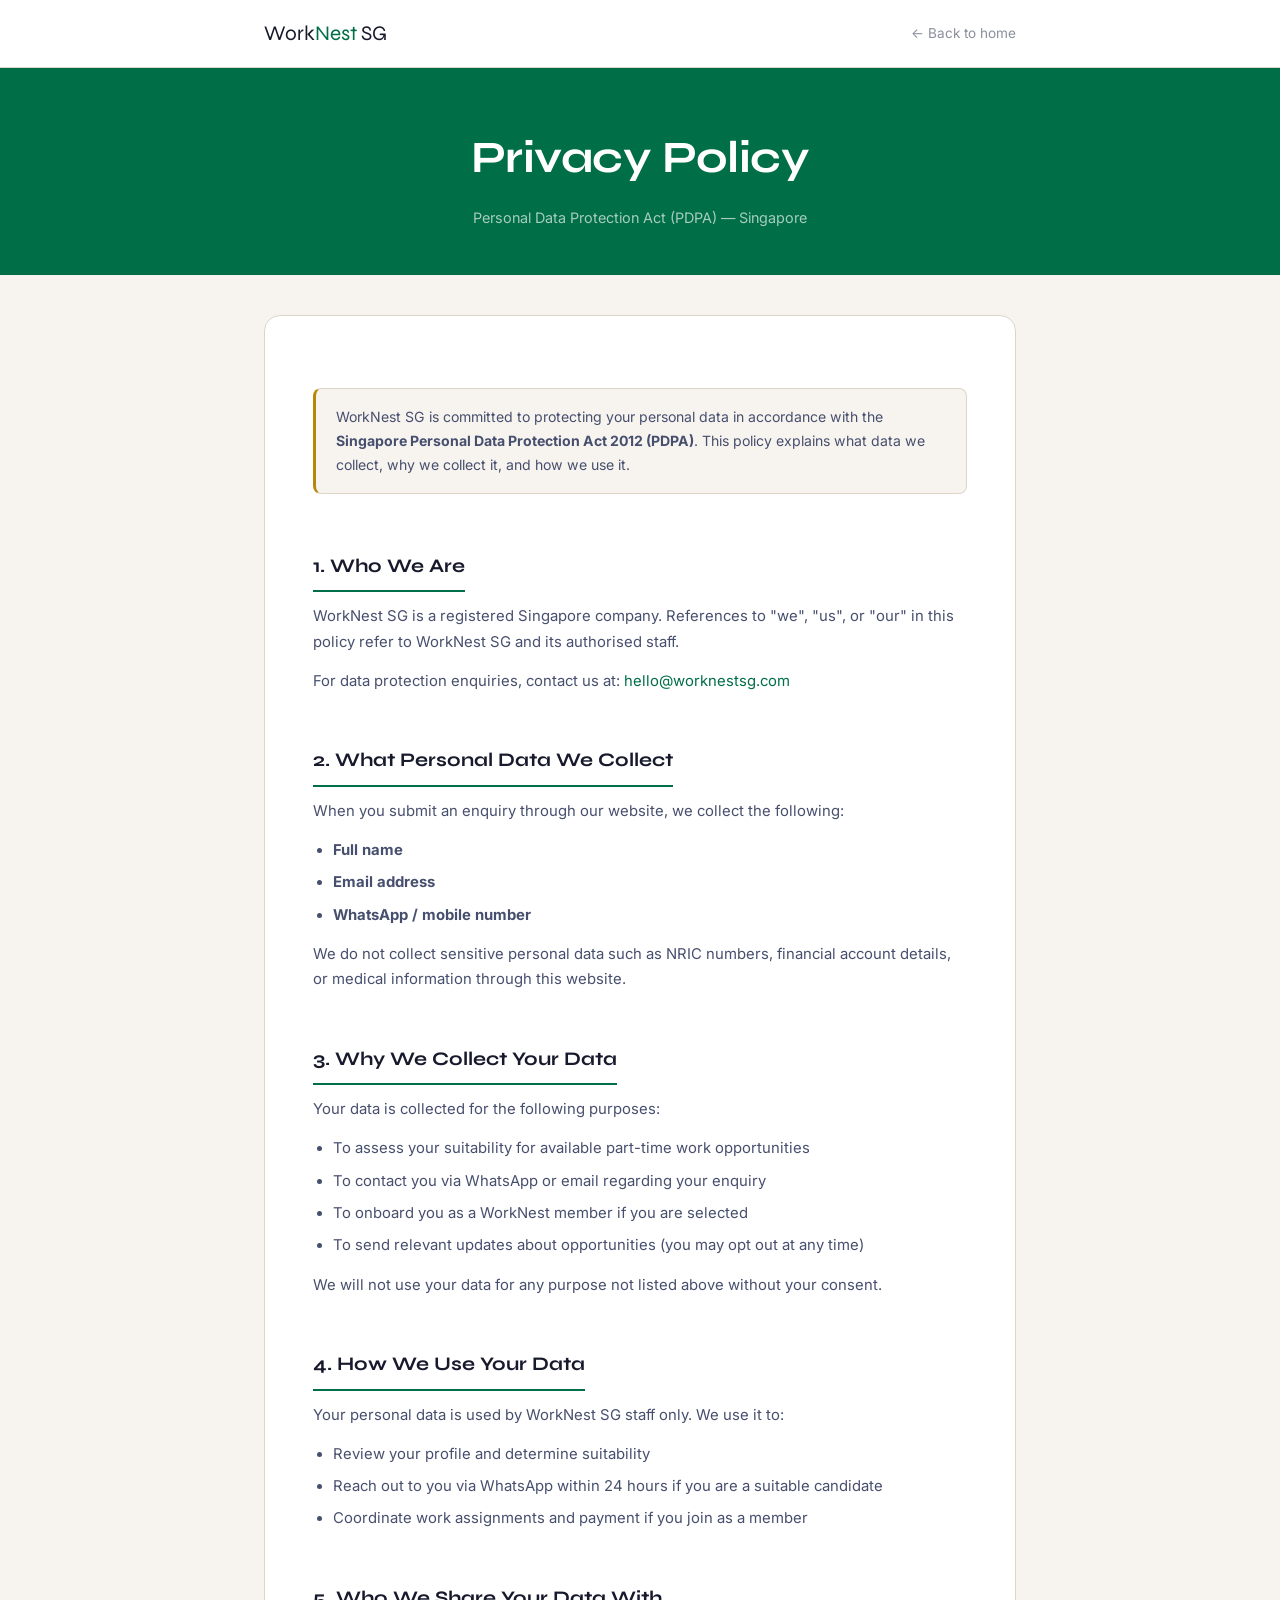
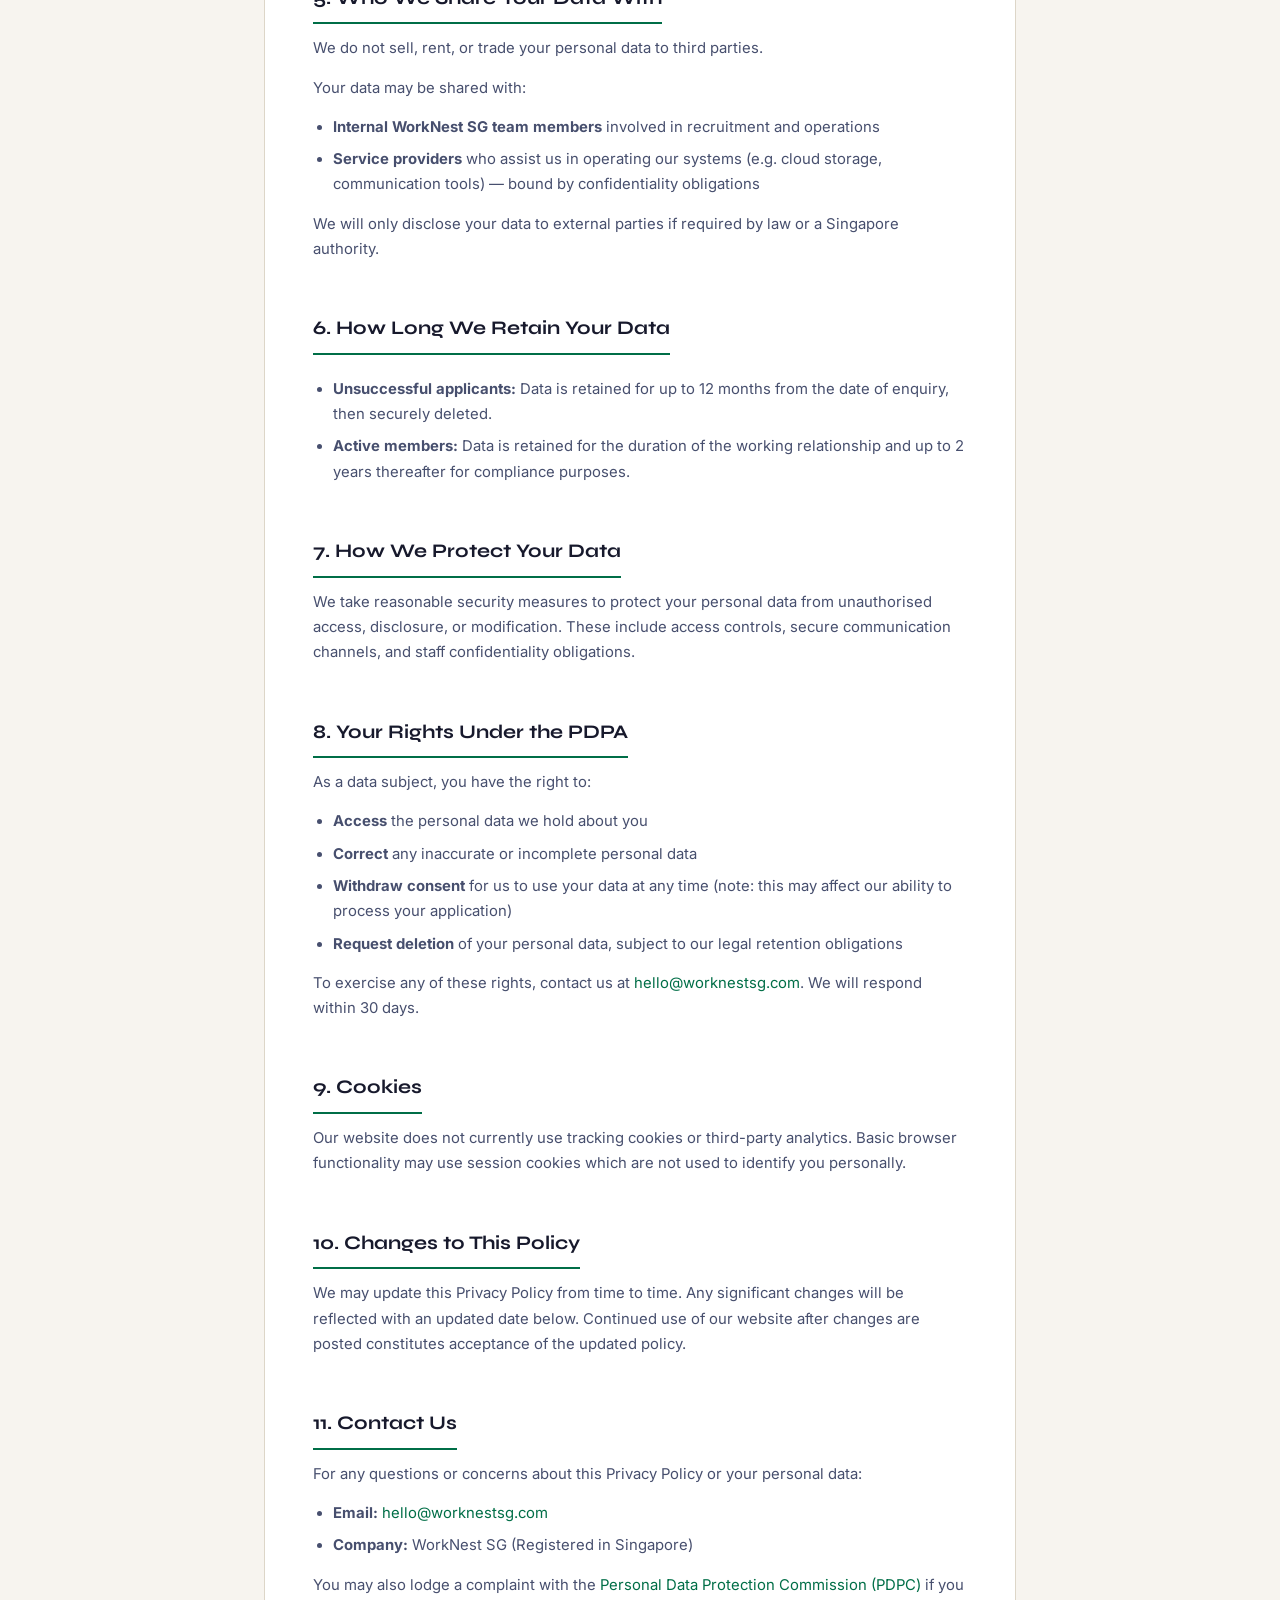
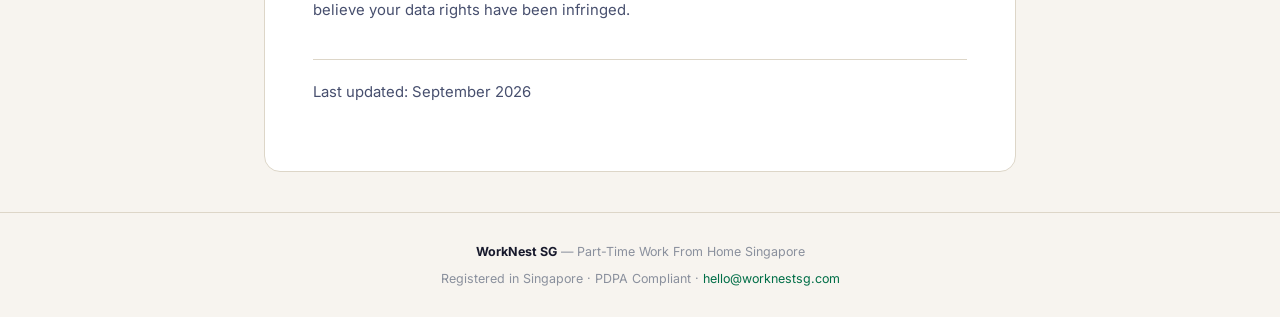
==== privacy-policy/index.html @ fc3c791b "Move the privacy policy to /privacy-policy/. Co-authored-by: Cursor <cursoragent@cursor.com>" ====
<!DOCTYPE html>
<html lang="en">
<head>
  <meta charset="UTF-8" />
  <meta name="viewport" content="width=device-width, initial-scale=1.0" />
  <title>Privacy Policy (PDPA) | WorkNest SG</title>
  <meta name="description" content="WorkNest SG's Privacy Policy — how we collect, use, and protect your personal data in accordance with Singapore's Personal Data Protection Act (PDPA)." />
  <meta name="robots" content="noindex" />

  <link rel="preconnect" href="https://fonts.googleapis.com" />
  <link rel="preconnect" href="https://fonts.gstatic.com" crossorigin />
  <link href="https://fonts.googleapis.com/css2?family=Inter:wght@300;400;500;600;700;800&family=Syne:wght@700;800&display=swap" rel="stylesheet" />

  <link rel="stylesheet" href="../css/style.css" />
  <link rel="icon" href="../favicon.ico?v=wn" sizes="any" />
  <link rel="icon" type="image/png" href="../favicon.png?v=wn" sizes="32x32" />
  <link rel="apple-touch-icon" href="../apple-touch-icon.png?v=wn" />
</head>
<body class="pdpa">

<nav>
  <div class="container nav-inner">
    <a href="../" class="logo">Work<span>Nest</span> SG</a>
    <a href="../" class="back-link">← Back to home</a>
  </div>
</nav>

<div class="page-header">
  <div class="container">
    <h1>Privacy Policy</h1>
    <p>Personal Data Protection Act (PDPA) — Singapore</p>
  </div>
</div>

<div class="container">
  <div class="content">

    <div class="highlight-box">
      <p>WorkNest SG is committed to protecting your personal data in accordance with the <strong>Singapore Personal Data Protection Act 2012 (PDPA)</strong>. This policy explains what data we collect, why we collect it, and how we use it.</p>
    </div>

    <h2>1. Who We Are</h2>
    <p>WorkNest SG is a registered Singapore company. References to "we", "us", or "our" in this policy refer to WorkNest SG and its authorised staff.</p>
    <p>For data protection enquiries, contact us at: <a href="mailto:hello@worknestsg.com">hello@worknestsg.com</a></p>

    <h2>2. What Personal Data We Collect</h2>
    <p>When you submit an enquiry through our website, we collect the following:</p>
    <ul>
      <li><strong>Full name</strong></li>
      <li><strong>Email address</strong></li>
      <li><strong>WhatsApp / mobile number</strong></li>
    </ul>
    <p>We do not collect sensitive personal data such as NRIC numbers, financial account details, or medical information through this website.</p>

    <h2>3. Why We Collect Your Data</h2>
    <p>Your data is collected for the following purposes:</p>
    <ul>
      <li>To assess your suitability for available part-time work opportunities</li>
      <li>To contact you via WhatsApp or email regarding your enquiry</li>
      <li>To onboard you as a WorkNest member if you are selected</li>
      <li>To send relevant updates about opportunities (you may opt out at any time)</li>
    </ul>
    <p>We will not use your data for any purpose not listed above without your consent.</p>

    <h2>4. How We Use Your Data</h2>
    <p>Your personal data is used by WorkNest SG staff only. We use it to:</p>
    <ul>
      <li>Review your profile and determine suitability</li>
      <li>Reach out to you via WhatsApp within 24 hours if you are a suitable candidate</li>
      <li>Coordinate work assignments and payment if you join as a member</li>
    </ul>

    <h2>5. Who We Share Your Data With</h2>
    <p>We do not sell, rent, or trade your personal data to third parties.</p>
    <p>Your data may be shared with:</p>
    <ul>
      <li><strong>Internal WorkNest SG team members</strong> involved in recruitment and operations</li>
      <li><strong>Service providers</strong> who assist us in operating our systems (e.g. cloud storage, communication tools) — bound by confidentiality obligations</li>
    </ul>
    <p>We will only disclose your data to external parties if required by law or a Singapore authority.</p>

    <h2>6. How Long We Retain Your Data</h2>
    <ul>
      <li><strong>Unsuccessful applicants:</strong> Data is retained for up to 12 months from the date of enquiry, then securely deleted.</li>
      <li><strong>Active members:</strong> Data is retained for the duration of the working relationship and up to 2 years thereafter for compliance purposes.</li>
    </ul>

    <h2>7. How We Protect Your Data</h2>
    <p>We take reasonable security measures to protect your personal data from unauthorised access, disclosure, or modification. These include access controls, secure communication channels, and staff confidentiality obligations.</p>

    <h2>8. Your Rights Under the PDPA</h2>
    <p>As a data subject, you have the right to:</p>
    <ul>
      <li><strong>Access</strong> the personal data we hold about you</li>
      <li><strong>Correct</strong> any inaccurate or incomplete personal data</li>
      <li><strong>Withdraw consent</strong> for us to use your data at any time (note: this may affect our ability to process your application)</li>
      <li><strong>Request deletion</strong> of your personal data, subject to our legal retention obligations</li>
    </ul>
    <p>To exercise any of these rights, contact us at <a href="mailto:hello@worknestsg.com">hello@worknestsg.com</a>. We will respond within 30 days.</p>

    <h2>9. Cookies</h2>
    <p>Our website does not currently use tracking cookies or third-party analytics. Basic browser functionality may use session cookies which are not used to identify you personally.</p>

    <h2>10. Changes to This Policy</h2>
    <p>We may update this Privacy Policy from time to time. Any significant changes will be reflected with an updated date below. Continued use of our website after changes are posted constitutes acceptance of the updated policy.</p>

    <h2>11. Contact Us</h2>
    <p>For any questions or concerns about this Privacy Policy or your personal data:</p>
    <ul>
      <li><strong>Email:</strong> <a href="mailto:hello@worknestsg.com">hello@worknestsg.com</a></li>
      <li><strong>Company:</strong> WorkNest SG (Registered in Singapore)</li>
    </ul>
    <p>You may also lodge a complaint with the <a href="https://www.pdpc.gov.sg" target="_blank" rel="noopener">Personal Data Protection Commission (PDPC)</a> if you believe your data rights have been infringed.</p>

    <p class="last-updated">Last updated: September 2026</p>
  </div>
</div>

<footer>
  <div class="container">
    <p style="margin-bottom:5px"><strong>WorkNest SG</strong> — Part-Time Work From Home Singapore</p>
    <p>Registered in Singapore · PDPA Compliant · <a href="mailto:hello@worknestsg.com">hello@worknestsg.com</a></p>
  </div>
</footer>

</body>
</html>
---- css/style.css ----
/* Home */
*, *::before, *::after { box-sizing: border-box; margin: 0; padding: 0; }

    body.home {
      --forest:    #1B4332;
      --forest-d:  #133227;
      --forest-m:  #2D6A4F;
      --forest-lt: #D8EDDF;
      --cream:     #F8FAF8;
      --off:       #F2F7F3;
      --white:     #FFFFFF;
      --ink:       #111827;
      --ink2:      #4B5563;
      --muted:     #9CA3AF;
      --border:    #E5E7EB;
      --gold:      #C4943A;
      --gold-lt:   #FEF9EC;
      --wa:        #25D366;
      --wa-d:      #1DAA54;
      --serif:     'DM Serif Display', Georgia, serif;
      --display:   'Syne', sans-serif;
      --body:      'Inter', sans-serif;
    }

    html { scroll-behavior: smooth; }
    body.home {
      font-family: var(--body);
      background: var(--white);
      color: var(--ink);
      line-height: 1.6;
      overflow-x: hidden;
    }
    body.home a { color: inherit; text-decoration: none; }
    body.home img { display: block; max-width: 100%; }

    /* ── Container ── */
    body.home .c { width: 100%; max-width: 1140px; margin-inline: auto; padding-inline: 20px; }
    @media (min-width: 640px)  { body.home .c { padding-inline: 28px; } }
    @media (min-width: 1024px) { body.home .c { padding-inline: 40px; } }

    /* ── Section spacing ── */
    body.home .sec { padding-block: 64px; }
    @media (min-width: 768px) { body.home .sec { padding-block: 96px; } }
    @media (min-width: 1024px) { body.home .sec { padding-block: 112px; } }

    /* ── Reveal ── */
    body.home .rev { opacity: 0; transform: translateY(20px); transition: opacity 0.65s cubic-bezier(0.16,1,0.3,1), transform 0.65s cubic-bezier(0.16,1,0.3,1); }
    body.home .rev.in { opacity: 1; transform: none; }
    body.home .d1 { transition-delay: 0.07s; } body.home .d2 { transition-delay: 0.14s; }
    body.home .d3 { transition-delay: 0.21s; } body.home .d4 { transition-delay: 0.28s; }

    /* ── Section tag ── */
    body.home .stag {
      display: inline-block;
      font-size: 0.72rem; font-weight: 600; letter-spacing: 0.12em; text-transform: uppercase;
      color: var(--forest-m); background: var(--forest-lt);
      padding: 5px 14px; border-radius: 20px; margin-bottom: 20px;
    }
    body.home .stag.inv { color: #A8D5B5; background: rgba(168,213,181,0.15); }
    body.home .stag.gold { color: var(--gold); background: var(--gold-lt); }

    /* ── Headings ── */
    body.home .h1 {
      font-family: var(--serif);
      font-size: clamp(2.6rem, 7vw, 5rem);
      line-height: 1.05; letter-spacing: -0.025em;
      color: var(--ink); margin-bottom: 20px;
    }
    body.home .h1 em { font-style: italic; color: var(--forest); }
    body.home .h2 {
      font-family: var(--serif);
      font-size: clamp(2rem, 4.5vw, 3.2rem);
      line-height: 1.1; letter-spacing: -0.015em;
      color: var(--ink); margin-bottom: 14px;
    }
    body.home .h2 em { font-style: italic; color: var(--gold); }
    body.home .h2.inv { color: #fff; }
    body.home .h2.inv em { color: #A8D5B5; }
    body.home .h3 {
      font-family: var(--display);
      font-size: clamp(1.5rem, 3vw, 2.2rem);
      line-height: 1.15; letter-spacing: -0.02em;
      color: var(--ink); margin-bottom: 12px;
    }
    body.home .sub { font-size: 1rem; color: var(--ink2); line-height: 1.75; max-width: 480px; }
    body.home .sub.wide { max-width: 600px; }
    body.home .sub.inv { color: rgba(255,255,255,0.55); }
    body.home .sub.ctr { margin-inline: auto; }

    /* ── Buttons ── */
    body.home .btn {
      display: inline-flex; align-items: center; justify-content: center; gap: 8px;
      font-family: var(--body); font-weight: 600; font-size: 0.94rem;
      padding: 15px 28px; border-radius: 8px; cursor: pointer;
      transition: all 0.2s cubic-bezier(0.16,1,0.3,1);
      white-space: nowrap; border: none; min-height: 52px; text-align: center;
    }
    body.home .btn-full { width: 100%; }
    body.home .btn-forest { background: var(--forest); color: #fff; }
    body.home .btn-forest:hover { background: var(--forest-d); transform: translateY(-2px); box-shadow: 0 8px 24px rgba(27,67,50,0.25); }
    body.home .btn-dark { background: var(--ink); color: #fff; }
    body.home .btn-dark:hover { background: #1f2937; transform: translateY(-2px); }
    body.home .btn-ol { background: transparent; color: var(--ink); border: 1.5px solid var(--border); }
    body.home .btn-ol:hover { border-color: var(--ink); transform: translateY(-2px); }
    body.home .btn-ol-w { background: transparent; color: rgba(255,255,255,0.8); border: 1.5px solid rgba(255,255,255,0.25); }
    body.home .btn-ol-w:hover { border-color: rgba(255,255,255,0.6); color: #fff; }
    body.home .btn-white { background: #fff; color: var(--forest); }
    body.home .btn-white:hover { background: var(--cream); transform: translateY(-2px); }

    /* ════════════════════════════════
       TICKER
    ════════════════════════════════ */
    body.home .ticker { background: var(--forest); overflow: hidden; white-space: nowrap; }
    body.home .ticker-t { display: inline-flex; animation: tick 42s linear infinite; padding: 9px 0; }
    body.home .ticker-t span { padding-inline: 28px; font-size: 0.72rem; font-weight: 500; letter-spacing: 0.04em; color: rgba(255,255,255,0.62); }
    @keyframes tick { from { transform: translateX(0); } to { transform: translateX(-50%); } }

    /* ════════════════════════════════
       NAV
    ════════════════════════════════ */
    body.home nav {
      position: sticky; top: 0; z-index: 300;
      background: rgba(255,255,255,0.97); backdrop-filter: blur(20px);
      border-bottom: 1px solid var(--border);
    }
    body.home .nav-i {
      display: flex; align-items: center; justify-content: space-between;
      padding-block: 14px;
    }
    body.home .logo { font-family: var(--display); font-size: 1.18rem; color: var(--ink); letter-spacing: -0.02em; flex-shrink: 0; }
    body.home .logo span { color: var(--forest); }
    body.home .nav-links { display: none; gap: 28px; }
    @media (min-width: 900px) { body.home .nav-links { display: flex; } }
    body.home .nav-links a { font-size: 0.84rem; color: var(--ink2); font-weight: 500; transition: color 0.2s; }
    body.home .nav-links a:hover { color: var(--ink); }
    body.home .nav-cta { display: none; }
    @media (min-width: 640px) { body.home .nav-cta { display: inline-flex; } }

    /* ════════════════════════════════
       HERO — mobile-first, cream bg
       Mobile: single column, centered
       Desktop: split grid (content + stats)
    ════════════════════════════════ */
    body.home .hero { background: var(--cream); position: relative; overflow: hidden; }

    /* Mobile: single column, padded */
    body.home .hero-inner {
      display: flex; flex-direction: column;
      padding-block: 56px 48px;
      text-align: center;
      align-items: center;
    }
    body.home .hero-inner .h1 { max-width: 560px; }
    body.home .hero-inner .sub { max-width: 440px; margin-inline: auto; margin-bottom: 32px; }

    body.home .hero-btns {
      display: flex; flex-direction: column; gap: 12px;
      width: 100%; max-width: 360px;
    }
    @media (min-width: 480px) {
      body.home .hero-btns { flex-direction: row; flex-wrap: wrap; justify-content: center; max-width: none; width: auto; }
      body.home .hero-btns .btn-full { width: auto; }
    }

    /* Desktop: split grid — left-align with the nav brand */
    @media (min-width: 900px) {
      body.home .hero { display: grid; grid-template-columns: 1fr 360px; min-height: 100vh; }
      body.home .hero-inner.c {
        max-width: none;
        margin-inline: 0;
        width: 100%;
        text-align: left;
        align-items: flex-start;
        justify-content: center;
        padding-top: 100px;
        padding-bottom: 80px;
        padding-right: 56px;
        padding-left: max(40px, calc((100vw - 1140px) / 2 + 40px));
      }
      body.home .hero-inner .h1 { font-size: clamp(3rem, 5.2vw, 5.4rem); max-width: 720px; }
      body.home .hero-inner .sub { margin-inline: 0; }
      body.home .hero-btns {
        flex-direction: row;
        flex-wrap: wrap;
        justify-content: flex-start;
        max-width: none;
        width: auto;
      }
      body.home .hero-btns .btn-full { width: auto; }
    }

    /* Decorative circles desktop only */
    body.home .hero-inner::after {
      display: none;
      content: '';
      position: absolute;
      width: 480px; height: 480px; border-radius: 50%;
      border: 1px solid rgba(27,67,50,0.08);
      bottom: -140px; left: -100px; pointer-events: none;
    }
    @media (min-width: 900px) { body.home .hero-inner::after { display: block; } }

    /* Right stats panel — hidden on mobile, shown on desktop */
    body.home .hero-stats-panel {
      display: none;
    }
    @media (min-width: 900px) {
      body.home .hero-stats-panel {
        display: flex; flex-direction: column; justify-content: center;
        background: var(--forest);
        padding: 60px 44px;
        position: relative; overflow: hidden;
      }
      body.home .hero-stats-panel::before {
        content: ''; position: absolute;
        width: 300px; height: 300px; border-radius: 50%;
        border: 1px solid rgba(255,255,255,0.06);
        top: -80px; right: -80px; pointer-events: none;
      }
    }
    body.home .hsp-label { font-size: 0.64rem; font-weight: 600; letter-spacing: 0.2em; text-transform: uppercase; color: rgba(255,255,255,0.3); margin-bottom: 36px; }
    body.home .hsp-stats { display: flex; flex-direction: column; }
    body.home .hsp-row { padding: 24px 0; border-bottom: 1px solid rgba(255,255,255,0.1); }
    body.home .hsp-row:last-child { border-bottom: none; }
    body.home .hsp-val { font-family: var(--display); font-size: 2.4rem; color: #fff; line-height: 1; letter-spacing: -0.04em; margin-bottom: 5px; }
    body.home .hsp-val em { font-style: normal; color: #A8D5B5; }
    body.home .hsp-lbl { font-size: 0.73rem; color: rgba(255,255,255,0.38); }

    /* Mobile stats strip (shown instead of panel on mobile) */
    body.home .hero-stats-strip {
      background: var(--forest);
      display: grid; grid-template-columns: repeat(2, 1fr);
    }
    @media (min-width: 900px) { body.home .hero-stats-strip { display: none; } }
    body.home .hss-item {
      padding: 22px 20px;
      border-right: 1px solid rgba(255,255,255,0.1);
      border-bottom: 1px solid rgba(255,255,255,0.1);
    }
    body.home .hss-item:nth-child(2n) { border-right: none; }
    body.home .hss-item:nth-child(3), body.home .hss-item:nth-child(4) { border-bottom: none; }
    body.home .hss-val { font-family: var(--display); font-size: 1.7rem; color: #fff; line-height: 1; letter-spacing: -0.03em; margin-bottom: 4px; }
    body.home .hss-val em { font-style: normal; color: #A8D5B5; }
    body.home .hss-lbl { font-size: 0.7rem; color: rgba(255,255,255,0.38); }

    /* ════════════════════════════════
       TRUST BAR
    ════════════════════════════════ */
    body.home .trust-bar { background: var(--off); border-bottom: 1px solid var(--border); padding-block: 14px; overflow-x: auto; }
    body.home .trust-inner {
      display: flex; align-items: center; flex-wrap: nowrap;
      gap: 0; min-width: max-content;
      padding-inline: 20px;
    }
    @media (min-width: 640px) {
      body.home .trust-inner { min-width: unset; flex-wrap: wrap; justify-content: center; padding-inline: 0; }
    }
    body.home .t-item { display: flex; align-items: center; gap: 7px; font-size: 0.78rem; color: var(--ink2); padding: 4px 20px; border-right: 1px solid var(--border); white-space: nowrap; }
    body.home .t-item:last-child { border-right: none; }
    body.home .t-ck { color: var(--forest-m); font-size: 0.8rem; font-weight: 700; }

    /* ════════════════════════════════
       PAIN — numbered rows, clean
    ════════════════════════════════ */
    body.home .pain-sec { background: var(--white); }

    body.home .pain-hdr { margin-bottom: 48px; }
    @media (min-width: 768px) {
      body.home .pain-hdr {
        display: grid; grid-template-columns: 1fr 1fr;
        gap: 40px; align-items: end; margin-bottom: 56px;
      }
      body.home .pain-hdr .h2 { margin-bottom: 0; }
    }

    body.home .pain-row {
      display: flex; align-items: flex-start; gap: 20px;
      padding: 28px 0; border-bottom: 1px solid var(--border);
    }
    body.home .pain-row:first-child { border-top: 1px solid var(--border); }
    @media (min-width: 768px) { body.home .pain-row { gap: 28px; padding: 36px 0; } }

    body.home .pain-num {
      width: 40px; height: 40px; border-radius: 50%;
      background: var(--forest-lt); color: var(--forest);
      font-family: var(--serif); font-size: 1.1rem;
      display: flex; align-items: center; justify-content: center;
      flex-shrink: 0; font-weight: 400; line-height: 1;
    }
    @media (min-width: 768px) {
      body.home .pain-num { width: 48px; height: 48px; font-size: 1.3rem; }
    }
    body.home .pain-txt h3 { font-size: 1rem; font-weight: 600; color: var(--ink); margin-bottom: 8px; line-height: 1.46; }
    body.home .pain-txt p  { font-size: 0.875rem; color: var(--ink2); line-height: 1.76; }
    @media (min-width: 768px) {
      body.home .pain-txt h3 { font-size: 1.08rem; }
      body.home .pain-txt p  { max-width: 640px; }
    }

    /* ════════════════════════════════
       WHY — merged pain + outcome
    ════════════════════════════════ */
    body.home .why-sec { background: var(--white); }
    body.home .why-hdr { margin-bottom: 36px; max-width: 560px; }
    @media (min-width: 768px) { body.home .why-hdr { margin-bottom: 44px; max-width: 640px; } }

    /* ════════════════════════════════
       DREAM cards (used inside why)
       2-col on mobile, 4-col on desktop
    ════════════════════════════════ */
    body.home .dream-sec { background: var(--off); }

    body.home .dream-hdr { margin-bottom: 40px; }
    @media (min-width: 768px) {
      body.home .dream-hdr {
        display: flex; align-items: flex-end; justify-content: space-between; gap: 32px;
        margin-bottom: 48px;
      }
      body.home .dream-hdr .h2 { margin-bottom: 0; max-width: 400px; }
      body.home .dream-hdr .sub { max-width: 360px; }
    }

    body.home .dream-grid {
      display: grid; grid-template-columns: repeat(2, 1fr);
      gap: 14px;
    }
    @media (min-width: 900px) {
      body.home .dream-grid { grid-template-columns: repeat(4, 1fr); gap: 16px; }
    }

    body.home .dream-card {
      background: var(--white);
      border: 1px solid var(--border); border-radius: 14px;
      padding: 28px 22px; cursor: default;
      transition: box-shadow 0.2s, border-color 0.2s, transform 0.2s;
    }
    body.home .dream-card:hover { box-shadow: 0 8px 28px rgba(0,0,0,0.08); border-color: rgba(27,67,50,0.2); transform: translateY(-2px); }
    body.home .dream-icon {
      width: 48px; height: 48px; border-radius: 12px;
      background: var(--forest-lt);
      display: flex; align-items: center; justify-content: center;
      font-size: 1.5rem; margin-bottom: 18px;
    }
    body.home .dream-card.c2 .dream-icon { background: #FEF3C7; }
    body.home .dream-card.c3 .dream-icon { background: #E0F2FE; }
    body.home .dream-card.c4 .dream-icon { background: #FCE7F3; }
    body.home .dream-card h4 { font-size: 0.93rem; font-weight: 600; color: var(--ink); line-height: 1.46; margin-bottom: 10px; }
    body.home .dream-card p  { font-size: 0.82rem; color: var(--ink2); line-height: 1.68; }

    /* ════════════════════════════════
       TESTIMONIALS — WhatsApp screenshot mockups
    ════════════════════════════════ */
    body.home .testi-sec { background: var(--off); }
    body.home .testi-hdr { margin-bottom: 44px; }
    body.home .testi-hdr .stag { display: inline-block; }
    @media (min-width: 768px) { body.home .testi-hdr { text-align: center; margin-bottom: 56px; } }
    @media (min-width: 768px) { body.home .testi-hdr .sub { margin-inline: auto; } }

    /* Grid of WA screenshots */
    body.home .wa-grid {
      display: grid;
      grid-template-columns: 1fr;
      gap: 24px;
    }
    @media (min-width: 640px) { body.home .wa-grid { grid-template-columns: repeat(2, 1fr); } }
    @media (min-width: 960px) { body.home .wa-grid { grid-template-columns: repeat(3, 1fr); } }

    /* One WhatsApp screenshot — modern light theme (matches real iOS WA) */
    body.home .wa-shot {
      border-radius: 22px;
      overflow: hidden;
      box-shadow: 0 16px 48px rgba(0,0,0,0.16);
      font-family: -apple-system, BlinkMacSystemFont, 'Segoe UI', Roboto, Arial, sans-serif;
      font-size: 14px;
      background: #EFEAE2;
      transition: transform 0.25s cubic-bezier(0.16,1,0.3,1), box-shadow 0.25s;
    }
    body.home .wa-shot:hover { transform: translateY(-3px); box-shadow: 0 22px 52px rgba(0,0,0,0.2); }

    /* iOS status bar — light */
    body.home .wa-sbar {
      background: #F6F5F3;
      color: #111;
      font-size: 12px; font-weight: 600;
      padding: 8px 16px 6px;
      display: flex; justify-content: space-between; align-items: center;
    }
    body.home .wa-sbar-left { display: flex; align-items: center; gap: 6px; font-size: 12px; font-weight: 600; }
    body.home .wa-sbar-icons { display: flex; align-items: center; gap: 5px; color: #111; }

    /* Header — modern light WA */
    body.home .wa-hdr {
      background: #F6F5F3;
      padding: 6px 12px 10px;
      display: flex; align-items: center; gap: 8px;
      color: #111;
      border-bottom: 0.5px solid rgba(0,0,0,0.06);
    }
    body.home .wa-back { display: flex; align-items: center; color: #111; margin-right: 2px; flex-shrink: 0; }
    body.home .wa-av {
      width: 36px; height: 36px; border-radius: 50%;
      display: flex; align-items: center; justify-content: center;
      flex-shrink: 0; overflow: hidden;
      background: #C8C8C8;
      position: relative;
    }
    body.home .wa-av img {
      width: 100%; height: 100%; object-fit: cover; border-radius: 50%;
    }
    body.home .wa-info { flex: 1; min-width: 0; }
    body.home .wa-cname { font-size: 15.5px; font-weight: 600; line-height: 1.2; white-space: nowrap; overflow: hidden; text-overflow: ellipsis; letter-spacing: 0.01em; }
    body.home .wa-cstatus { font-size: 12px; color: #8B8B8B; margin-top: 1px; }
    body.home .wa-hdr-icons { display: flex; gap: 18px; align-items: center; color: #111; flex-shrink: 0; padding-right: 2px; }
    body.home .wa-hdr-icons svg { display: block; }

    /* Chat wallpaper */
    body.home .wa-body {
      padding: 10px 8px 8px;
      background-color: #EFEAE2;
      background-image: url("data:image/svg+xml,%3Csvg width='80' height='80' viewBox='0 0 80 80' xmlns='http://www.w3.org/2000/svg'%3E%3Cg fill='%23c9c0b4' fill-opacity='0.18'%3E%3Cpath d='M20 20c4 0 7 3 7 7s-3 7-7 7-7-3-7-7 3-7 7-7zm40 0c4 0 7 3 7 7s-3 7-7 7-7-3-7-7 3-7 7-7zM8 48c2 0 4 2 4 4s-2 4-4 4-4-2-4-4 2-4 4-4zm32-8c3 0 5 2 5 5s-2 5-5 5-5-2-5-5 2-5 5-5zm28 16c2.5 0 4.5 2 4.5 4.5S70.5 65 68 65s-4.5-2-4.5-4.5S65.5 56 68 56z'/%3E%3C/g%3E%3C/svg%3E");
      display: flex; flex-direction: column; gap: 2px;
      min-height: 280px;
    }

    /* Date pill */
    body.home .wa-date {
      background: rgba(255,255,255,0.72);
      color: #667781;
      font-size: 11.5px; font-weight: 500;
      padding: 4px 12px; border-radius: 8px;
      align-self: center; margin: 6px 0 8px;
      box-shadow: 0 1px 1px rgba(0,0,0,0.05);
    }

    body.home .wa-msg { display: flex; flex-direction: column; margin-bottom: 1px; }

    /* Received — white, left (CS reply) */
    body.home .wa-r {
      background: #fff;
      border-radius: 12px 12px 12px 4px;
      padding: 7px 10px 5px 10px;
      max-width: 82%;
      align-self: flex-start;
      box-shadow: 0 1px 0.5px rgba(0,0,0,0.08);
      position: relative; margin-left: 4px; margin-bottom: 3px;
    }

    /* Sent — mint green, right (member) */
    body.home .wa-s {
      background: #D9FDD3;
      border-radius: 12px 12px 4px 12px;
      padding: 7px 10px 5px 10px;
      max-width: 82%;
      align-self: flex-end;
      box-shadow: 0 1px 0.5px rgba(0,0,0,0.08);
      position: relative; margin-right: 4px; margin-bottom: 3px;
    }

    body.home .wa-r.no-tail { border-radius: 12px; }
    body.home .wa-s.no-tail { border-radius: 12px; }

    body.home .wa-txt { font-size: 14.5px; line-height: 1.38; color: #111; word-break: break-word; overflow: hidden; }

    /* Timestamp inline bottom-right of bubble (like real WA) */
    body.home .wa-meta { display: inline-flex; align-items: flex-end; gap: 2px; float: right; margin: 5px 0 0 8px; position: relative; top: 1px; }
    body.home .wa-ts { font-size: 11px; color: #667781; line-height: 1; }
    body.home .wa-tick { width: 16px; height: 11px; display: block; flex-shrink: 0; }
    body.home .wa-tick.blue { color: #53BDEB; }
    body.home .wa-tick.grey { color: #8D9599; }

    /* Input bar — light */
    body.home .wa-foot {
      background: #F6F5F3;
      padding: 8px 10px 10px;
      display: flex; align-items: center; gap: 8px;
    }
    body.home .wa-plus { width: 28px; height: 28px; display: flex; align-items: center; justify-content: center; color: #54656F; flex-shrink: 0; }
    body.home .wa-emoji-btn { display: flex; align-items: center; color: #54656F; flex-shrink: 0; }
    body.home .wa-input-field {
      flex: 1;
      background: #fff;
      border-radius: 22px;
      padding: 8px 14px;
      font-size: 15px;
      color: #84939A;
      border: 0.5px solid rgba(0,0,0,0.06);
    }
    body.home .wa-input-right { display: flex; align-items: center; gap: 12px; color: #54656F; flex-shrink: 0; }
    body.home .wa-mic-btn {
      width: 40px; height: 40px; border-radius: 50%;
      background: #00A884;
      display: flex; align-items: center; justify-content: center;
      color: #fff; flex-shrink: 0;
    }

    /* ── Dark mode variant (matches real dark WA screenshot) ── */
    body.home .wa-shot.dark { background: #0B141A; }
    body.home .wa-shot.dark .wa-sbar { background: #1F2C34; color: #E9EDEF; }
    body.home .wa-shot.dark .wa-sbar-icons { color: #E9EDEF; }
    body.home .wa-shot.dark .wa-hdr { background: #1F2C34; color: #E9EDEF; border-bottom: none; }
    body.home .wa-shot.dark .wa-back { color: #E9EDEF; }
    body.home .wa-shot.dark .wa-cname { color: #E9EDEF; }
    body.home .wa-shot.dark .wa-cstatus { color: #8696A0; }
    body.home .wa-shot.dark .wa-hdr-icons { color: #E9EDEF; }
    body.home .wa-shot.dark .wa-body {
      background-color: #0B141A;
      background-image: url("images/wp_doodle_dark.svg");
      background-size: 220px 220px;
      background-repeat: repeat;
    }
    body.home .wa-shot.dark .wa-date { background: #182229; color: #8696A0; box-shadow: none; }
    body.home .wa-shot.dark .wa-r { background: #1F2C34; box-shadow: none; }
    body.home .wa-shot.dark .wa-s { background: #005C4B; box-shadow: none; }
    body.home .wa-shot.dark .wa-txt { color: #E9EDEF; }
    body.home .wa-shot.dark .wa-ts { color: #8696A0; }
    body.home .wa-shot.dark .wa-tick.blue { color: #53BDEB; }
    body.home .wa-shot.dark .wa-tick.grey { color: #667781; }
    body.home .wa-shot.dark .wa-foot { background: #1F2C34; }
    body.home .wa-shot.dark .wa-plus, body.home .wa-shot.dark .wa-emoji-btn, body.home .wa-shot.dark .wa-input-right { color: #8696A0; }
    body.home .wa-shot.dark .wa-input-field { background: #2A3942; color: #8696A0; border-color: transparent; }
    body.home .wa-shot.dark .wa-mic-btn { background: #00A884; }

    /* Text review cards + WhatsApp proof — masonry columns */
    body.home .rev-grid {
      column-count: 1;
      column-gap: 16px;
    }
    @media (min-width: 640px) { body.home .rev-grid { column-count: 2; } }
    @media (min-width: 960px) { body.home .rev-grid { column-count: 3; } }
    @media (min-width: 1200px) { body.home .rev-grid { column-count: 4; } }
    body.home .rev-card {
      background: var(--white);
      border-radius: 16px;
      padding: 16px 16px 14px;
      box-shadow: 0 2px 14px rgba(0,0,0,0.06);
      border: 1px solid var(--border);
      display: flex; flex-direction: column;
      break-inside: avoid;
      margin-bottom: 16px;
      width: 100%;
    }
    body.home .rev-card.rev-more { display: none; }
    body.home .rev-grid.is-open .rev-card.rev-more { display: flex; }
    @media (max-width: 767px) {
      body.home .rev-card:nth-child(n+5) { display: none; }
      body.home .rev-grid.is-open .rev-card:nth-child(n+5) { display: flex; }
    }
    body.home .rev-head {
      display: flex; align-items: center; gap: 10px;
      margin-bottom: 8px;
    }
    body.home .rev-av { width: 40px; height: 40px; border-radius: 50%; overflow: hidden; flex-shrink: 0; background: #ddd; display: flex; align-items: center; justify-content: center; font-size: 13px; font-weight: 700; color: #fff; font-family: var(--body); }
    body.home .rev-av img { width: 100%; height: 100%; object-fit: cover; }
    body.home .rev-who { flex: 1; min-width: 0; }
    body.home .rev-name { font-weight: 600; font-size: 14px; color: var(--ink); line-height: 1.25; }
    body.home .rev-role { font-size: 12px; color: var(--muted); margin-top: 1px; }
    body.home .rev-goog { margin-left: auto; flex-shrink: 0; }
    body.home .rev-meta {
      display: flex; align-items: center; gap: 8px;
      margin-bottom: 8px;
    }
    body.home .rev-stars { color: #F59E0B; font-size: 13px; letter-spacing: 1.5px; line-height: 1; }
    body.home .rev-stars .off { color: #E5E7EB; }
    body.home .rev-when { font-size: 12px; color: var(--muted); font-weight: 400; }
    body.home .rev-text { font-size: 13.5px; line-height: 1.65; color: var(--ink); }
    body.home .rev-more-wrap { text-align: center; margin-top: 32px; }
    body.home .rev-grid.is-open + .rev-more-wrap #revMoreBtn { display: none; }
    body.home .rev-grid:not(.is-open) + .rev-more-wrap #revLessBtn { display: none; }
    body.home .rev-card .wa-shot {
      border-radius: 14px;
      box-shadow: 0 8px 22px rgba(0,0,0,0.12);
      margin-top: 14px;
    }
    body.home .rev-card .wa-shot:hover { transform: none; box-shadow: 0 8px 22px rgba(0,0,0,0.12); }
    body.home .rev-card .wa-sbar, body.home .rev-card .wa-hdr, body.home .rev-card .wa-foot { display: none; }
    body.home .rev-card .wa-body { min-height: 0; padding: 12px 8px 12px; }
    body.home .rev-card .wa-txt { font-size: 13px; }

    /* Different chat wallpapers (default + custom) */
    body.home .wa-shot.wp-doodle .wa-body { background-color: #EFEAE2; }
    body.home .wa-shot.wp-teal { background: #C5E8DE; }
    body.home .wa-shot.wp-teal .wa-body {
      background-color: #C5E8DE;
      background-image: radial-gradient(rgba(27,67,50,0.08) 1.2px, transparent 1.2px);
      background-size: 14px 14px;
    }
    body.home .wa-shot.wp-peach { background: #F3D4C4; }
    body.home .wa-shot.wp-peach .wa-body {
      background-color: #F3D4C4;
      background-image: repeating-linear-gradient(135deg, rgba(255,255,255,0.18) 0 8px, transparent 8px 16px);
    }
    body.home .wa-shot.wp-leaves .wa-body {
      background-color: #3d4a38;
      background-image: linear-gradient(rgba(20,28,16,0.28), rgba(20,28,16,0.28)), url("images/wp_leaves.jpg");
      background-size: cover;
      background-position: center;
    }
    body.home .wa-shot.wp-leaves .wa-r { background: rgba(255,255,255,0.94); }
    body.home .wa-shot.wp-leaves .wa-s { background: #D9FDD3; }

    /* WA conversations divider */
    body.home .wa-label {
      display: flex; align-items: center; gap: 14px;
      margin-bottom: 28px;
      font-size: 13.5px; font-weight: 600; color: var(--ink2); letter-spacing: 0.02em;
    }
    body.home .wa-label::before, body.home .wa-label::after { content: ''; flex: 1; height: 1px; background: var(--border); }

    /* ════════════════════════════════
       SLOGANS
    ════════════════════════════════ */
    body.home .slogans { overflow: hidden; padding-block: 28px; background: var(--off); border-block: 1px solid var(--border); display: none; }
    @media (min-width: 640px) { body.home .slogans { display: block; } }
    body.home .sl-inner { display: flex; gap: 44px; animation: scrollx 44s linear infinite; width: max-content; }
    @keyframes scrollx { from { transform: translateX(0); } to { transform: translateX(-50%); } }
    body.home .sl-i { font-family: var(--display); font-size: 1.2rem; color: var(--border); white-space: nowrap; letter-spacing: -0.01em; }
    body.home .sl-i.lit { color: var(--ink2); }
    body.home .sl-i.grn { color: var(--forest-m); }
    body.home .sl-sep { color: var(--muted); display: flex; align-items: center; font-size: 0.9rem; flex-shrink: 0; }

    /* ════════════════════════════════
       HOW IT WORKS
       Mobile: vertical numbered steps
       Desktop: 3-col timeline top + cards below
    ════════════════════════════════ */
    body.home .hiw-sec { background: var(--cream); }

    body.home .hiw-hdr { margin-bottom: 44px; }
    @media (min-width: 768px) { body.home .hiw-hdr { text-align: center; margin-bottom: 56px; } }
    @media (min-width: 768px) { body.home .hiw-hdr .sub { margin-inline: auto; } }

    /* Step rows on mobile */
    body.home .step-list { margin-bottom: 32px; }
    body.home .step-item {
      display: flex; align-items: flex-start; gap: 18px;
      padding: 24px 0; border-bottom: 1px solid var(--border);
    }
    body.home .step-item:first-child { border-top: 1px solid var(--border); }
    @media (min-width: 768px) { body.home .step-item { gap: 24px; padding: 30px 0; } }

    body.home .step-circle {
      width: 44px; height: 44px; border-radius: 50%;
      background: var(--forest); color: #fff;
      font-family: var(--serif); font-size: 1.15rem;
      display: flex; align-items: center; justify-content: center;
      flex-shrink: 0; line-height: 1;
    }
    @media (min-width: 768px) { body.home .step-circle { width: 52px; height: 52px; font-size: 1.3rem; } }

    body.home .step-body { flex: 1; }
    body.home .step-tag { font-size: 0.65rem; font-weight: 700; color: var(--forest-m); background: var(--forest-lt); padding: 2px 9px; border-radius: 20px; display: inline-block; margin-bottom: 8px; letter-spacing: 0.04em; text-transform: uppercase; }
    body.home .step-body h3 { font-size: 0.97rem; font-weight: 600; color: var(--ink); margin-bottom: 5px; line-height: 1.4; }
    body.home .step-body p  { font-size: 0.86rem; color: var(--ink2); line-height: 1.68; }

    /* Income tiers */
    body.home .income-wrap { background: var(--white); border: 1px solid var(--border); border-radius: 16px; padding: 28px 24px; margin-bottom: 16px; }
    @media (min-width: 768px) { body.home .income-wrap { padding: 44px 48px; } }
    body.home .income-hdr { margin-bottom: 28px; }
    body.home .income-hdr .stag { margin-bottom: 10px; }
    body.home .income-hdr .h3 { margin-bottom: 6px; font-size: clamp(1.3rem, 2.5vw, 1.9rem); }
    body.home .income-hdr p { font-size: 0.87rem; color: var(--ink2); }

    /* Tier picker — selectable rows */
    body.home .tier-picker { display: flex; flex-direction: column; gap: 10px; }
    body.home .tier-opt { display: block; cursor: pointer; }
    body.home .tier-opt input[type="radio"] { position: absolute; opacity: 0; pointer-events: none; }
    body.home .tier-opt-inner {
      display: flex; align-items: center; gap: 14px;
      padding: 18px 20px;
      border: 2px solid var(--border);
      border-radius: 14px;
      background: var(--white);
      transition: border-color 0.18s, background 0.18s, box-shadow 0.18s;
      position: relative;
    }
    body.home .tier-opt:hover .tier-opt-inner { border-color: #B2CFBD; background: #FAFCFB; }
    body.home .tier-opt.selected .tier-opt-inner {
      border-color: var(--forest);
      background: #F0FAF5;
      box-shadow: 0 0 0 1px var(--forest);
    }
    /* Radio circle */
    body.home .tier-radio {
      width: 22px; height: 22px; border-radius: 50%;
      border: 2px solid var(--border);
      flex-shrink: 0;
      display: flex; align-items: center; justify-content: center;
      transition: border-color 0.18s;
    }
    body.home .tier-opt.selected .tier-radio { border-color: var(--forest); }
    body.home .tier-radio-dot {
      width: 11px; height: 11px; border-radius: 50%;
      background: var(--forest);
      transform: scale(0);
      transition: transform 0.18s cubic-bezier(0.34,1.56,0.64,1);
    }
    body.home .tier-opt.selected .tier-radio-dot { transform: scale(1); }
    /* Tier body */
    body.home .tier-body { flex: 1; min-width: 0; }
    body.home .tier-top { display: flex; align-items: center; justify-content: space-between; gap: 10px; flex-wrap: wrap; }
    body.home .tier-label { font-weight: 700; font-size: 15px; color: var(--ink); line-height: 1.2; }
    body.home .tier-hrs   { font-size: 12.5px; color: var(--ink2); margin-top: 2px; }
    body.home .tier-earn  { text-align: right; flex-shrink: 0; }
    body.home .tier-amt   { font-family: var(--display); font-size: 1.55rem; color: var(--forest); line-height: 1; letter-spacing: -0.02em; }
    body.home .tier-opt.selected .tier-amt { color: var(--forest); }
    body.home .tier-per   { font-size: 11px; color: var(--muted); }
    body.home .tier-desc  { font-size: 12.5px; color: var(--ink2); margin-top: 8px; line-height: 1.55; display: none; }
    body.home .tier-opt.selected .tier-desc { display: block; }
    /* Popular badge */
    body.home .tier-pop {
      position: absolute; top: -1px; right: 18px;
      background: var(--forest); color: #fff;
      font-size: 0.6rem; font-weight: 700; letter-spacing: 0.07em; text-transform: uppercase;
      padding: 3px 9px; border-radius: 0 0 8px 8px;
    }
    /* CTA row below picker */
    body.home .tier-cta { margin-top: 20px; text-align: center; }
    body.home .tier-cta-hint { font-size: 13px; color: var(--ink2); margin-bottom: 12px; }
    body.home .tier-cta-hint strong { color: var(--forest); }

    /* Calculator */
    body.home .calc-wrap { background: var(--white); border: 1px solid var(--border); border-radius: 16px; padding: 28px 24px; margin-bottom: 16px; }
    @media (min-width: 768px) { body.home .calc-wrap { padding: 44px 48px; } }
    body.home .calc-hdr { margin-bottom: 24px; }
    body.home .calc-hdr h3 { font-family: var(--display); font-size: 1.15rem; color: var(--ink); margin-bottom: 4px; letter-spacing: -0.015em; }
    body.home .calc-hdr p  { font-size: 0.84rem; color: var(--muted); }
    body.home .calc-sliders { display: grid; grid-template-columns: 1fr; gap: 22px; margin-bottom: 24px; }
    @media (min-width: 640px) { body.home .calc-sliders { grid-template-columns: 1fr 1fr; } }
    body.home .calc-lbl { font-size: 0.8rem; font-weight: 600; color: var(--ink); margin-bottom: 10px; display: flex; justify-content: space-between; }
    body.home .calc-lbl span { color: var(--forest-m); }
    body.home input[type="range"] { width: 100%; appearance: none; height: 3px; background: var(--border); border-radius: 3px; outline: none; cursor: pointer; }
    body.home input[type="range"]::-webkit-slider-thumb { appearance: none; width: 18px; height: 18px; background: var(--forest); border-radius: 50%; cursor: pointer; border: 2px solid #fff; box-shadow: 0 2px 6px rgba(0,0,0,0.18); }
    body.home .calc-result { display: flex; align-items: center; gap: 16px; background: var(--gold-lt); border: 1px solid rgba(196,148,58,0.2); border-radius: 10px; padding: 18px 22px; flex-wrap: wrap; }
    body.home .calc-val { font-family: var(--display); font-size: 2.2rem; color: var(--gold); line-height: 1; letter-spacing: -0.03em; white-space: nowrap; }
    body.home .calc-val .pm { font-family: var(--body); font-size: 0.9rem; font-weight: 400; color: var(--muted); }
    body.home .calc-txt { flex: 1; min-width: 120px; }
    body.home .calc-yr   { font-size: 0.82rem; color: var(--ink2); margin-bottom: 3px; }
    body.home .calc-note { font-size: 0.73rem; color: var(--muted); font-style: italic; }

    /* Mini form — forest green card */
    body.home .mini-form-outer {
      background: var(--forest); border-radius: 16px;
      padding: 32px 24px;
    }
    @media (min-width: 768px) {
      body.home .mini-form-outer {
        padding: 48px;
        display: grid; grid-template-columns: 1fr 1fr; gap: 48px; align-items: center;
      }
    }
    body.home .mf-txt { margin-bottom: 24px; }
    @media (min-width: 768px) { body.home .mf-txt { margin-bottom: 0; } }
    body.home .mf-txt .stag { margin-bottom: 14px; }
    body.home .mf-txt h4 { font-family: var(--display); font-size: 1.55rem; color: #fff; margin-bottom: 10px; letter-spacing: -0.02em; line-height: 1.2; }
    body.home .mf-txt p  { font-size: 0.9rem; color: rgba(255,255,255,0.62); line-height: 1.64; margin-bottom: 18px; }
    body.home .mf-checks { list-style: none; display: flex; flex-direction: column; gap: 8px; }
    body.home .mf-checks li { font-size: 0.84rem; color: rgba(255,255,255,0.78); display: flex; align-items: center; gap: 8px; }
    body.home .mf-checks li::before { content: '✓'; color: #A8D5B5; font-weight: 700; }
    body.home [data-cddform] iframe {
      display: block;
      width: 100%;
      border: 0;
    }
    body.home .mf-form { display: grid; gap: 10px; }
    body.home .mf-form input {
      background: rgba(255,255,255,0.1); border: 1px solid rgba(255,255,255,0.16);
      color: #fff; font-size: 0.92rem; padding: 14px 16px; border-radius: 8px;
      outline: none; width: 100%; font-family: var(--body);
      transition: border-color 0.2s, background 0.2s;
    }
    body.home .mf-form input::placeholder { color: rgba(255,255,255,0.3); }
    body.home .mf-form input:focus { border-color: rgba(168,213,181,0.6); background: rgba(255,255,255,0.14); }
    body.home .mf-form button {
      background: var(--white); color: var(--forest);
      font-weight: 700; font-size: 0.95rem; padding: 14px;
      border-radius: 8px; border: none; cursor: pointer; font-family: var(--body);
      min-height: 52px; transition: background 0.2s, transform 0.15s, box-shadow 0.2s;
    }
    body.home .mf-form button:hover { background: var(--cream); transform: translateY(-2px); box-shadow: 0 8px 24px rgba(0,0,0,0.18); }
    body.home .mf-note { font-size: 0.72rem; color: rgba(255,255,255,0.4); text-align: center; margin-top: 2px; }

    /* ════════════════════════════════
       ABOUT — simple split, no card
    ════════════════════════════════ */
    body.home .letter-sec { background: var(--white); }
    body.home .about-split {
      display: grid;
      grid-template-columns: 1fr;
      gap: 0;
      align-items: stretch;
    }
    @media (min-width: 860px) {
      body.home .about-split { grid-template-columns: 1fr 1fr; min-height: 560px; }
    }
    body.home .about-photo {
      position: relative;
      min-height: 280px;
      background: var(--forest-d);
      border-radius: 18px;
      overflow: hidden;
    }
    @media (min-width: 860px) { body.home .about-photo { min-height: 100%; } }
    body.home .about-photo img {
      width: 100%; height: 100%;
      object-fit: cover; object-position: center center;
      display: block;
      min-height: 280px;
    }
    @media (min-width: 860px) {
      body.home .about-photo img { position: absolute; inset: 0; min-height: 0; }
    }
    body.home .about-copy {
      display: flex; flex-direction: column; justify-content: center;
      padding: 40px 4px 8px;
    }
    @media (min-width: 860px) {
      body.home .about-copy { padding: 56px 0 56px 56px; }
    }
    body.home .about-copy .stag { margin-bottom: 16px; width: fit-content; }
    body.home .about-copy .h2 { margin-bottom: 18px; max-width: 20ch; }
    body.home .about-copy p {
      font-size: 0.95rem; color: var(--ink2); line-height: 1.78;
      margin-bottom: 14px; max-width: 440px;
    }
    body.home .about-copy p:last-of-type { margin-bottom: 0; }
    body.home .about-copy em { color: var(--ink); font-style: italic; }
    body.home .about-lines {
      list-style: none;
      margin-top: 28px;
      display: grid;
      gap: 12px;
      max-width: 440px;
      width: 100%;
    }
    body.home .about-lines li {
      font-size: 0.88rem;
      color: var(--ink2);
      font-weight: 400;
      line-height: 1.5;
    }
    body.home .about-lines strong {
      display: block;
      font-size: 0.72rem;
      font-weight: 700;
      letter-spacing: 0.08em;
      text-transform: uppercase;
      color: var(--forest);
      margin-bottom: 2px;
    }
    body.home .about-sig { margin-top: 28px; }
    body.home .about-sig strong { display: block; font-size: 0.86rem; color: var(--ink); font-weight: 600; margin-bottom: 3px; }
    body.home .about-sig span { font-size: 0.75rem; color: var(--muted); font-weight: 400; }

    /* ════════════════════════════════
       FAQ
       Mobile: single column
       Desktop: 2-column grid
    ════════════════════════════════ */
    body.home .faq-sec { background: var(--white); }
    body.home .faq-hdr { margin-bottom: 40px; }
    @media (min-width: 768px) { body.home .faq-hdr { text-align: center; margin-bottom: 52px; } }
    @media (min-width: 768px) { body.home .faq-hdr .sub { margin-inline: auto; } }

    body.home .faq-wrap { display: grid; grid-template-columns: 1fr; }
    @media (min-width: 768px) { body.home .faq-wrap { grid-template-columns: repeat(2, 1fr); gap: 0 52px; } }

    body.home details { border-bottom: 1px solid var(--border); }
    body.home details:first-of-type { border-top: 1px solid var(--border); }
    @media (min-width: 768px) {
      body.home .faq-col:last-child details:first-of-type { border-top: 1px solid var(--border); }
    }
    body.home summary {
      padding: 20px 0; cursor: pointer; font-weight: 600;
      color: var(--ink); font-size: 0.93rem; list-style: none;
      display: flex; justify-content: space-between; align-items: center; gap: 12px;
      user-select: none; transition: color 0.2s; line-height: 1.4;
    }
    body.home summary:hover { color: var(--forest); }
    body.home summary::-webkit-details-marker { display: none; }
    body.home summary::after { content: '+'; font-size: 1.2rem; color: var(--muted); flex-shrink: 0; transition: transform 0.25s; font-weight: 300; line-height: 1; min-width: 20px; text-align: right; }
    body.home details[open] summary::after { transform: rotate(45deg); color: var(--ink); }
    body.home .faq-body { padding-bottom: 18px; font-size: 0.875rem; color: var(--ink2); line-height: 1.78; }

    /* ════════════════════════════════
       FINAL CTA — dark ink full-bleed
       Centered headline + white form card
    ════════════════════════════════ */
    body.home .cta-sec { background: var(--ink); position: relative; overflow: hidden; }
    body.home .cta-sec::before {
      content: ''; position: absolute;
      width: 600px; height: 600px; border-radius: 50%;
      background: radial-gradient(circle, rgba(27,67,50,0.35) 0%, transparent 70%);
      top: 50%; left: 50%; transform: translate(-50%, -50%);
      pointer-events: none;
    }
    body.home .cta-inner { text-align: center; position: relative; z-index: 1; }
    body.home .cta-inner .stag { margin-bottom: 24px; }
    body.home .cta-h2 {
      font-family: var(--serif);
      font-size: clamp(2.2rem, 5vw, 4rem);
      color: #fff; line-height: 1.08;
      letter-spacing: -0.02em; margin-bottom: 18px;
    }
    body.home .cta-h2 em { font-style: italic; color: #A8D5B5; }
    body.home .cta-sub { font-size: 0.97rem; color: rgba(255,255,255,0.42); line-height: 1.76; max-width: 480px; margin-inline: auto; margin-bottom: 44px; }
    body.home .cta-card {
      background: var(--white); border-radius: 18px;
      padding: 36px 28px; max-width: 440px; margin-inline: auto;
      box-shadow: 0 24px 80px rgba(0,0,0,0.4);
    }
    @media (min-width: 640px) { body.home .cta-card { padding: 44px 48px; } }
    body.home .cta-card-lbl { font-size: 0.68rem; font-weight: 700; letter-spacing: 0.16em; text-transform: uppercase; color: var(--muted); margin-bottom: 20px; }

    /* Final apply form */
    body.home .final-form { display: flex; flex-direction: column; gap: 10px; }
    body.home .final-form input {
      width: 100%; background: var(--cream); border: 1px solid var(--border);
      color: var(--ink); font-size: 0.93rem; font-family: var(--body);
      padding: 13px 16px; border-radius: 8px; outline: none; min-height: 48px;
      transition: border-color 0.2s, background 0.2s;
    }
    body.home .final-form input::placeholder { color: var(--muted); }
    body.home .final-form input:focus { border-color: var(--forest); background: var(--white); }
    body.home .final-form button {
      width: 100%; background: var(--forest); color: #fff;
      font-weight: 700; font-size: 0.95rem; padding: 14px;
      border-radius: 8px; border: none; cursor: pointer; font-family: var(--body);
      min-height: 52px; transition: background 0.2s, transform 0.15s;
    }
    body.home .final-form button:hover { background: var(--forest-d); transform: translateY(-1px); }
    body.home .f-note { font-size: 0.7rem; color: var(--muted); margin-top: 12px; text-align: center; }

    /* ════════════════════════════════
       FOOTER — same dark green as Show Me How
    ════════════════════════════════ */
    body.home footer { background: var(--forest); padding-block: 48px 28px; }
    @media (min-width: 768px) { body.home footer { padding-block: 56px 32px; } }
    body.home .ft-grid { display: grid; grid-template-columns: 1fr; gap: 28px; margin-bottom: 40px; }
    @media (min-width: 640px) { body.home .ft-grid { grid-template-columns: 2fr 1fr 1fr; gap: 52px; } }
    body.home .ft-logo { font-family: var(--display); font-size: 1.15rem; color: #fff; letter-spacing: -0.02em; display: block; margin-bottom: 10px; }
    body.home .ft-logo span { color: #A8D5B5; }
    body.home .ft-brand p { font-size: 0.82rem; color: rgba(255,255,255,0.34); line-height: 1.72; max-width: 240px; }
    body.home .ft-col h5 { font-size: 0.65rem; font-weight: 600; color: rgba(255,255,255,0.28); letter-spacing: 0.12em; text-transform: uppercase; margin-bottom: 16px; }
    body.home .ft-col ul { list-style: none; }
    body.home .ft-col li { margin-bottom: 9px; }
    body.home .ft-col a { font-size: 0.84rem; font-weight: 400; font-style: normal; color: rgba(255,255,255,0.48); transition: color 0.2s; }
    body.home .ft-col a:hover { color: #fff; }
    body.home .ft-bot { border-top: 1px solid rgba(255,255,255,0.1); padding-top: 22px; display: flex; flex-direction: column; gap: 12px; }
    @media (min-width: 640px) {
      body.home .ft-bot {
        flex-direction: row;
        align-items: flex-start;
        justify-content: space-between;
        gap: 32px;
      }
    }
    /* Leave a tight slot for the 56px WA chip until the page is wide enough */
    @media (min-width: 768px) and (max-width: 1219px) {
      body.home .ft-bot { padding-right: 64px; }
    }
    body.home .ft-bot p {
      font-size: 0.72rem; font-weight: 400; font-style: normal;
      color: rgba(255,255,255,0.38); line-height: 1.6;
    }
    @media (min-width: 640px) { body.home .ft-bot p { max-width: 70%; margin: 0; } }
    body.home .ft-bot a {
      font-size: 0.72rem; font-weight: 400; font-style: normal;
      color: rgba(255,255,255,0.38); line-height: 1.6;
      white-space: nowrap; flex-shrink: 0;
      padding-top: 0;
      transition: color 0.2s;
    }
    @media (min-width: 640px) {
      body.home .ft-bot a { text-align: right; margin-left: auto; }
    }
    body.home .ft-bot a:hover { color: #fff; }

    /* ════════════════════════════════
       WA FLOAT (desktop only)
    ════════════════════════════════ */
    body.home .wa-float {
      position: fixed; bottom: 24px; right: 20px; z-index: 400;
      width: 56px; height: 56px; padding: 0;
      background: var(--wa); color: #fff;
      border-radius: 50%;
      display: none; align-items: center; justify-content: center;
      box-shadow: 0 4px 20px rgba(37,211,102,0.3);
      transition: transform 0.2s, box-shadow 0.2s;
    }
    @media (min-width: 768px) { body.home .wa-float { display: flex; } }
    body.home .wa-float:hover { transform: translateY(-3px); box-shadow: 0 8px 28px rgba(37,211,102,0.38); }
    body.home .wa-float svg { width: 28px; height: 28px; }

/* PDPA */
*, *::before, *::after { box-sizing: border-box; margin: 0; padding: 0; }

    body.pdpa {
      --green:   #006e47;
      --green-m: #00915a;
      --gold:    #b8860b;
      --bg:      #f7f4ef;
      --bg2:     #efeae2;
      --surface: #ffffff;
      --border:  #ddd6c8;
      --ink:     #17192c;
      --ink2:    #474f6e;
      --muted:   #8a909d;
      --radius:  16px;
      --font-body:    'Inter', sans-serif;
      --font-display: 'Syne', sans-serif;
    }

    html { scroll-behavior: smooth; }

    body.pdpa {
      font-family: var(--font-body);
      background: var(--bg);
      color: var(--ink);
      line-height: 1.7;
    }

    body.pdpa a { color: var(--green); text-decoration: none; }
    body.pdpa a:hover { text-decoration: underline; }

    body.pdpa .container {
      width: min(100%, 800px);
      margin-inline: auto;
      padding-inline: 24px;
    }

    /* Nav */
    body.pdpa nav {
      background: var(--surface);
      border-bottom: 1px solid var(--border);
      padding-block: 16px;
    }
    body.pdpa .nav-inner {
      display: flex;
      align-items: center;
      justify-content: space-between;
    }
    body.pdpa .logo { font-family: var(--font-display); font-size: 1.3rem; color: var(--ink); text-decoration: none; }
    body.pdpa .logo span { color: var(--green); }
    body.pdpa .back-link { font-size: 0.85rem; color: var(--muted); }
    body.pdpa .back-link:hover { color: var(--green); }

    /* Header */
    body.pdpa .page-header {
      background: var(--green);
      padding-block: 52px 44px;
      text-align: center;
    }
    body.pdpa .page-header h1 {
      font-family: var(--font-display);
      font-size: clamp(1.9rem, 4vw, 2.8rem);
      color: #fff;
      margin-bottom: 10px;
      letter-spacing: -0.01em;
    }
    body.pdpa .page-header p {
      font-size: 0.9rem;
      color: rgba(255,255,255,0.65);
    }

    /* Content */
    body.pdpa .content {
      background: var(--surface);
      border-radius: var(--radius);
      padding: 52px 48px;
      margin-block: 40px;
      border: 1px solid var(--border);
    }

    body.pdpa .content h2 {
      font-family: var(--font-display);
      font-size: 1.2rem;
      color: var(--ink);
      margin-top: 36px;
      margin-bottom: 12px;
      padding-bottom: 8px;
      border-bottom: 2px solid var(--green);
      display: inline-block;
    }
    body.pdpa .content h2:first-child { margin-top: 0; }

    body.pdpa .content p {
      font-size: 0.93rem;
      color: var(--ink2);
      margin-bottom: 14px;
    }

    body.pdpa .content ul {
      margin: 10px 0 14px 20px;
    }
    body.pdpa .content ul li {
      font-size: 0.93rem;
      color: var(--ink2);
      margin-bottom: 7px;
    }

    body.pdpa .highlight-box {
      background: var(--bg);
      border: 1px solid var(--border);
      border-left: 3px solid var(--gold);
      border-radius: 8px;
      padding: 16px 20px;
      margin: 20px 0;
    }
    body.pdpa .highlight-box p {
      margin: 0;
      font-size: 0.88rem;
      color: var(--ink2);
    }

    body.pdpa .last-updated {
      font-size: 0.8rem;
      color: var(--muted);
      margin-top: 36px;
      padding-top: 20px;
      border-top: 1px solid var(--border);
    }

    /* Footer */
    body.pdpa footer {
      border-top: 1px solid var(--border);
      padding-block: 28px;
      text-align: center;
      font-size: 0.78rem;
      color: var(--muted);
      background: var(--bg);
      margin-top: 0;
    }
    body.pdpa footer strong { color: var(--ink); }

    @media (max-width: 480px) {
      body.pdpa .content { padding: 32px 22px; margin-block: 24px; }
      body.pdpa .page-header { padding-block: 40px 32px; }
    }

/* Thank you */
*, *::before, *::after { box-sizing: border-box; margin: 0; padding: 0; }

    body.thanks {
      --green:   #006e47;
      --green-m: #00915a;
      --green-lt:#e4f4ec;
      --gold:    #b8860b;
      --gold-lt: #fdf6e0;
      --bg:      #f7f4ef;
      --surface: #ffffff;
      --border:  #ddd6c8;
      --ink:     #17192c;
      --ink2:    #474f6e;
      --muted:   #8a909d;
      --radius:  16px;
      --radius-lg: 24px;
      --font-body:    'Inter', sans-serif;
      --font-display: 'Syne', sans-serif;
    }

    html { scroll-behavior: smooth; }

    body.thanks {
      font-family: var(--font-body);
      background: var(--bg);
      color: var(--ink);
      line-height: 1.6;
      min-height: 100vh;
      display: flex;
      flex-direction: column;
    }

    body.thanks a { color: var(--green); text-decoration: none; }

    body.thanks .container {
      width: min(100%, 680px);
      margin-inline: auto;
      padding-inline: 24px;
    }

    /* Nav */
    body.thanks nav {
      background: var(--surface);
      border-bottom: 1px solid var(--border);
      padding-block: 16px;
    }
    body.thanks .nav-inner {
      width: min(100%, 1100px);
      margin-inline: auto;
      padding-inline: 24px;
      display: flex;
      align-items: center;
      justify-content: space-between;
    }
    body.thanks .logo { font-family: var(--font-display); font-size: 1.3rem; color: var(--ink); }
    body.thanks .logo span { color: var(--green); }

    /* Main */
    body.thanks main {
      flex: 1;
      display: flex;
      align-items: center;
      padding-block: 64px;
    }

    body.thanks .card {
      background: var(--surface);
      border: 1px solid var(--border);
      border-radius: var(--radius-lg);
      padding: 56px 48px;
      text-align: center;
      width: 100%;
    }

    body.thanks .icon-wrap {
      width: 72px; height: 72px;
      background: var(--green-lt);
      border-radius: 50%;
      display: flex;
      align-items: center;
      justify-content: center;
      margin: 0 auto 28px;
      font-size: 2rem;
    }

    body.thanks .card h1 {
      font-family: var(--font-display);
      font-size: clamp(1.8rem, 4vw, 2.4rem);
      color: var(--ink);
      margin-bottom: 16px;
      letter-spacing: -0.01em;
      line-height: 1.2;
    }

    body.thanks .card h1 em {
      font-style: normal;
      color: var(--green);
    }

    body.thanks .card .sub {
      font-size: 1rem;
      color: var(--ink2);
      max-width: 420px;
      margin-inline: auto;
      margin-bottom: 36px;
      line-height: 1.72;
    }

    body.thanks .what-next {
      background: var(--bg);
      border: 1px solid var(--border);
      border-radius: var(--radius);
      padding: 24px 28px;
      text-align: left;
      margin-bottom: 32px;
    }
    body.thanks .what-next h3 {
      font-size: 0.72rem;
      font-weight: 700;
      letter-spacing: 0.1em;
      text-transform: uppercase;
      color: var(--muted);
      margin-bottom: 16px;
    }
    body.thanks .step-row {
      display: flex;
      gap: 14px;
      align-items: flex-start;
      margin-bottom: 14px;
    }
    body.thanks .step-row:last-child { margin-bottom: 0; }
    body.thanks .step-dot {
      width: 26px; height: 26px;
      background: var(--green);
      color: #fff;
      border-radius: 50%;
      font-size: 0.78rem;
      font-weight: 800;
      display: flex; align-items: center; justify-content: center;
      flex-shrink: 0;
      margin-top: 1px;
    }
    body.thanks .step-text strong { font-size: 0.9rem; color: var(--ink); display: block; margin-bottom: 2px; }
    body.thanks .step-text span   { font-size: 0.83rem; color: var(--muted); }

    body.thanks .btn-group {
      display: flex;
      gap: 12px;
      justify-content: center;
      flex-wrap: wrap;
    }
    body.thanks .btn-primary {
      background: var(--green);
      color: #fff;
      font-weight: 700;
      font-size: 0.95rem;
      padding: 14px 28px;
      border-radius: 8px;
      display: inline-flex;
      align-items: center;
      gap: 8px;
      transition: background 0.2s, transform 0.15s;
    }
    body.thanks .btn-primary:hover { background: #005238; transform: translateY(-1px); }
    body.thanks .btn-primary svg { width: 18px; height: 18px; }
    body.thanks .btn-ghost {
      background: transparent;
      color: var(--ink2);
      font-weight: 600;
      font-size: 0.95rem;
      padding: 14px 24px;
      border-radius: 8px;
      border: 1.5px solid var(--border);
      display: inline-block;
      transition: border-color 0.2s;
    }
    body.thanks .btn-ghost:hover { border-color: var(--green); color: var(--green); text-decoration: none; }

    body.thanks .note {
      margin-top: 24px;
      font-size: 0.78rem;
      color: var(--muted);
    }

    /* Footer */
    body.thanks footer {
      border-top: 1px solid var(--border);
      padding-block: 24px;
      text-align: center;
      font-size: 0.78rem;
      color: var(--muted);
      background: var(--surface);
    }
    body.thanks footer strong { color: var(--ink); }

    @media (max-width: 480px) {
      body.thanks .card { padding: 36px 22px; }
      body.thanks .btn-group { flex-direction: column; align-items: stretch; }
      body.thanks .btn-primary, body.thanks .btn-ghost { text-align: center; justify-content: center; }
    }
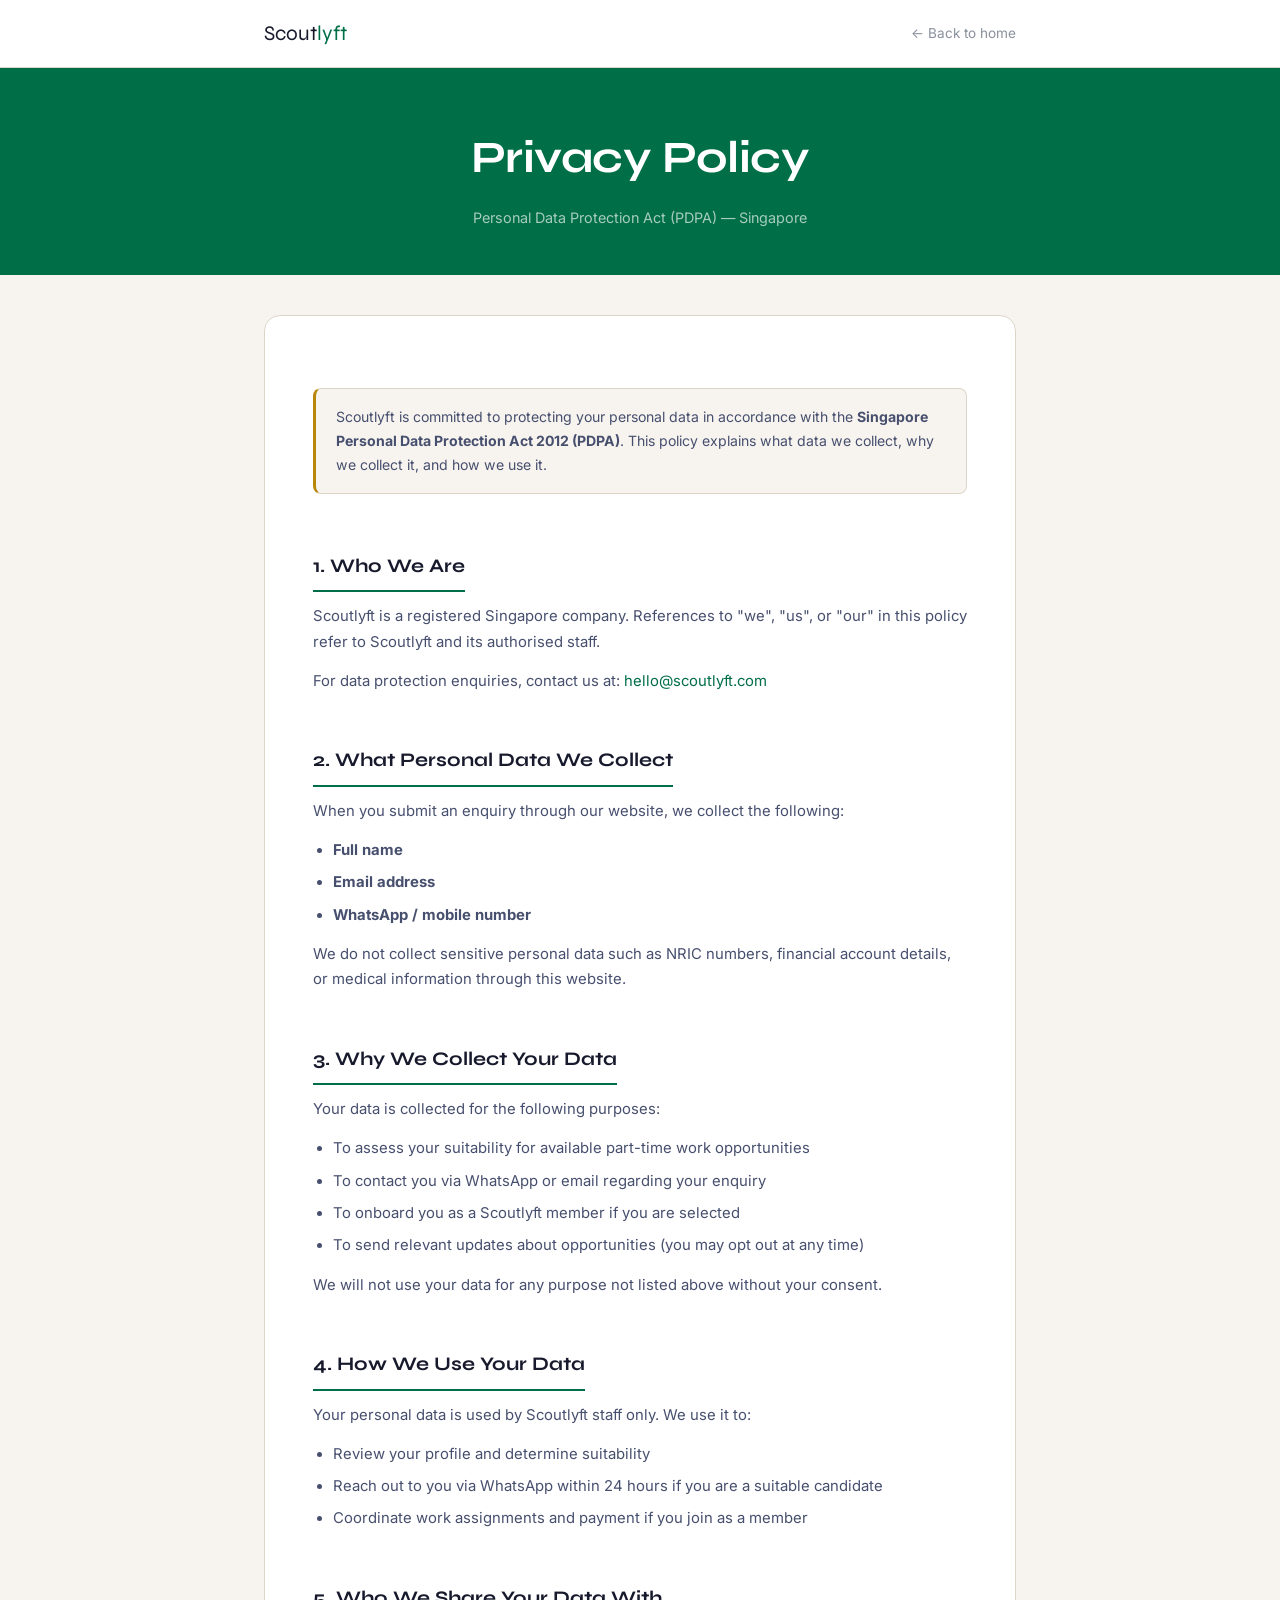
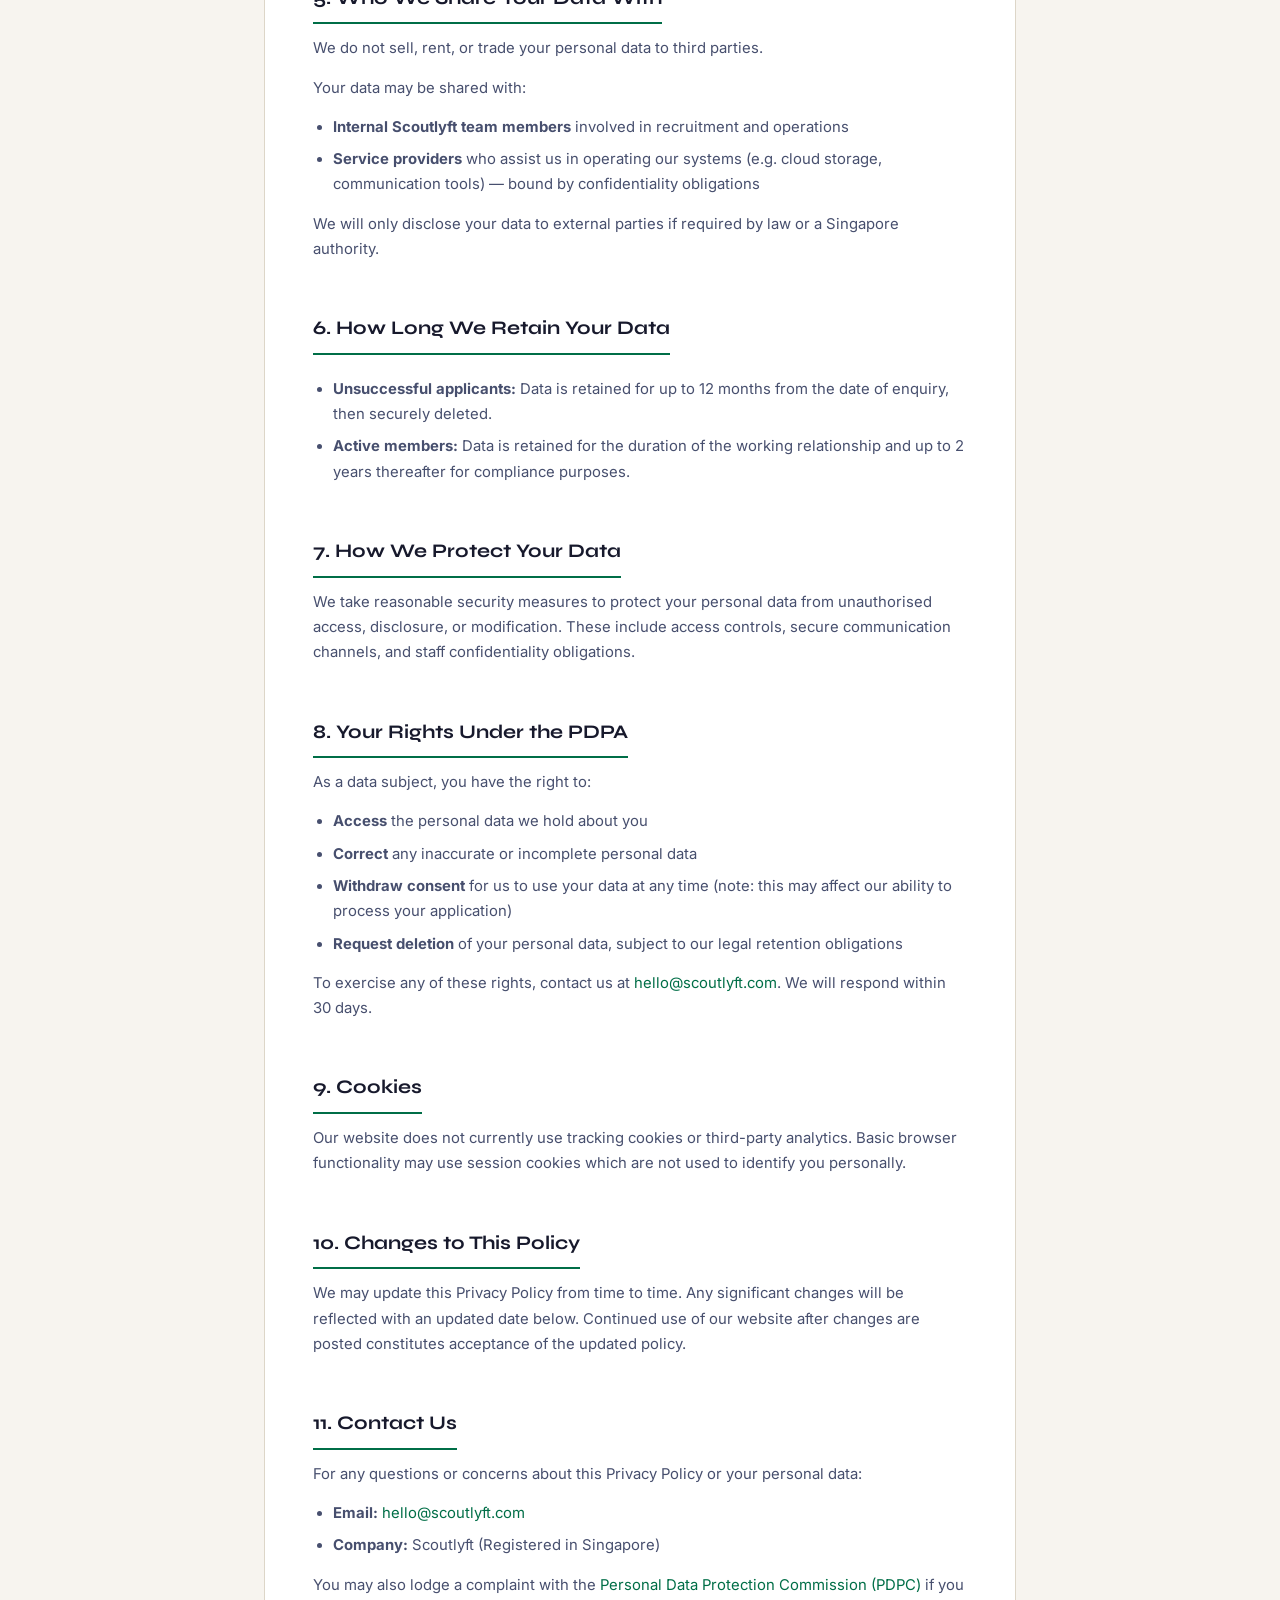
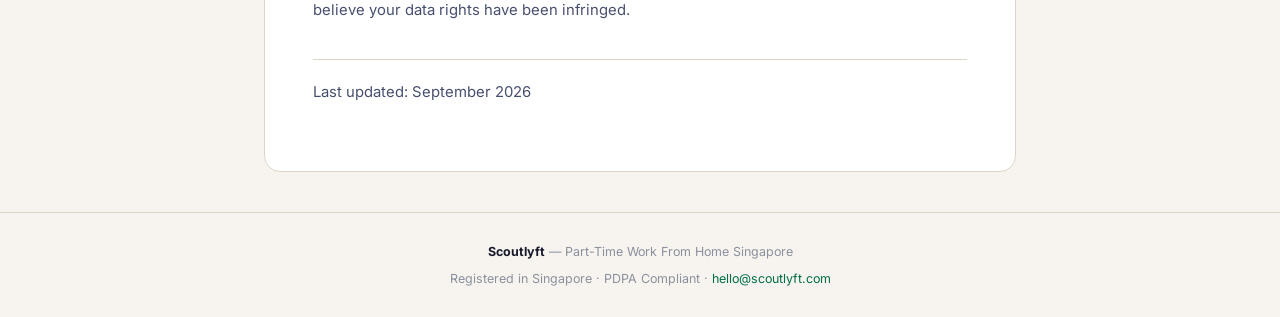
==== commit fab2c9af: "Rename WorkNest to Scoutlyft and replace the favicon with a centered S. Co-authored-by: Cursor <curs" ====
--- a/privacy-policy/index.html
+++ b/privacy-policy/index.html
@@ -3,24 +3,24 @@
 <head>
   <meta charset="UTF-8" />
   <meta name="viewport" content="width=device-width, initial-scale=1.0" />
-  <title>Privacy Policy (PDPA) | WorkNest SG</title>
-  <meta name="description" content="WorkNest SG's Privacy Policy — how we collect, use, and protect your personal data in accordance with Singapore's Personal Data Protection Act (PDPA)." />
+  <title>Privacy Policy (PDPA) | Scoutlyft</title>
+  <meta name="description" content="Scoutlyft's Privacy Policy — how we collect, use, and protect your personal data in accordance with Singapore's Personal Data Protection Act (PDPA)." />
   <meta name="robots" content="noindex" />
 
   <link rel="preconnect" href="https://fonts.googleapis.com" />
   <link rel="preconnect" href="https://fonts.gstatic.com" crossorigin />
   <link href="https://fonts.googleapis.com/css2?family=Inter:wght@300;400;500;600;700;800&family=Syne:wght@700;800&display=swap" rel="stylesheet" />
 
-  <link rel="stylesheet" href="../css/style.css" />
-  <link rel="icon" href="../favicon.ico?v=wn" sizes="any" />
-  <link rel="icon" type="image/png" href="../favicon.png?v=wn" sizes="32x32" />
-  <link rel="apple-touch-icon" href="../apple-touch-icon.png?v=wn" />
+  <link rel="stylesheet" href="../style.css" />
+  <link rel="icon" href="../favicon.ico?v=s3" sizes="any" />
+  <link rel="icon" type="image/png" href="../favicon.png?v=s3" sizes="32x32" />
+  <link rel="apple-touch-icon" href="../apple-touch-icon.png?v=s3" />
 </head>
 <body class="pdpa">
 
 <nav>
   <div class="container nav-inner">
-    <a href="../" class="logo">Work<span>Nest</span> SG</a>
+    <a href="../" class="logo">Scout<span>lyft</span></a>
     <a href="../" class="back-link">← Back to home</a>
   </div>
 </nav>
@@ -36,12 +36,12 @@
   <div class="content">
 
     <div class="highlight-box">
-      <p>WorkNest SG is committed to protecting your personal data in accordance with the <strong>Singapore Personal Data Protection Act 2012 (PDPA)</strong>. This policy explains what data we collect, why we collect it, and how we use it.</p>
+      <p>Scoutlyft is committed to protecting your personal data in accordance with the <strong>Singapore Personal Data Protection Act 2012 (PDPA)</strong>. This policy explains what data we collect, why we collect it, and how we use it.</p>
     </div>
 
     <h2>1. Who We Are</h2>
-    <p>WorkNest SG is a registered Singapore company. References to "we", "us", or "our" in this policy refer to WorkNest SG and its authorised staff.</p>
-    <p>For data protection enquiries, contact us at: <a href="mailto:hello@worknestsg.com">hello@worknestsg.com</a></p>
+    <p>Scoutlyft is a registered Singapore company. References to "we", "us", or "our" in this policy refer to Scoutlyft and its authorised staff.</p>
+    <p>For data protection enquiries, contact us at: <a href="mailto:hello@scoutlyft.com">hello@scoutlyft.com</a></p>
 
     <h2>2. What Personal Data We Collect</h2>
     <p>When you submit an enquiry through our website, we collect the following:</p>
@@ -57,13 +57,13 @@
     <ul>
       <li>To assess your suitability for available part-time work opportunities</li>
       <li>To contact you via WhatsApp or email regarding your enquiry</li>
-      <li>To onboard you as a WorkNest member if you are selected</li>
+      <li>To onboard you as a Scoutlyft member if you are selected</li>
       <li>To send relevant updates about opportunities (you may opt out at any time)</li>
     </ul>
     <p>We will not use your data for any purpose not listed above without your consent.</p>
 
     <h2>4. How We Use Your Data</h2>
-    <p>Your personal data is used by WorkNest SG staff only. We use it to:</p>
+    <p>Your personal data is used by Scoutlyft staff only. We use it to:</p>
     <ul>
       <li>Review your profile and determine suitability</li>
       <li>Reach out to you via WhatsApp within 24 hours if you are a suitable candidate</li>
@@ -74,7 +74,7 @@
     <p>We do not sell, rent, or trade your personal data to third parties.</p>
     <p>Your data may be shared with:</p>
     <ul>
-      <li><strong>Internal WorkNest SG team members</strong> involved in recruitment and operations</li>
+      <li><strong>Internal Scoutlyft team members</strong> involved in recruitment and operations</li>
       <li><strong>Service providers</strong> who assist us in operating our systems (e.g. cloud storage, communication tools) — bound by confidentiality obligations</li>
     </ul>
     <p>We will only disclose your data to external parties if required by law or a Singapore authority.</p>
@@ -96,7 +96,7 @@
       <li><strong>Withdraw consent</strong> for us to use your data at any time (note: this may affect our ability to process your application)</li>
       <li><strong>Request deletion</strong> of your personal data, subject to our legal retention obligations</li>
     </ul>
-    <p>To exercise any of these rights, contact us at <a href="mailto:hello@worknestsg.com">hello@worknestsg.com</a>. We will respond within 30 days.</p>
+    <p>To exercise any of these rights, contact us at <a href="mailto:hello@scoutlyft.com">hello@scoutlyft.com</a>. We will respond within 30 days.</p>
 
     <h2>9. Cookies</h2>
     <p>Our website does not currently use tracking cookies or third-party analytics. Basic browser functionality may use session cookies which are not used to identify you personally.</p>
@@ -107,8 +107,8 @@
     <h2>11. Contact Us</h2>
     <p>For any questions or concerns about this Privacy Policy or your personal data:</p>
     <ul>
-      <li><strong>Email:</strong> <a href="mailto:hello@worknestsg.com">hello@worknestsg.com</a></li>
-      <li><strong>Company:</strong> WorkNest SG (Registered in Singapore)</li>
+      <li><strong>Email:</strong> <a href="mailto:hello@scoutlyft.com">hello@scoutlyft.com</a></li>
+      <li><strong>Company:</strong> Scoutlyft (Registered in Singapore)</li>
     </ul>
     <p>You may also lodge a complaint with the <a href="https://www.pdpc.gov.sg" target="_blank" rel="noopener">Personal Data Protection Commission (PDPC)</a> if you believe your data rights have been infringed.</p>
 
@@ -118,8 +118,8 @@
 
 <footer>
   <div class="container">
-    <p style="margin-bottom:5px"><strong>WorkNest SG</strong> — Part-Time Work From Home Singapore</p>
-    <p>Registered in Singapore · PDPA Compliant · <a href="mailto:hello@worknestsg.com">hello@worknestsg.com</a></p>
+    <p style="margin-bottom:5px"><strong>Scoutlyft</strong> — Part-Time Work From Home Singapore</p>
+    <p>Registered in Singapore · PDPA Compliant · <a href="mailto:hello@scoutlyft.com">hello@scoutlyft.com</a></p>
   </div>
 </footer>
 
--- a/style.css
+++ b/style.css
@@ -0,0 +1,1344 @@
+/* Home */
+*, *::before, *::after { box-sizing: border-box; margin: 0; padding: 0; }
+
+    body.home {
+      --forest:    #1B4332;
+      --forest-d:  #133227;
+      --forest-m:  #2D6A4F;
+      --forest-lt: #D8EDDF;
+      --cream:     #F8FAF8;
+      --off:       #F2F7F3;
+      --white:     #FFFFFF;
+      --ink:       #111827;
+      --ink2:      #4B5563;
+      --muted:     #9CA3AF;
+      --border:    #E5E7EB;
+      --gold:      #C4943A;
+      --gold-lt:   #FEF9EC;
+      --wa:        #25D366;
+      --wa-d:      #1DAA54;
+      --serif:     'DM Serif Display', Georgia, serif;
+      --display:   'Syne', sans-serif;
+      --body:      'Inter', sans-serif;
+    }
+
+    html { scroll-behavior: smooth; }
+    body.home {
+      font-family: var(--body);
+      background: var(--white);
+      color: var(--ink);
+      line-height: 1.6;
+      overflow-x: hidden;
+    }
+    body.home a { color: inherit; text-decoration: none; }
+    body.home img { display: block; max-width: 100%; }
+
+    /* ── Container ── */
+    body.home .c { width: 100%; max-width: 1140px; margin-inline: auto; padding-inline: 20px; }
+    @media (min-width: 640px)  { body.home .c { padding-inline: 28px; } }
+    @media (min-width: 1024px) { body.home .c { padding-inline: 40px; } }
+
+    /* ── Section spacing ── */
+    body.home .sec { padding-block: 64px; }
+    @media (min-width: 768px) { body.home .sec { padding-block: 96px; } }
+    @media (min-width: 1024px) { body.home .sec { padding-block: 112px; } }
+
+    /* ── Reveal ── */
+    body.home .rev { opacity: 0; transform: translateY(20px); transition: opacity 0.65s cubic-bezier(0.16,1,0.3,1), transform 0.65s cubic-bezier(0.16,1,0.3,1); }
+    body.home .rev.in { opacity: 1; transform: none; }
+    body.home .d1 { transition-delay: 0.07s; } body.home .d2 { transition-delay: 0.14s; }
+    body.home .d3 { transition-delay: 0.21s; } body.home .d4 { transition-delay: 0.28s; }
+
+    /* ── Section tag ── */
+    body.home .stag {
+      display: inline-block;
+      font-size: 0.72rem; font-weight: 600; letter-spacing: 0.12em; text-transform: uppercase;
+      color: var(--forest-m); background: var(--forest-lt);
+      padding: 5px 14px; border-radius: 20px; margin-bottom: 20px;
+    }
+    body.home .stag.inv { color: #A8D5B5; background: rgba(168,213,181,0.15); }
+    body.home .stag.gold { color: var(--gold); background: var(--gold-lt); }
+
+    /* ── Headings ── */
+    body.home .h1 {
+      font-family: var(--serif);
+      font-size: clamp(2.6rem, 7vw, 5rem);
+      line-height: 1.05; letter-spacing: -0.025em;
+      color: var(--ink); margin-bottom: 20px;
+    }
+    body.home .h1 em { font-style: italic; color: var(--forest); }
+    body.home .h2 {
+      font-family: var(--serif);
+      font-size: clamp(2rem, 4.5vw, 3.2rem);
+      line-height: 1.1; letter-spacing: -0.015em;
+      color: var(--ink); margin-bottom: 14px;
+    }
+    body.home .h2 em { font-style: italic; color: var(--gold); }
+    body.home .h2.inv { color: #fff; }
+    body.home .h2.inv em { color: #A8D5B5; }
+    body.home .h3 {
+      font-family: var(--display);
+      font-size: clamp(1.5rem, 3vw, 2.2rem);
+      line-height: 1.15; letter-spacing: -0.02em;
+      color: var(--ink); margin-bottom: 12px;
+    }
+    body.home .sub { font-size: 1rem; color: var(--ink2); line-height: 1.75; max-width: 480px; }
+    body.home .sub.wide { max-width: 600px; }
+    body.home .sub.inv { color: rgba(255,255,255,0.55); }
+    body.home .sub.ctr { margin-inline: auto; }
+
+    /* ── Buttons ── */
+    body.home .btn {
+      display: inline-flex; align-items: center; justify-content: center; gap: 8px;
+      font-family: var(--body); font-weight: 600; font-size: 0.94rem;
+      padding: 15px 28px; border-radius: 8px; cursor: pointer;
+      transition: all 0.2s cubic-bezier(0.16,1,0.3,1);
+      white-space: nowrap; border: none; min-height: 52px; text-align: center;
+    }
+    body.home .btn-full { width: 100%; }
+    body.home .btn-forest { background: var(--forest); color: #fff; }
+    body.home .btn-forest:hover { background: var(--forest-d); transform: translateY(-2px); box-shadow: 0 8px 24px rgba(27,67,50,0.25); }
+    body.home .btn-dark { background: var(--ink); color: #fff; }
+    body.home .btn-dark:hover { background: #1f2937; transform: translateY(-2px); }
+    body.home .btn-ol { background: transparent; color: var(--ink); border: 1.5px solid var(--border); }
+    body.home .btn-ol:hover { border-color: var(--ink); transform: translateY(-2px); }
+    body.home .btn-ol-w { background: transparent; color: rgba(255,255,255,0.8); border: 1.5px solid rgba(255,255,255,0.25); }
+    body.home .btn-ol-w:hover { border-color: rgba(255,255,255,0.6); color: #fff; }
+    body.home .btn-white { background: #fff; color: var(--forest); }
+    body.home .btn-white:hover { background: var(--cream); transform: translateY(-2px); }
+
+    /* ════════════════════════════════
+       TICKER
+    ════════════════════════════════ */
+    body.home .ticker { background: var(--forest); overflow: hidden; white-space: nowrap; }
+    body.home .ticker-t { display: inline-flex; animation: tick 42s linear infinite; padding: 9px 0; }
+    body.home .ticker-t span { padding-inline: 28px; font-size: 0.72rem; font-weight: 500; letter-spacing: 0.04em; color: rgba(255,255,255,0.62); }
+    @keyframes tick { from { transform: translateX(0); } to { transform: translateX(-50%); } }
+
+    /* ════════════════════════════════
+       NAV
+    ════════════════════════════════ */
+    body.home nav {
+      position: sticky; top: 0; z-index: 300;
+      background: rgba(255,255,255,0.97); backdrop-filter: blur(20px);
+      border-bottom: 1px solid var(--border);
+    }
+    body.home .nav-i {
+      display: flex; align-items: center; justify-content: space-between;
+      padding-block: 14px;
+    }
+    body.home .logo { font-family: var(--display); font-size: 1.18rem; color: var(--ink); letter-spacing: -0.02em; flex-shrink: 0; }
+    body.home .logo span { color: var(--forest); }
+    body.home .nav-links { display: none; gap: 28px; }
+    @media (min-width: 900px) { body.home .nav-links { display: flex; } }
+    body.home .nav-links a { font-size: 0.84rem; color: var(--ink2); font-weight: 500; transition: color 0.2s; }
+    body.home .nav-links a:hover { color: var(--ink); }
+    body.home .nav-cta { display: none; }
+    @media (min-width: 640px) { body.home .nav-cta { display: inline-flex; } }
+
+    /* ════════════════════════════════
+       HERO — mobile-first, cream bg
+       Mobile: single column, centered
+       Desktop: split grid (content + stats)
+    ════════════════════════════════ */
+    body.home .hero { background: var(--cream); position: relative; overflow: hidden; }
+
+    /* Mobile: single column, padded */
+    body.home .hero-inner {
+      display: flex; flex-direction: column;
+      padding-block: 56px 48px;
+      text-align: center;
+      align-items: center;
+    }
+    body.home .hero-inner .h1 { max-width: 560px; }
+    body.home .hero-inner .sub { max-width: 440px; margin-inline: auto; margin-bottom: 32px; }
+
+    body.home .hero-btns {
+      display: flex; flex-direction: column; gap: 12px;
+      width: 100%; max-width: 360px;
+    }
+    @media (min-width: 480px) {
+      body.home .hero-btns { flex-direction: row; flex-wrap: wrap; justify-content: center; max-width: none; width: auto; }
+      body.home .hero-btns .btn-full { width: auto; }
+    }
+
+    /* Desktop: split grid — left-align with the nav brand */
+    @media (min-width: 900px) {
+      body.home .hero { display: grid; grid-template-columns: 1fr 360px; min-height: 100vh; }
+      body.home .hero-inner.c {
+        max-width: none;
+        margin-inline: 0;
+        width: 100%;
+        text-align: left;
+        align-items: flex-start;
+        justify-content: center;
+        padding-top: 100px;
+        padding-bottom: 80px;
+        padding-right: 56px;
+        padding-left: max(40px, calc((100vw - 1140px) / 2 + 40px));
+      }
+      body.home .hero-inner .h1 { font-size: clamp(3rem, 5.2vw, 5.4rem); max-width: 720px; }
+      body.home .hero-inner .sub { margin-inline: 0; }
+      body.home .hero-btns {
+        flex-direction: row;
+        flex-wrap: wrap;
+        justify-content: flex-start;
+        max-width: none;
+        width: auto;
+      }
+      body.home .hero-btns .btn-full { width: auto; }
+    }
+
+    /* Decorative circles desktop only */
+    body.home .hero-inner::after {
+      display: none;
+      content: '';
+      position: absolute;
+      width: 480px; height: 480px; border-radius: 50%;
+      border: 1px solid rgba(27,67,50,0.08);
+      bottom: -140px; left: -100px; pointer-events: none;
+    }
+    @media (min-width: 900px) { body.home .hero-inner::after { display: block; } }
+
+    /* Right stats panel — hidden on mobile, shown on desktop */
+    body.home .hero-stats-panel {
+      display: none;
+    }
+    @media (min-width: 900px) {
+      body.home .hero-stats-panel {
+        display: flex; flex-direction: column; justify-content: center;
+        background: var(--forest);
+        padding: 60px 44px;
+        position: relative; overflow: hidden;
+      }
+      body.home .hero-stats-panel::before {
+        content: ''; position: absolute;
+        width: 300px; height: 300px; border-radius: 50%;
+        border: 1px solid rgba(255,255,255,0.06);
+        top: -80px; right: -80px; pointer-events: none;
+      }
+    }
+    body.home .hsp-label { font-size: 0.64rem; font-weight: 600; letter-spacing: 0.2em; text-transform: uppercase; color: rgba(255,255,255,0.3); margin-bottom: 36px; }
+    body.home .hsp-stats { display: flex; flex-direction: column; }
+    body.home .hsp-row { padding: 24px 0; border-bottom: 1px solid rgba(255,255,255,0.1); }
+    body.home .hsp-row:last-child { border-bottom: none; }
+    body.home .hsp-val { font-family: var(--display); font-size: 2.4rem; color: #fff; line-height: 1; letter-spacing: -0.04em; margin-bottom: 5px; }
+    body.home .hsp-val em { font-style: normal; color: #A8D5B5; }
+    body.home .hsp-lbl { font-size: 0.73rem; color: rgba(255,255,255,0.38); }
+
+    /* Mobile stats strip (shown instead of panel on mobile) */
+    body.home .hero-stats-strip {
+      background: var(--forest);
+      display: grid; grid-template-columns: repeat(2, 1fr);
+    }
+    @media (min-width: 900px) { body.home .hero-stats-strip { display: none; } }
+    body.home .hss-item {
+      padding: 22px 20px;
+      border-right: 1px solid rgba(255,255,255,0.1);
+      border-bottom: 1px solid rgba(255,255,255,0.1);
+    }
+    body.home .hss-item:nth-child(2n) { border-right: none; }
+    body.home .hss-item:nth-child(3), body.home .hss-item:nth-child(4) { border-bottom: none; }
+    body.home .hss-val { font-family: var(--display); font-size: 1.7rem; color: #fff; line-height: 1; letter-spacing: -0.03em; margin-bottom: 4px; }
+    body.home .hss-val em { font-style: normal; color: #A8D5B5; }
+    body.home .hss-lbl { font-size: 0.7rem; color: rgba(255,255,255,0.38); }
+
+    /* ════════════════════════════════
+       TRUST BAR
+    ════════════════════════════════ */
+    body.home .trust-bar { background: var(--off); border-bottom: 1px solid var(--border); padding-block: 14px; overflow-x: auto; }
+    body.home .trust-inner {
+      display: flex; align-items: center; flex-wrap: nowrap;
+      gap: 0; min-width: max-content;
+      padding-inline: 20px;
+    }
+    @media (min-width: 640px) {
+      body.home .trust-inner { min-width: unset; flex-wrap: wrap; justify-content: center; padding-inline: 0; }
+    }
+    body.home .t-item { display: flex; align-items: center; gap: 7px; font-size: 0.78rem; color: var(--ink2); padding: 4px 20px; border-right: 1px solid var(--border); white-space: nowrap; }
+    body.home .t-item:last-child { border-right: none; }
+    body.home .t-ck { color: var(--forest-m); font-size: 0.8rem; font-weight: 700; }
+
+    /* ════════════════════════════════
+       PAIN — numbered rows, clean
+    ════════════════════════════════ */
+    body.home .pain-sec { background: var(--white); }
+
+    body.home .pain-hdr { margin-bottom: 48px; }
+    @media (min-width: 768px) {
+      body.home .pain-hdr {
+        display: grid; grid-template-columns: 1fr 1fr;
+        gap: 40px; align-items: end; margin-bottom: 56px;
+      }
+      body.home .pain-hdr .h2 { margin-bottom: 0; }
+    }
+
+    body.home .pain-row {
+      display: flex; align-items: flex-start; gap: 20px;
+      padding: 28px 0; border-bottom: 1px solid var(--border);
+    }
+    body.home .pain-row:first-child { border-top: 1px solid var(--border); }
+    @media (min-width: 768px) { body.home .pain-row { gap: 28px; padding: 36px 0; } }
+
+    body.home .pain-num {
+      width: 40px; height: 40px; border-radius: 50%;
+      background: var(--forest-lt); color: var(--forest);
+      font-family: var(--serif); font-size: 1.1rem;
+      display: flex; align-items: center; justify-content: center;
+      flex-shrink: 0; font-weight: 400; line-height: 1;
+    }
+    @media (min-width: 768px) {
+      body.home .pain-num { width: 48px; height: 48px; font-size: 1.3rem; }
+    }
+    body.home .pain-txt h3 { font-size: 1rem; font-weight: 600; color: var(--ink); margin-bottom: 8px; line-height: 1.46; }
+    body.home .pain-txt p  { font-size: 0.875rem; color: var(--ink2); line-height: 1.76; }
+    @media (min-width: 768px) {
+      body.home .pain-txt h3 { font-size: 1.08rem; }
+      body.home .pain-txt p  { max-width: 640px; }
+    }
+
+    /* ════════════════════════════════
+       WHY — merged pain + outcome
+    ════════════════════════════════ */
+    body.home .why-sec { background: var(--white); }
+    body.home .why-hdr { margin-bottom: 36px; max-width: 560px; }
+    @media (min-width: 768px) { body.home .why-hdr { margin-bottom: 44px; max-width: 640px; } }
+
+    /* ════════════════════════════════
+       DREAM cards (used inside why)
+       2-col on mobile, 4-col on desktop
+    ════════════════════════════════ */
+    body.home .dream-sec { background: var(--off); }
+
+    body.home .dream-hdr { margin-bottom: 40px; }
+    @media (min-width: 768px) {
+      body.home .dream-hdr {
+        display: flex; align-items: flex-end; justify-content: space-between; gap: 32px;
+        margin-bottom: 48px;
+      }
+      body.home .dream-hdr .h2 { margin-bottom: 0; max-width: 400px; }
+      body.home .dream-hdr .sub { max-width: 360px; }
+    }
+
+    body.home .dream-grid {
+      display: grid; grid-template-columns: repeat(2, 1fr);
+      gap: 14px;
+    }
+    @media (min-width: 900px) {
+      body.home .dream-grid { grid-template-columns: repeat(4, 1fr); gap: 16px; }
+    }
+
+    body.home .dream-card {
+      background: var(--white);
+      border: 1px solid var(--border); border-radius: 14px;
+      padding: 28px 22px; cursor: default;
+      transition: box-shadow 0.2s, border-color 0.2s, transform 0.2s;
+    }
+    body.home .dream-card:hover { box-shadow: 0 8px 28px rgba(0,0,0,0.08); border-color: rgba(27,67,50,0.2); transform: translateY(-2px); }
+    body.home .dream-icon {
+      width: 48px; height: 48px; border-radius: 12px;
+      background: var(--forest-lt);
+      display: flex; align-items: center; justify-content: center;
+      font-size: 1.5rem; margin-bottom: 18px;
+    }
+    body.home .dream-card.c2 .dream-icon { background: #FEF3C7; }
+    body.home .dream-card.c3 .dream-icon { background: #E0F2FE; }
+    body.home .dream-card.c4 .dream-icon { background: #FCE7F3; }
+    body.home .dream-card h4 { font-size: 0.93rem; font-weight: 600; color: var(--ink); line-height: 1.46; margin-bottom: 10px; }
+    body.home .dream-card p  { font-size: 0.82rem; color: var(--ink2); line-height: 1.68; }
+
+    /* ════════════════════════════════
+       TESTIMONIALS — WhatsApp screenshot mockups
+    ════════════════════════════════ */
+    body.home .testi-sec { background: var(--off); }
+    body.home .testi-hdr { margin-bottom: 44px; }
+    body.home .testi-hdr .stag { display: inline-block; }
+    @media (min-width: 768px) { body.home .testi-hdr { text-align: center; margin-bottom: 56px; } }
+    @media (min-width: 768px) { body.home .testi-hdr .sub { margin-inline: auto; } }
+
+    /* Grid of WA screenshots */
+    body.home .wa-grid {
+      display: grid;
+      grid-template-columns: 1fr;
+      gap: 24px;
+    }
+    @media (min-width: 640px) { body.home .wa-grid { grid-template-columns: repeat(2, 1fr); } }
+    @media (min-width: 960px) { body.home .wa-grid { grid-template-columns: repeat(3, 1fr); } }
+
+    /* One WhatsApp screenshot — modern light theme (matches real iOS WA) */
+    body.home .wa-shot {
+      border-radius: 22px;
+      overflow: hidden;
+      box-shadow: 0 16px 48px rgba(0,0,0,0.16);
+      font-family: -apple-system, BlinkMacSystemFont, 'Segoe UI', Roboto, Arial, sans-serif;
+      font-size: 14px;
+      background: #EFEAE2;
+      transition: transform 0.25s cubic-bezier(0.16,1,0.3,1), box-shadow 0.25s;
+    }
+    body.home .wa-shot:hover { transform: translateY(-3px); box-shadow: 0 22px 52px rgba(0,0,0,0.2); }
+
+    /* iOS status bar — light */
+    body.home .wa-sbar {
+      background: #F6F5F3;
+      color: #111;
+      font-size: 12px; font-weight: 600;
+      padding: 8px 16px 6px;
+      display: flex; justify-content: space-between; align-items: center;
+    }
+    body.home .wa-sbar-left { display: flex; align-items: center; gap: 6px; font-size: 12px; font-weight: 600; }
+    body.home .wa-sbar-icons { display: flex; align-items: center; gap: 5px; color: #111; }
+
+    /* Header — modern light WA */
+    body.home .wa-hdr {
+      background: #F6F5F3;
+      padding: 6px 12px 10px;
+      display: flex; align-items: center; gap: 8px;
+      color: #111;
+      border-bottom: 0.5px solid rgba(0,0,0,0.06);
+    }
+    body.home .wa-back { display: flex; align-items: center; color: #111; margin-right: 2px; flex-shrink: 0; }
+    body.home .wa-av {
+      width: 36px; height: 36px; border-radius: 50%;
+      display: flex; align-items: center; justify-content: center;
+      flex-shrink: 0; overflow: hidden;
+      background: #C8C8C8;
+      position: relative;
+    }
+    body.home .wa-av img {
+      width: 100%; height: 100%; object-fit: cover; border-radius: 50%;
+    }
+    body.home .wa-info { flex: 1; min-width: 0; }
+    body.home .wa-cname { font-size: 15.5px; font-weight: 600; line-height: 1.2; white-space: nowrap; overflow: hidden; text-overflow: ellipsis; letter-spacing: 0.01em; }
+    body.home .wa-cstatus { font-size: 12px; color: #8B8B8B; margin-top: 1px; }
+    body.home .wa-hdr-icons { display: flex; gap: 18px; align-items: center; color: #111; flex-shrink: 0; padding-right: 2px; }
+    body.home .wa-hdr-icons svg { display: block; }
+
+    /* Chat wallpaper */
+    body.home .wa-body {
+      padding: 10px 8px 8px;
+      background-color: #EFEAE2;
+      background-image: url("data:image/svg+xml,%3Csvg width='80' height='80' viewBox='0 0 80 80' xmlns='http://www.w3.org/2000/svg'%3E%3Cg fill='%23c9c0b4' fill-opacity='0.18'%3E%3Cpath d='M20 20c4 0 7 3 7 7s-3 7-7 7-7-3-7-7 3-7 7-7zm40 0c4 0 7 3 7 7s-3 7-7 7-7-3-7-7 3-7 7-7zM8 48c2 0 4 2 4 4s-2 4-4 4-4-2-4-4 2-4 4-4zm32-8c3 0 5 2 5 5s-2 5-5 5-5-2-5-5 2-5 5-5zm28 16c2.5 0 4.5 2 4.5 4.5S70.5 65 68 65s-4.5-2-4.5-4.5S65.5 56 68 56z'/%3E%3C/g%3E%3C/svg%3E");
+      display: flex; flex-direction: column; gap: 2px;
+      min-height: 280px;
+    }
+
+    /* Date pill */
+    body.home .wa-date {
+      background: rgba(255,255,255,0.72);
+      color: #667781;
+      font-size: 11.5px; font-weight: 500;
+      padding: 4px 12px; border-radius: 8px;
+      align-self: center; margin: 6px 0 8px;
+      box-shadow: 0 1px 1px rgba(0,0,0,0.05);
+    }
+
+    body.home .wa-msg { display: flex; flex-direction: column; margin-bottom: 1px; }
+
+    /* Received — white, left (CS reply) */
+    body.home .wa-r {
+      background: #fff;
+      border-radius: 12px 12px 12px 4px;
+      padding: 7px 10px 5px 10px;
+      max-width: 82%;
+      align-self: flex-start;
+      box-shadow: 0 1px 0.5px rgba(0,0,0,0.08);
+      position: relative; margin-left: 4px; margin-bottom: 3px;
+    }
+
+    /* Sent — mint green, right (member) */
+    body.home .wa-s {
+      background: #D9FDD3;
+      border-radius: 12px 12px 4px 12px;
+      padding: 7px 10px 5px 10px;
+      max-width: 82%;
+      align-self: flex-end;
+      box-shadow: 0 1px 0.5px rgba(0,0,0,0.08);
+      position: relative; margin-right: 4px; margin-bottom: 3px;
+    }
+
+    body.home .wa-r.no-tail { border-radius: 12px; }
+    body.home .wa-s.no-tail { border-radius: 12px; }
+
+    body.home .wa-txt { font-size: 14.5px; line-height: 1.38; color: #111; word-break: break-word; overflow: hidden; }
+
+    /* Timestamp inline bottom-right of bubble (like real WA) */
+    body.home .wa-meta { display: inline-flex; align-items: flex-end; gap: 2px; float: right; margin: 5px 0 0 8px; position: relative; top: 1px; }
+    body.home .wa-ts { font-size: 11px; color: #667781; line-height: 1; }
+    body.home .wa-tick { width: 16px; height: 11px; display: block; flex-shrink: 0; }
+    body.home .wa-tick.blue { color: #53BDEB; }
+    body.home .wa-tick.grey { color: #8D9599; }
+
+    /* Input bar — light */
+    body.home .wa-foot {
+      background: #F6F5F3;
+      padding: 8px 10px 10px;
+      display: flex; align-items: center; gap: 8px;
+    }
+    body.home .wa-plus { width: 28px; height: 28px; display: flex; align-items: center; justify-content: center; color: #54656F; flex-shrink: 0; }
+    body.home .wa-emoji-btn { display: flex; align-items: center; color: #54656F; flex-shrink: 0; }
+    body.home .wa-input-field {
+      flex: 1;
+      background: #fff;
+      border-radius: 22px;
+      padding: 8px 14px;
+      font-size: 15px;
+      color: #84939A;
+      border: 0.5px solid rgba(0,0,0,0.06);
+    }
+    body.home .wa-input-right { display: flex; align-items: center; gap: 12px; color: #54656F; flex-shrink: 0; }
+    body.home .wa-mic-btn {
+      width: 40px; height: 40px; border-radius: 50%;
+      background: #00A884;
+      display: flex; align-items: center; justify-content: center;
+      color: #fff; flex-shrink: 0;
+    }
+
+    /* ── Dark mode variant (matches real dark WA screenshot) ── */
+    body.home .wa-shot.dark { background: #0B141A; }
+    body.home .wa-shot.dark .wa-sbar { background: #1F2C34; color: #E9EDEF; }
+    body.home .wa-shot.dark .wa-sbar-icons { color: #E9EDEF; }
+    body.home .wa-shot.dark .wa-hdr { background: #1F2C34; color: #E9EDEF; border-bottom: none; }
+    body.home .wa-shot.dark .wa-back { color: #E9EDEF; }
+    body.home .wa-shot.dark .wa-cname { color: #E9EDEF; }
+    body.home .wa-shot.dark .wa-cstatus { color: #8696A0; }
+    body.home .wa-shot.dark .wa-hdr-icons { color: #E9EDEF; }
+    body.home .wa-shot.dark .wa-body {
+      background-color: #0B141A;
+      background-image: url("images/wp_doodle_dark.svg");
+      background-size: 220px 220px;
+      background-repeat: repeat;
+    }
+    body.home .wa-shot.dark .wa-date { background: #182229; color: #8696A0; box-shadow: none; }
+    body.home .wa-shot.dark .wa-r { background: #1F2C34; box-shadow: none; }
+    body.home .wa-shot.dark .wa-s { background: #005C4B; box-shadow: none; }
+    body.home .wa-shot.dark .wa-txt { color: #E9EDEF; }
+    body.home .wa-shot.dark .wa-ts { color: #8696A0; }
+    body.home .wa-shot.dark .wa-tick.blue { color: #53BDEB; }
+    body.home .wa-shot.dark .wa-tick.grey { color: #667781; }
+    body.home .wa-shot.dark .wa-foot { background: #1F2C34; }
+    body.home .wa-shot.dark .wa-plus, body.home .wa-shot.dark .wa-emoji-btn, body.home .wa-shot.dark .wa-input-right { color: #8696A0; }
+    body.home .wa-shot.dark .wa-input-field { background: #2A3942; color: #8696A0; border-color: transparent; }
+    body.home .wa-shot.dark .wa-mic-btn { background: #00A884; }
+
+    /* Text review cards + WhatsApp proof — masonry columns */
+    body.home .rev-grid {
+      column-count: 1;
+      column-gap: 16px;
+    }
+    @media (min-width: 640px) { body.home .rev-grid { column-count: 2; } }
+    @media (min-width: 960px) { body.home .rev-grid { column-count: 3; } }
+    @media (min-width: 1200px) { body.home .rev-grid { column-count: 4; } }
+    body.home .rev-card {
+      background: var(--white);
+      border-radius: 16px;
+      padding: 16px 16px 14px;
+      box-shadow: 0 2px 14px rgba(0,0,0,0.06);
+      border: 1px solid var(--border);
+      display: flex; flex-direction: column;
+      break-inside: avoid;
+      margin-bottom: 16px;
+      width: 100%;
+    }
+    body.home .rev-card.rev-more { display: none; }
+    body.home .rev-grid.is-open .rev-card.rev-more { display: flex; }
+    @media (max-width: 767px) {
+      body.home .rev-card:nth-child(n+5) { display: none; }
+      body.home .rev-grid.is-open .rev-card:nth-child(n+5) { display: flex; }
+    }
+    body.home .rev-head {
+      display: flex; align-items: center; gap: 10px;
+      margin-bottom: 8px;
+    }
+    body.home .rev-av { width: 40px; height: 40px; border-radius: 50%; overflow: hidden; flex-shrink: 0; background: #ddd; display: flex; align-items: center; justify-content: center; font-size: 13px; font-weight: 700; color: #fff; font-family: var(--body); }
+    body.home .rev-av img { width: 100%; height: 100%; object-fit: cover; }
+    body.home .rev-who { flex: 1; min-width: 0; }
+    body.home .rev-name { font-weight: 600; font-size: 14px; color: var(--ink); line-height: 1.25; }
+    body.home .rev-role { font-size: 12px; color: var(--muted); margin-top: 1px; }
+    body.home .rev-goog { margin-left: auto; flex-shrink: 0; }
+    body.home .rev-meta {
+      display: flex; align-items: center; gap: 8px;
+      margin-bottom: 8px;
+    }
+    body.home .rev-stars { color: #F59E0B; font-size: 13px; letter-spacing: 1.5px; line-height: 1; }
+    body.home .rev-stars .off { color: #E5E7EB; }
+    body.home .rev-when { font-size: 12px; color: var(--muted); font-weight: 400; }
+    body.home .rev-text { font-size: 13.5px; line-height: 1.65; color: var(--ink); }
+    body.home .rev-more-wrap { text-align: center; margin-top: 32px; }
+    body.home .rev-grid.is-open + .rev-more-wrap #revMoreBtn { display: none; }
+    body.home .rev-grid:not(.is-open) + .rev-more-wrap #revLessBtn { display: none; }
+    body.home .rev-card .wa-shot {
+      border-radius: 14px;
+      box-shadow: 0 8px 22px rgba(0,0,0,0.12);
+      margin-top: 14px;
+    }
+    body.home .rev-card .wa-shot:hover { transform: none; box-shadow: 0 8px 22px rgba(0,0,0,0.12); }
+    body.home .rev-card .wa-sbar, body.home .rev-card .wa-hdr, body.home .rev-card .wa-foot { display: none; }
+    body.home .rev-card .wa-body { min-height: 0; padding: 12px 8px 12px; }
+    body.home .rev-card .wa-txt { font-size: 13px; }
+
+    /* Different chat wallpapers (default + custom) */
+    body.home .wa-shot.wp-doodle .wa-body { background-color: #EFEAE2; }
+    body.home .wa-shot.wp-teal { background: #C5E8DE; }
+    body.home .wa-shot.wp-teal .wa-body {
+      background-color: #C5E8DE;
+      background-image: radial-gradient(rgba(27,67,50,0.08) 1.2px, transparent 1.2px);
+      background-size: 14px 14px;
+    }
+    body.home .wa-shot.wp-peach { background: #F3D4C4; }
+    body.home .wa-shot.wp-peach .wa-body {
+      background-color: #F3D4C4;
+      background-image: repeating-linear-gradient(135deg, rgba(255,255,255,0.18) 0 8px, transparent 8px 16px);
+    }
+    body.home .wa-shot.wp-leaves .wa-body {
+      background-color: #3d4a38;
+      background-image: linear-gradient(rgba(20,28,16,0.28), rgba(20,28,16,0.28)), url("images/wp_leaves.jpg");
+      background-size: cover;
+      background-position: center;
+    }
+    body.home .wa-shot.wp-leaves .wa-r { background: rgba(255,255,255,0.94); }
+    body.home .wa-shot.wp-leaves .wa-s { background: #D9FDD3; }
+
+    /* WA conversations divider */
+    body.home .wa-label {
+      display: flex; align-items: center; gap: 14px;
+      margin-bottom: 28px;
+      font-size: 13.5px; font-weight: 600; color: var(--ink2); letter-spacing: 0.02em;
+    }
+    body.home .wa-label::before, body.home .wa-label::after { content: ''; flex: 1; height: 1px; background: var(--border); }
+
+    /* ════════════════════════════════
+       SLOGANS
+    ════════════════════════════════ */
+    body.home .slogans { overflow: hidden; padding-block: 28px; background: var(--off); border-block: 1px solid var(--border); display: none; }
+    @media (min-width: 640px) { body.home .slogans { display: block; } }
+    body.home .sl-inner { display: flex; gap: 44px; animation: scrollx 44s linear infinite; width: max-content; }
+    @keyframes scrollx { from { transform: translateX(0); } to { transform: translateX(-50%); } }
+    body.home .sl-i { font-family: var(--display); font-size: 1.2rem; color: var(--border); white-space: nowrap; letter-spacing: -0.01em; }
+    body.home .sl-i.lit { color: var(--ink2); }
+    body.home .sl-i.grn { color: var(--forest-m); }
+    body.home .sl-sep { color: var(--muted); display: flex; align-items: center; font-size: 0.9rem; flex-shrink: 0; }
+
+    /* ════════════════════════════════
+       HOW IT WORKS
+       Mobile: vertical numbered steps
+       Desktop: 3-col timeline top + cards below
+    ════════════════════════════════ */
+    body.home .hiw-sec { background: var(--cream); }
+
+    body.home .hiw-hdr { margin-bottom: 44px; }
+    @media (min-width: 768px) { body.home .hiw-hdr { text-align: center; margin-bottom: 56px; } }
+    @media (min-width: 768px) { body.home .hiw-hdr .sub { margin-inline: auto; } }
+
+    /* Step rows on mobile */
+    body.home .step-list { margin-bottom: 32px; }
+    body.home .step-item {
+      display: flex; align-items: flex-start; gap: 18px;
+      padding: 24px 0; border-bottom: 1px solid var(--border);
+    }
+    body.home .step-item:first-child { border-top: 1px solid var(--border); }
+    @media (min-width: 768px) { body.home .step-item { gap: 24px; padding: 30px 0; } }
+
+    body.home .step-circle {
+      width: 44px; height: 44px; border-radius: 50%;
+      background: var(--forest); color: #fff;
+      font-family: var(--serif); font-size: 1.15rem;
+      display: flex; align-items: center; justify-content: center;
+      flex-shrink: 0; line-height: 1;
+    }
+    @media (min-width: 768px) { body.home .step-circle { width: 52px; height: 52px; font-size: 1.3rem; } }
+
+    body.home .step-body { flex: 1; }
+    body.home .step-tag { font-size: 0.65rem; font-weight: 700; color: var(--forest-m); background: var(--forest-lt); padding: 2px 9px; border-radius: 20px; display: inline-block; margin-bottom: 8px; letter-spacing: 0.04em; text-transform: uppercase; }
+    body.home .step-body h3 { font-size: 0.97rem; font-weight: 600; color: var(--ink); margin-bottom: 5px; line-height: 1.4; }
+    body.home .step-body p  { font-size: 0.86rem; color: var(--ink2); line-height: 1.68; }
+
+    /* Income tiers */
+    body.home .income-wrap { background: var(--white); border: 1px solid var(--border); border-radius: 16px; padding: 28px 24px; margin-bottom: 16px; }
+    @media (min-width: 768px) { body.home .income-wrap { padding: 44px 48px; } }
+    body.home .income-hdr { margin-bottom: 28px; }
+    body.home .income-hdr .stag { margin-bottom: 10px; }
+    body.home .income-hdr .h3 { margin-bottom: 6px; font-size: clamp(1.3rem, 2.5vw, 1.9rem); }
+    body.home .income-hdr p { font-size: 0.87rem; color: var(--ink2); }
+
+    /* Tier picker — selectable rows */
+    body.home .tier-picker { display: flex; flex-direction: column; gap: 10px; }
+    body.home .tier-opt { display: block; cursor: pointer; }
+    body.home .tier-opt input[type="radio"] { position: absolute; opacity: 0; pointer-events: none; }
+    body.home .tier-opt-inner {
+      display: flex; align-items: center; gap: 14px;
+      padding: 18px 20px;
+      border: 2px solid var(--border);
+      border-radius: 14px;
+      background: var(--white);
+      transition: border-color 0.18s, background 0.18s, box-shadow 0.18s;
+      position: relative;
+    }
+    body.home .tier-opt:hover .tier-opt-inner { border-color: #B2CFBD; background: #FAFCFB; }
+    body.home .tier-opt.selected .tier-opt-inner {
+      border-color: var(--forest);
+      background: #F0FAF5;
+      box-shadow: 0 0 0 1px var(--forest);
+    }
+    /* Radio circle */
+    body.home .tier-radio {
+      width: 22px; height: 22px; border-radius: 50%;
+      border: 2px solid var(--border);
+      flex-shrink: 0;
+      display: flex; align-items: center; justify-content: center;
+      transition: border-color 0.18s;
+    }
+    body.home .tier-opt.selected .tier-radio { border-color: var(--forest); }
+    body.home .tier-radio-dot {
+      width: 11px; height: 11px; border-radius: 50%;
+      background: var(--forest);
+      transform: scale(0);
+      transition: transform 0.18s cubic-bezier(0.34,1.56,0.64,1);
+    }
+    body.home .tier-opt.selected .tier-radio-dot { transform: scale(1); }
+    /* Tier body */
+    body.home .tier-body { flex: 1; min-width: 0; }
+    body.home .tier-top { display: flex; align-items: center; justify-content: space-between; gap: 10px; flex-wrap: wrap; }
+    body.home .tier-label { font-weight: 700; font-size: 15px; color: var(--ink); line-height: 1.2; }
+    body.home .tier-hrs   { font-size: 12.5px; color: var(--ink2); margin-top: 2px; }
+    body.home .tier-earn  { text-align: right; flex-shrink: 0; }
+    body.home .tier-amt   { font-family: var(--display); font-size: 1.55rem; color: var(--forest); line-height: 1; letter-spacing: -0.02em; }
+    body.home .tier-opt.selected .tier-amt { color: var(--forest); }
+    body.home .tier-per   { font-size: 11px; color: var(--muted); }
+    body.home .tier-desc  { font-size: 12.5px; color: var(--ink2); margin-top: 8px; line-height: 1.55; display: none; }
+    body.home .tier-opt.selected .tier-desc { display: block; }
+    /* Popular badge */
+    body.home .tier-pop {
+      position: absolute; top: -1px; right: 18px;
+      background: var(--forest); color: #fff;
+      font-size: 0.6rem; font-weight: 700; letter-spacing: 0.07em; text-transform: uppercase;
+      padding: 3px 9px; border-radius: 0 0 8px 8px;
+    }
+    /* CTA row below picker */
+    body.home .tier-cta { margin-top: 20px; text-align: center; }
+    body.home .tier-cta-hint { font-size: 13px; color: var(--ink2); margin-bottom: 12px; }
+    body.home .tier-cta-hint strong { color: var(--forest); }
+
+    /* Calculator */
+    body.home .calc-wrap { background: var(--white); border: 1px solid var(--border); border-radius: 16px; padding: 28px 24px; margin-bottom: 16px; }
+    @media (min-width: 768px) { body.home .calc-wrap { padding: 44px 48px; } }
+    body.home .calc-hdr { margin-bottom: 24px; }
+    body.home .calc-hdr h3 { font-family: var(--display); font-size: 1.15rem; color: var(--ink); margin-bottom: 4px; letter-spacing: -0.015em; }
+    body.home .calc-hdr p  { font-size: 0.84rem; color: var(--muted); }
+    body.home .calc-sliders { display: grid; grid-template-columns: 1fr; gap: 22px; margin-bottom: 24px; }
+    @media (min-width: 640px) { body.home .calc-sliders { grid-template-columns: 1fr 1fr; } }
+    body.home .calc-lbl { font-size: 0.8rem; font-weight: 600; color: var(--ink); margin-bottom: 10px; display: flex; justify-content: space-between; }
+    body.home .calc-lbl span { color: var(--forest-m); }
+    body.home input[type="range"] { width: 100%; appearance: none; height: 3px; background: var(--border); border-radius: 3px; outline: none; cursor: pointer; }
+    body.home input[type="range"]::-webkit-slider-thumb { appearance: none; width: 18px; height: 18px; background: var(--forest); border-radius: 50%; cursor: pointer; border: 2px solid #fff; box-shadow: 0 2px 6px rgba(0,0,0,0.18); }
+    body.home .calc-result { display: flex; align-items: center; gap: 16px; background: var(--gold-lt); border: 1px solid rgba(196,148,58,0.2); border-radius: 10px; padding: 18px 22px; flex-wrap: wrap; }
+    body.home .calc-val { font-family: var(--display); font-size: 2.2rem; color: var(--gold); line-height: 1; letter-spacing: -0.03em; white-space: nowrap; }
+    body.home .calc-val .pm { font-family: var(--body); font-size: 0.9rem; font-weight: 400; color: var(--muted); }
+    body.home .calc-txt { flex: 1; min-width: 120px; }
+    body.home .calc-yr   { font-size: 0.82rem; color: var(--ink2); margin-bottom: 3px; }
+    body.home .calc-note { font-size: 0.73rem; color: var(--muted); font-style: italic; }
+
+    /* Mini form — forest green card */
+    body.home .mini-form-outer {
+      background: var(--forest); border-radius: 16px;
+      padding: 32px 24px;
+      scroll-margin-top: 136px;
+    }
+    @media (min-width: 768px) {
+      body.home .mini-form-outer {
+        padding: 48px;
+        display: grid; grid-template-columns: 1fr 1fr; gap: 48px; align-items: center;
+      }
+    }
+    @media (min-width: 900px) {
+      body.home .mini-form-outer { scroll-margin-top: 82px; }
+    }
+    body.home .mf-txt { margin-bottom: 24px; }
+    @media (min-width: 768px) { body.home .mf-txt { margin-bottom: 0; } }
+    body.home .mf-txt .stag { margin-bottom: 14px; }
+    body.home .mf-txt h4 { font-family: var(--display); font-size: 1.55rem; color: #fff; margin-bottom: 10px; letter-spacing: -0.02em; line-height: 1.2; }
+    body.home .mf-txt p  { font-size: 0.9rem; color: rgba(255,255,255,0.62); line-height: 1.64; margin-bottom: 18px; }
+    body.home .mf-checks { list-style: none; display: flex; flex-direction: column; gap: 8px; }
+    body.home .mf-checks li { font-size: 0.84rem; color: rgba(255,255,255,0.78); display: flex; align-items: center; gap: 8px; }
+    body.home .mf-checks li::before { content: '✓'; color: #A8D5B5; font-weight: 700; }
+    body.home [data-cddform] iframe {
+      display: block;
+      width: 100%;
+      border: 0;
+    }
+    body.home .mf-form { display: grid; gap: 10px; }
+    body.home .mf-form input {
+      background: rgba(255,255,255,0.1); border: 1px solid rgba(255,255,255,0.16);
+      color: #fff; font-size: 0.92rem; padding: 14px 16px; border-radius: 8px;
+      outline: none; width: 100%; font-family: var(--body);
+      transition: border-color 0.2s, background 0.2s;
+    }
+    body.home .mf-form input::placeholder { color: rgba(255,255,255,0.3); }
+    body.home .mf-form input:focus { border-color: rgba(168,213,181,0.6); background: rgba(255,255,255,0.14); }
+    body.home .mf-form button {
+      background: var(--white); color: var(--forest);
+      font-weight: 700; font-size: 0.95rem; padding: 14px;
+      border-radius: 8px; border: none; cursor: pointer; font-family: var(--body);
+      min-height: 52px; transition: background 0.2s, transform 0.15s, box-shadow 0.2s;
+    }
+    body.home .mf-form button:hover { background: var(--cream); transform: translateY(-2px); box-shadow: 0 8px 24px rgba(0,0,0,0.18); }
+    body.home .mf-note { font-size: 0.72rem; color: rgba(255,255,255,0.4); text-align: center; margin-top: 2px; }
+
+    /* ════════════════════════════════
+       ABOUT — simple split, no card
+    ════════════════════════════════ */
+    body.home .letter-sec { background: var(--white); }
+    body.home .about-split {
+      display: grid;
+      grid-template-columns: 1fr;
+      gap: 0;
+      align-items: stretch;
+    }
+    @media (min-width: 860px) {
+      body.home .about-split { grid-template-columns: 1fr 1fr; min-height: 560px; }
+    }
+    body.home .about-photo {
+      position: relative;
+      min-height: 280px;
+      background: var(--forest-d);
+      border-radius: 18px;
+      overflow: hidden;
+    }
+    @media (min-width: 860px) { body.home .about-photo { min-height: 100%; } }
+    body.home .about-photo img {
+      width: 100%; height: 100%;
+      object-fit: cover; object-position: center center;
+      display: block;
+      min-height: 280px;
+    }
+    @media (min-width: 860px) {
+      body.home .about-photo img { position: absolute; inset: 0; min-height: 0; }
+    }
+    body.home .about-copy {
+      display: flex; flex-direction: column; justify-content: center;
+      padding: 40px 4px 8px;
+    }
+    @media (min-width: 860px) {
+      body.home .about-copy { padding: 56px 0 56px 56px; }
+    }
+    body.home .about-copy .stag { margin-bottom: 16px; width: fit-content; }
+    body.home .about-copy .h2 { margin-bottom: 18px; max-width: 20ch; }
+    body.home .about-copy p {
+      font-size: 0.95rem; color: var(--ink2); line-height: 1.78;
+      margin-bottom: 14px; max-width: 440px;
+    }
+    body.home .about-copy p:last-of-type { margin-bottom: 0; }
+    body.home .about-copy em { color: var(--ink); font-style: italic; }
+    body.home .about-lines {
+      list-style: none;
+      margin-top: 28px;
+      display: grid;
+      gap: 12px;
+      max-width: 440px;
+      width: 100%;
+    }
+    body.home .about-lines li {
+      font-size: 0.88rem;
+      color: var(--ink2);
+      font-weight: 400;
+      line-height: 1.5;
+    }
+    body.home .about-lines strong {
+      display: block;
+      font-size: 0.72rem;
+      font-weight: 700;
+      letter-spacing: 0.08em;
+      text-transform: uppercase;
+      color: var(--forest);
+      margin-bottom: 2px;
+    }
+    body.home .about-sig { margin-top: 28px; }
+    body.home .about-sig strong { display: block; font-size: 0.86rem; color: var(--ink); font-weight: 600; margin-bottom: 3px; }
+    body.home .about-sig span { font-size: 0.75rem; color: var(--muted); font-weight: 400; }
+
+    /* ════════════════════════════════
+       FAQ
+       Mobile: single column
+       Desktop: 2-column grid
+    ════════════════════════════════ */
+    body.home .faq-sec { background: var(--white); }
+    body.home .faq-hdr { margin-bottom: 40px; }
+    @media (min-width: 768px) { body.home .faq-hdr { text-align: center; margin-bottom: 52px; } }
+    @media (min-width: 768px) { body.home .faq-hdr .sub { margin-inline: auto; } }
+
+    body.home .faq-wrap { display: grid; grid-template-columns: 1fr; }
+    @media (min-width: 768px) { body.home .faq-wrap { grid-template-columns: repeat(2, 1fr); gap: 0 52px; } }
+
+    body.home details { border-bottom: 1px solid var(--border); }
+    body.home details:first-of-type { border-top: 1px solid var(--border); }
+    @media (min-width: 768px) {
+      body.home .faq-col:last-child details:first-of-type { border-top: 1px solid var(--border); }
+    }
+    body.home summary {
+      padding: 20px 0; cursor: pointer; font-weight: 600;
+      color: var(--ink); font-size: 0.93rem; list-style: none;
+      display: flex; justify-content: space-between; align-items: center; gap: 12px;
+      user-select: none; transition: color 0.2s; line-height: 1.4;
+    }
+    body.home summary:hover { color: var(--forest); }
+    body.home summary::-webkit-details-marker { display: none; }
+    body.home summary::after { content: '+'; font-size: 1.2rem; color: var(--muted); flex-shrink: 0; transition: transform 0.25s; font-weight: 300; line-height: 1; min-width: 20px; text-align: right; }
+    body.home details[open] summary::after { transform: rotate(45deg); color: var(--ink); }
+    body.home .faq-body { padding-bottom: 18px; font-size: 0.875rem; color: var(--ink2); line-height: 1.78; }
+
+    /* ════════════════════════════════
+       FINAL CTA — dark ink full-bleed
+       Centered headline + white form card
+    ════════════════════════════════ */
+    body.home .cta-sec { background: var(--ink); position: relative; overflow: hidden; }
+    body.home .cta-sec::before {
+      content: ''; position: absolute;
+      width: 600px; height: 600px; border-radius: 50%;
+      background: radial-gradient(circle, rgba(27,67,50,0.35) 0%, transparent 70%);
+      top: 50%; left: 50%; transform: translate(-50%, -50%);
+      pointer-events: none;
+    }
+    body.home .cta-inner { text-align: center; position: relative; z-index: 1; }
+    body.home .cta-inner .stag { margin-bottom: 24px; }
+    body.home .cta-h2 {
+      font-family: var(--serif);
+      font-size: clamp(2.2rem, 5vw, 4rem);
+      color: #fff; line-height: 1.08;
+      letter-spacing: -0.02em; margin-bottom: 18px;
+    }
+    body.home .cta-h2 em { font-style: italic; color: #A8D5B5; }
+    body.home .cta-sub { font-size: 0.97rem; color: rgba(255,255,255,0.42); line-height: 1.76; max-width: 480px; margin-inline: auto; margin-bottom: 44px; }
+    body.home .cta-card {
+      background: var(--white); border-radius: 18px;
+      padding: 36px 28px; max-width: 440px; margin-inline: auto;
+      box-shadow: 0 24px 80px rgba(0,0,0,0.4);
+    }
+    @media (min-width: 640px) { body.home .cta-card { padding: 44px 48px; } }
+    body.home .cta-card-lbl { font-size: 0.68rem; font-weight: 700; letter-spacing: 0.16em; text-transform: uppercase; color: var(--muted); margin-bottom: 20px; }
+
+    /* Final apply form */
+    body.home .final-form { display: flex; flex-direction: column; gap: 10px; }
+    body.home .final-form input {
+      width: 100%; background: var(--cream); border: 1px solid var(--border);
+      color: var(--ink); font-size: 0.93rem; font-family: var(--body);
+      padding: 13px 16px; border-radius: 8px; outline: none; min-height: 48px;
+      transition: border-color 0.2s, background 0.2s;
+    }
+    body.home .final-form input::placeholder { color: var(--muted); }
+    body.home .final-form input:focus { border-color: var(--forest); background: var(--white); }
+    body.home .final-form button {
+      width: 100%; background: var(--forest); color: #fff;
+      font-weight: 700; font-size: 0.95rem; padding: 14px;
+      border-radius: 8px; border: none; cursor: pointer; font-family: var(--body);
+      min-height: 52px; transition: background 0.2s, transform 0.15s;
+    }
+    body.home .final-form button:hover { background: var(--forest-d); transform: translateY(-1px); }
+    body.home .f-note { font-size: 0.7rem; color: var(--muted); margin-top: 12px; text-align: center; }
+
+    /* ════════════════════════════════
+       FOOTER — same dark green as Show Me How
+    ════════════════════════════════ */
+    body.home footer { background: var(--forest); padding-block: 48px 28px; }
+    @media (min-width: 768px) { body.home footer { padding-block: 56px 32px; } }
+    body.home .ft-grid { display: grid; grid-template-columns: 1fr; gap: 28px; margin-bottom: 40px; }
+    @media (min-width: 640px) { body.home .ft-grid { grid-template-columns: 2fr 1fr 1fr; gap: 52px; } }
+    body.home .ft-logo { font-family: var(--display); font-size: 1.15rem; color: #fff; letter-spacing: -0.02em; display: block; margin-bottom: 10px; }
+    body.home .ft-logo span { color: #A8D5B5; }
+    body.home .ft-brand p { font-size: 0.82rem; color: rgba(255,255,255,0.34); line-height: 1.72; max-width: 240px; }
+    body.home .ft-col h5 { font-size: 0.65rem; font-weight: 600; color: rgba(255,255,255,0.28); letter-spacing: 0.12em; text-transform: uppercase; margin-bottom: 16px; }
+    body.home .ft-col ul { list-style: none; }
+    body.home .ft-col li { margin-bottom: 9px; }
+    body.home .ft-col a { font-size: 0.84rem; font-weight: 400; font-style: normal; color: rgba(255,255,255,0.48); transition: color 0.2s; }
+    body.home .ft-col a:hover { color: #fff; }
+    body.home .ft-bot { border-top: 1px solid rgba(255,255,255,0.1); padding-top: 22px; display: flex; flex-direction: column; gap: 12px; }
+    @media (min-width: 640px) {
+      body.home .ft-bot {
+        flex-direction: row;
+        align-items: flex-start;
+        justify-content: space-between;
+        gap: 32px;
+      }
+    }
+    /* Leave a tight slot for the 56px WA chip until the page is wide enough */
+    @media (min-width: 768px) and (max-width: 1219px) {
+      body.home .ft-bot { padding-right: 64px; }
+    }
+    body.home .ft-bot p {
+      font-size: 0.72rem; font-weight: 400; font-style: normal;
+      color: rgba(255,255,255,0.38); line-height: 1.6;
+    }
+    @media (min-width: 640px) { body.home .ft-bot p { max-width: 70%; margin: 0; } }
+    body.home .ft-bot a {
+      font-size: 0.72rem; font-weight: 400; font-style: normal;
+      color: rgba(255,255,255,0.38); line-height: 1.6;
+      white-space: nowrap; flex-shrink: 0;
+      padding-top: 0;
+      transition: color 0.2s;
+    }
+    @media (min-width: 640px) {
+      body.home .ft-bot a { text-align: right; margin-left: auto; }
+    }
+    body.home .ft-bot a:hover { color: #fff; }
+
+    /* ════════════════════════════════
+       WA FLOAT (desktop only)
+    ════════════════════════════════ */
+    body.home .wa-float {
+      position: fixed; bottom: 24px; right: 20px; z-index: 400;
+      width: 56px; height: 56px; padding: 0;
+      background: var(--wa); color: #fff;
+      border-radius: 50%;
+      display: none; align-items: center; justify-content: center;
+      box-shadow: 0 4px 20px rgba(37,211,102,0.3);
+      transition: transform 0.2s, box-shadow 0.2s;
+    }
+    @media (min-width: 768px) { body.home .wa-float { display: flex; } }
+    body.home .wa-float:hover { transform: translateY(-3px); box-shadow: 0 8px 28px rgba(37,211,102,0.38); }
+    body.home .wa-float svg { width: 28px; height: 28px; }
+
+/* PDPA */
+*, *::before, *::after { box-sizing: border-box; margin: 0; padding: 0; }
+
+    body.pdpa {
+      --green:   #006e47;
+      --green-m: #00915a;
+      --gold:    #b8860b;
+      --bg:      #f7f4ef;
+      --bg2:     #efeae2;
+      --surface: #ffffff;
+      --border:  #ddd6c8;
+      --ink:     #17192c;
+      --ink2:    #474f6e;
+      --muted:   #8a909d;
+      --radius:  16px;
+      --font-body:    'Inter', sans-serif;
+      --font-display: 'Syne', sans-serif;
+    }
+
+    html { scroll-behavior: smooth; }
+
+    body.pdpa {
+      font-family: var(--font-body);
+      background: var(--bg);
+      color: var(--ink);
+      line-height: 1.7;
+    }
+
+    body.pdpa a { color: var(--green); text-decoration: none; }
+    body.pdpa a:hover { text-decoration: underline; }
+
+    body.pdpa .container {
+      width: min(100%, 800px);
+      margin-inline: auto;
+      padding-inline: 24px;
+    }
+
+    /* Nav */
+    body.pdpa nav {
+      background: var(--surface);
+      border-bottom: 1px solid var(--border);
+      padding-block: 16px;
+    }
+    body.pdpa .nav-inner {
+      display: flex;
+      align-items: center;
+      justify-content: space-between;
+    }
+    body.pdpa .logo { font-family: var(--font-display); font-size: 1.3rem; color: var(--ink); text-decoration: none; }
+    body.pdpa .logo span { color: var(--green); }
+    body.pdpa .back-link { font-size: 0.85rem; color: var(--muted); }
+    body.pdpa .back-link:hover { color: var(--green); }
+
+    /* Header */
+    body.pdpa .page-header {
+      background: var(--green);
+      padding-block: 52px 44px;
+      text-align: center;
+    }
+    body.pdpa .page-header h1 {
+      font-family: var(--font-display);
+      font-size: clamp(1.9rem, 4vw, 2.8rem);
+      color: #fff;
+      margin-bottom: 10px;
+      letter-spacing: -0.01em;
+    }
+    body.pdpa .page-header p {
+      font-size: 0.9rem;
+      color: rgba(255,255,255,0.65);
+    }
+
+    /* Content */
+    body.pdpa .content {
+      background: var(--surface);
+      border-radius: var(--radius);
+      padding: 52px 48px;
+      margin-block: 40px;
+      border: 1px solid var(--border);
+    }
+
+    body.pdpa .content h2 {
+      font-family: var(--font-display);
+      font-size: 1.2rem;
+      color: var(--ink);
+      margin-top: 36px;
+      margin-bottom: 12px;
+      padding-bottom: 8px;
+      border-bottom: 2px solid var(--green);
+      display: inline-block;
+    }
+    body.pdpa .content h2:first-child { margin-top: 0; }
+
+    body.pdpa .content p {
+      font-size: 0.93rem;
+      color: var(--ink2);
+      margin-bottom: 14px;
+    }
+
+    body.pdpa .content ul {
+      margin: 10px 0 14px 20px;
+    }
+    body.pdpa .content ul li {
+      font-size: 0.93rem;
+      color: var(--ink2);
+      margin-bottom: 7px;
+    }
+
+    body.pdpa .highlight-box {
+      background: var(--bg);
+      border: 1px solid var(--border);
+      border-left: 3px solid var(--gold);
+      border-radius: 8px;
+      padding: 16px 20px;
+      margin: 20px 0;
+    }
+    body.pdpa .highlight-box p {
+      margin: 0;
+      font-size: 0.88rem;
+      color: var(--ink2);
+    }
+
+    body.pdpa .last-updated {
+      font-size: 0.8rem;
+      color: var(--muted);
+      margin-top: 36px;
+      padding-top: 20px;
+      border-top: 1px solid var(--border);
+    }
+
+    /* Footer */
+    body.pdpa footer {
+      border-top: 1px solid var(--border);
+      padding-block: 28px;
+      text-align: center;
+      font-size: 0.78rem;
+      color: var(--muted);
+      background: var(--bg);
+      margin-top: 0;
+    }
+    body.pdpa footer strong { color: var(--ink); }
+
+    @media (max-width: 480px) {
+      body.pdpa .content { padding: 32px 22px; margin-block: 24px; }
+      body.pdpa .page-header { padding-block: 40px 32px; }
+    }
+
+/* Thank you */
+*, *::before, *::after { box-sizing: border-box; margin: 0; padding: 0; }
+
+    body.thanks {
+      --green:   #006e47;
+      --green-m: #00915a;
+      --green-lt:#e4f4ec;
+      --gold:    #b8860b;
+      --gold-lt: #fdf6e0;
+      --bg:      #f7f4ef;
+      --surface: #ffffff;
+      --border:  #ddd6c8;
+      --ink:     #17192c;
+      --ink2:    #474f6e;
+      --muted:   #8a909d;
+      --radius:  16px;
+      --radius-lg: 24px;
+      --font-body:    'Inter', sans-serif;
+      --font-display: 'Syne', sans-serif;
+    }
+
+    html { scroll-behavior: smooth; }
+
+    body.thanks {
+      font-family: var(--font-body);
+      background: var(--bg);
+      color: var(--ink);
+      line-height: 1.6;
+      min-height: 100vh;
+      display: flex;
+      flex-direction: column;
+    }
+
+    body.thanks a { color: var(--green); text-decoration: none; }
+
+    body.thanks .container {
+      width: min(100%, 680px);
+      margin-inline: auto;
+      padding-inline: 24px;
+    }
+
+    /* Nav */
+    body.thanks nav {
+      background: var(--surface);
+      border-bottom: 1px solid var(--border);
+      padding-block: 16px;
+    }
+    body.thanks .nav-inner {
+      width: min(100%, 1100px);
+      margin-inline: auto;
+      padding-inline: 24px;
+      display: flex;
+      align-items: center;
+      justify-content: space-between;
+    }
+    body.thanks .logo { font-family: var(--font-display); font-size: 1.3rem; color: var(--ink); }
+    body.thanks .logo span { color: var(--green); }
+
+    /* Main */
+    body.thanks main {
+      flex: 1;
+      display: flex;
+      align-items: center;
+      padding-block: 64px;
+    }
+
+    body.thanks .card {
+      background: var(--surface);
+      border: 1px solid var(--border);
+      border-radius: var(--radius-lg);
+      padding: 56px 48px;
+      text-align: center;
+      width: 100%;
+    }
+
+    body.thanks .icon-wrap {
+      width: 72px; height: 72px;
+      background: var(--green-lt);
+      border-radius: 50%;
+      display: flex;
+      align-items: center;
+      justify-content: center;
+      margin: 0 auto 28px;
+      font-size: 2rem;
+    }
+
+    body.thanks .card h1 {
+      font-family: var(--font-display);
+      font-size: clamp(1.8rem, 4vw, 2.4rem);
+      color: var(--ink);
+      margin-bottom: 16px;
+      letter-spacing: -0.01em;
+      line-height: 1.2;
+    }
+
+    body.thanks .card h1 em {
+      font-style: normal;
+      color: var(--green);
+    }
+
+    body.thanks .card .sub {
+      font-size: 1rem;
+      color: var(--ink2);
+      max-width: 420px;
+      margin-inline: auto;
+      margin-bottom: 36px;
+      line-height: 1.72;
+    }
+
+    body.thanks .what-next {
+      background: var(--bg);
+      border: 1px solid var(--border);
+      border-radius: var(--radius);
+      padding: 24px 28px;
+      text-align: left;
+      margin-bottom: 32px;
+    }
+    body.thanks .what-next h3 {
+      font-size: 0.72rem;
+      font-weight: 700;
+      letter-spacing: 0.1em;
+      text-transform: uppercase;
+      color: var(--muted);
+      margin-bottom: 16px;
+    }
+    body.thanks .step-row {
+      display: flex;
+      gap: 14px;
+      align-items: flex-start;
+      margin-bottom: 14px;
+    }
+    body.thanks .step-row:last-child { margin-bottom: 0; }
+    body.thanks .step-dot {
+      width: 26px; height: 26px;
+      background: var(--green);
+      color: #fff;
+      border-radius: 50%;
+      font-size: 0.78rem;
+      font-weight: 800;
+      display: flex; align-items: center; justify-content: center;
+      flex-shrink: 0;
+      margin-top: 1px;
+    }
+    body.thanks .step-text strong { font-size: 0.9rem; color: var(--ink); display: block; margin-bottom: 2px; }
+    body.thanks .step-text span   { font-size: 0.83rem; color: var(--muted); }
+
+    body.thanks .btn-group {
+      display: flex;
+      gap: 12px;
+      justify-content: center;
+      flex-wrap: wrap;
+    }
+    body.thanks .btn-primary {
+      background: var(--green);
+      color: #fff;
+      font-weight: 700;
+      font-size: 0.95rem;
+      padding: 14px 28px;
+      border-radius: 8px;
+      display: inline-flex;
+      align-items: center;
+      gap: 8px;
+      transition: background 0.2s, transform 0.15s;
+    }
+    body.thanks .btn-primary:hover { background: #005238; transform: translateY(-1px); }
+    body.thanks .btn-primary svg { width: 18px; height: 18px; }
+    body.thanks .btn-ghost {
+      background: transparent;
+      color: var(--ink2);
+      font-weight: 600;
+      font-size: 0.95rem;
+      padding: 14px 24px;
+      border-radius: 8px;
+      border: 1.5px solid var(--border);
+      display: inline-block;
+      transition: border-color 0.2s;
+    }
+    body.thanks .btn-ghost:hover { border-color: var(--green); color: var(--green); text-decoration: none; }
+
+    body.thanks .note {
+      margin-top: 24px;
+      font-size: 0.78rem;
+      color: var(--muted);
+    }
+
+    /* Footer */
+    body.thanks footer {
+      border-top: 1px solid var(--border);
+      padding-block: 24px;
+      text-align: center;
+      font-size: 0.78rem;
+      color: var(--muted);
+      background: var(--surface);
+    }
+    body.thanks footer strong { color: var(--ink); }
+
+    @media (max-width: 480px) {
+      body.thanks .card { padding: 36px 22px; }
+      body.thanks .btn-group { flex-direction: column; align-items: center; }
+      body.thanks .btn-ghost { text-align: center; }
+    }
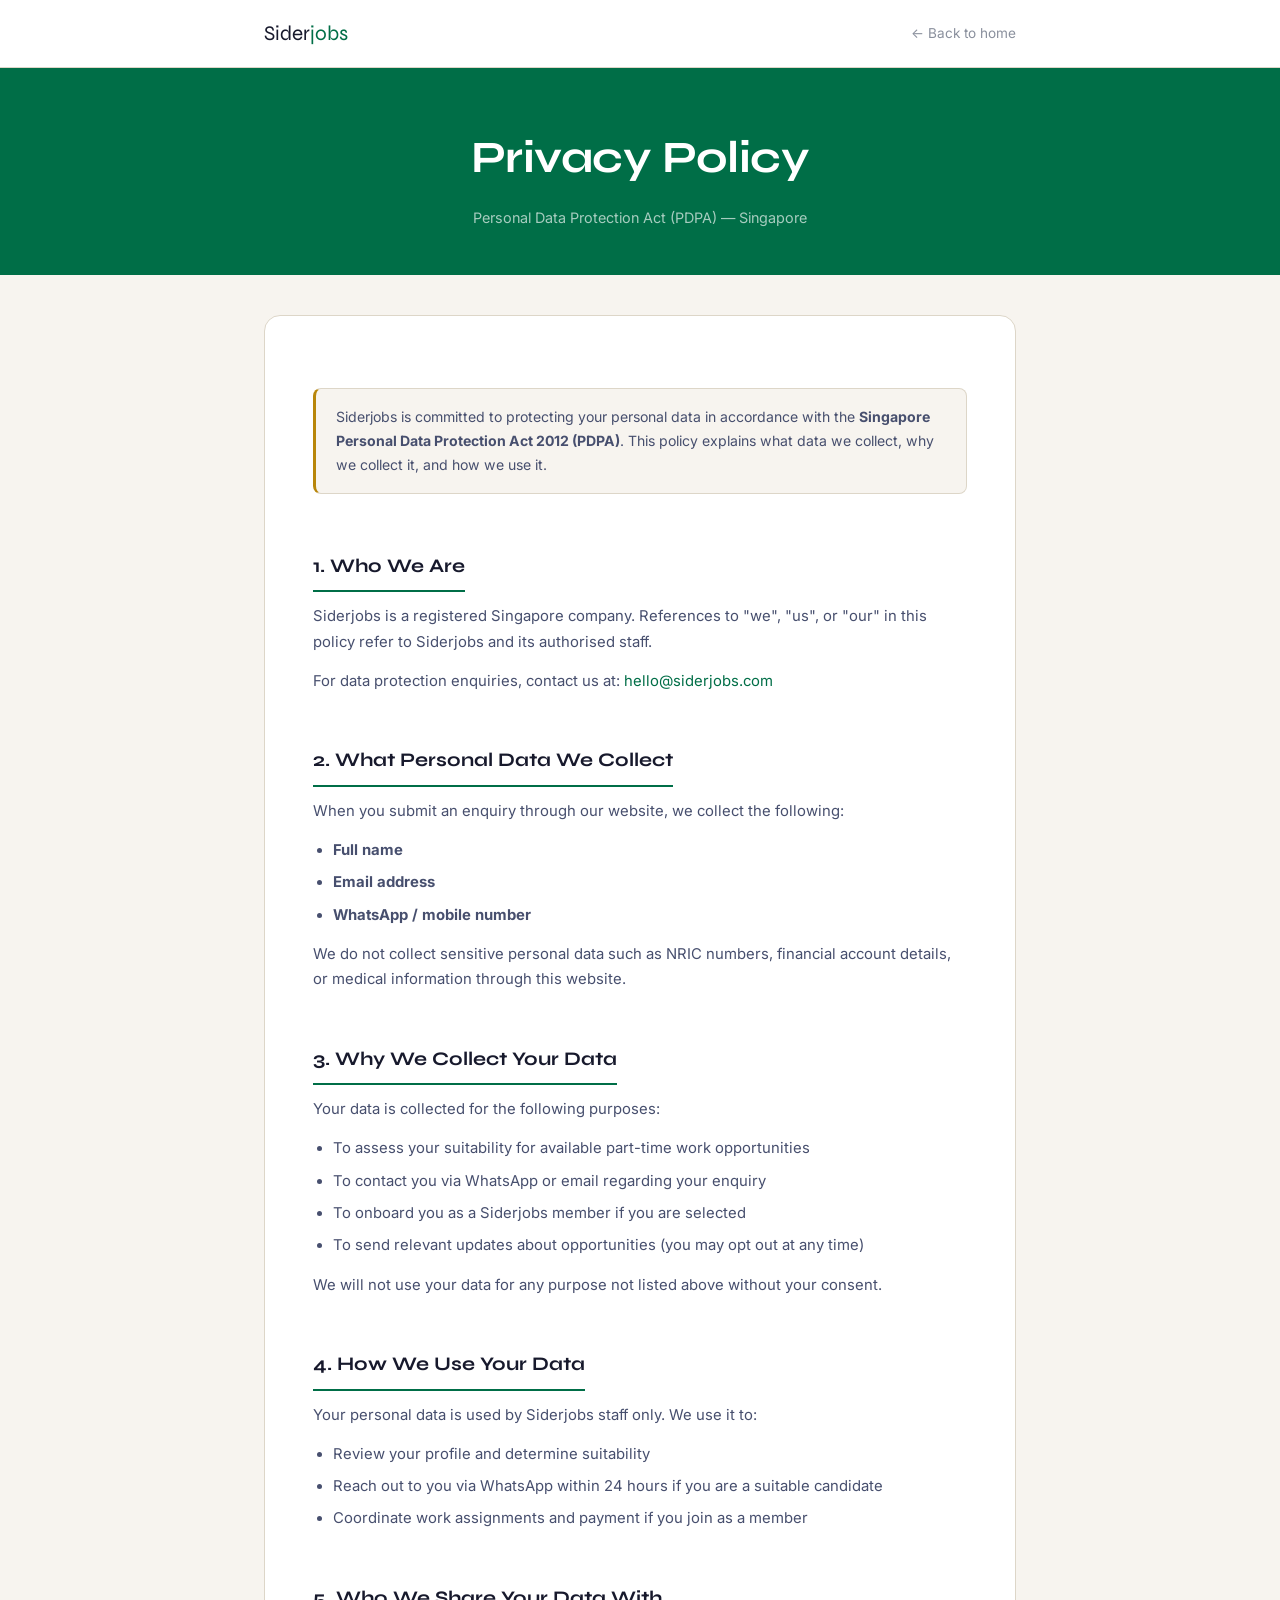
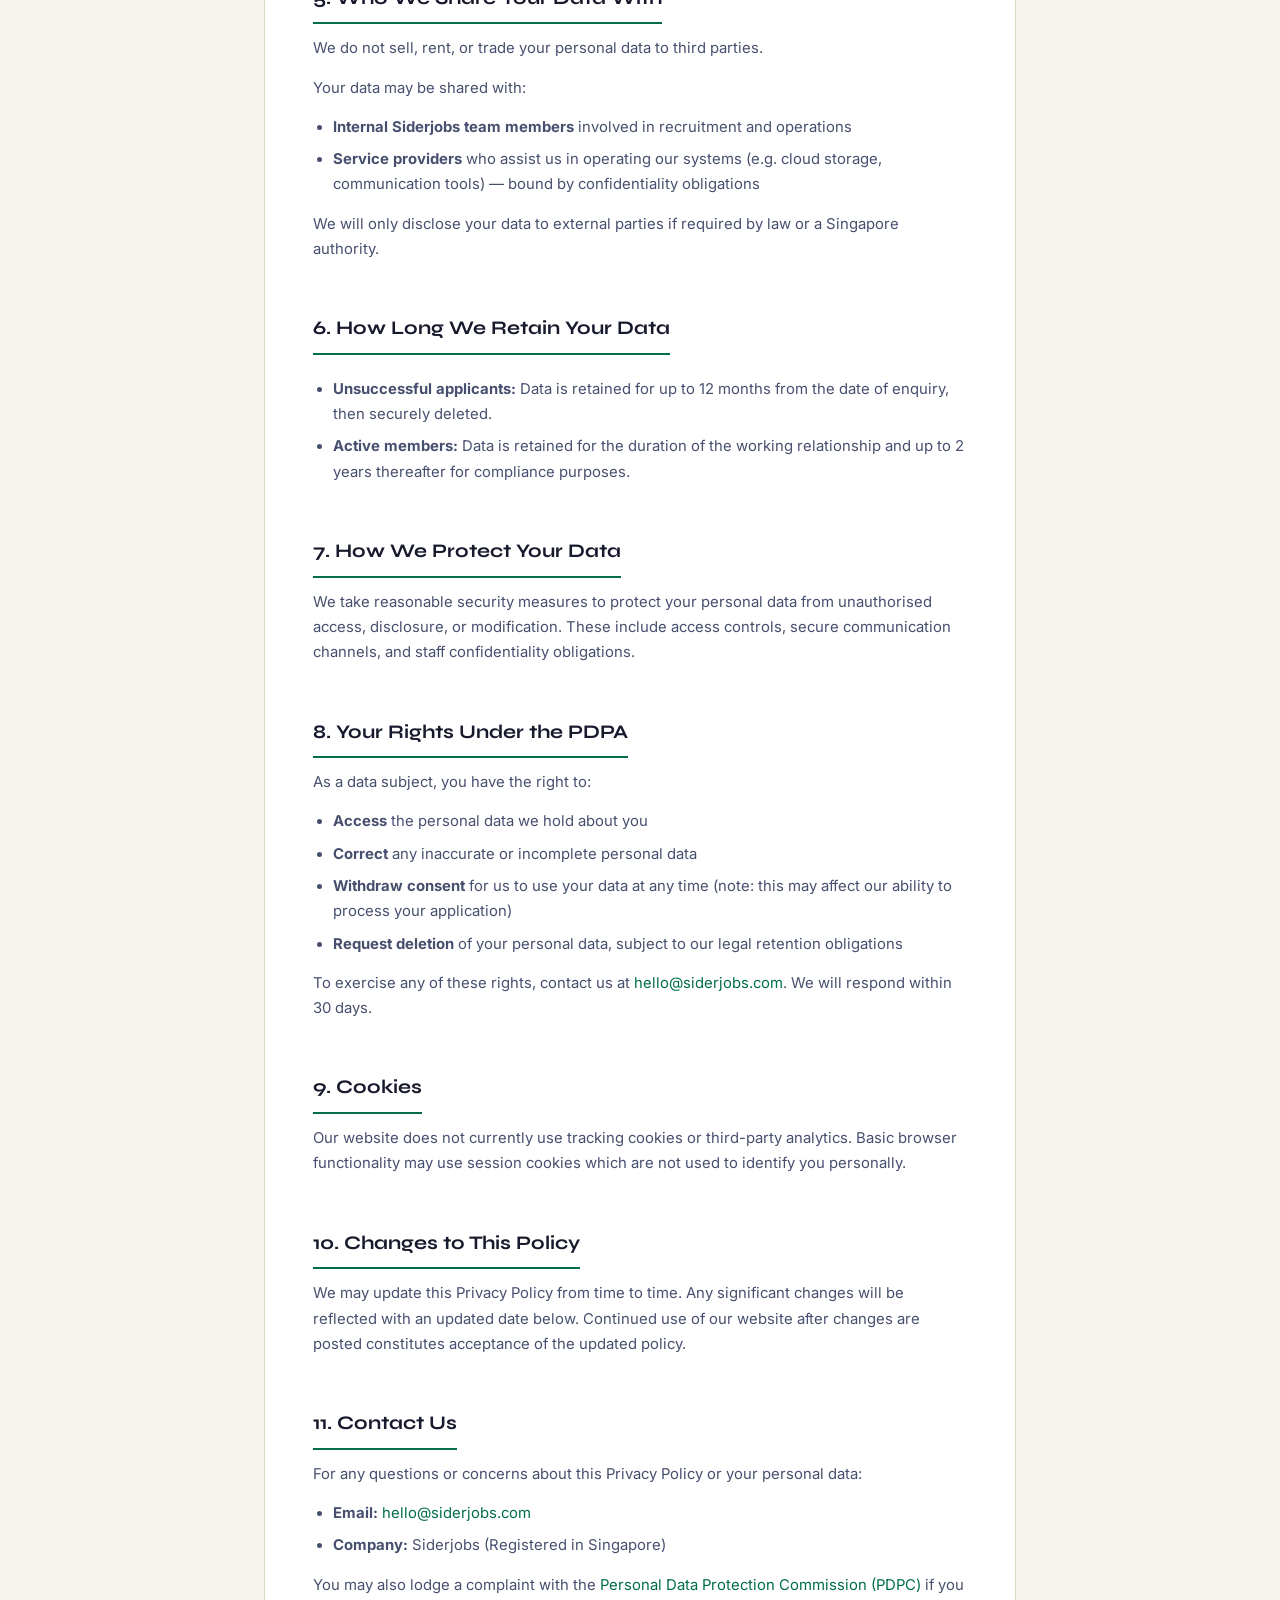
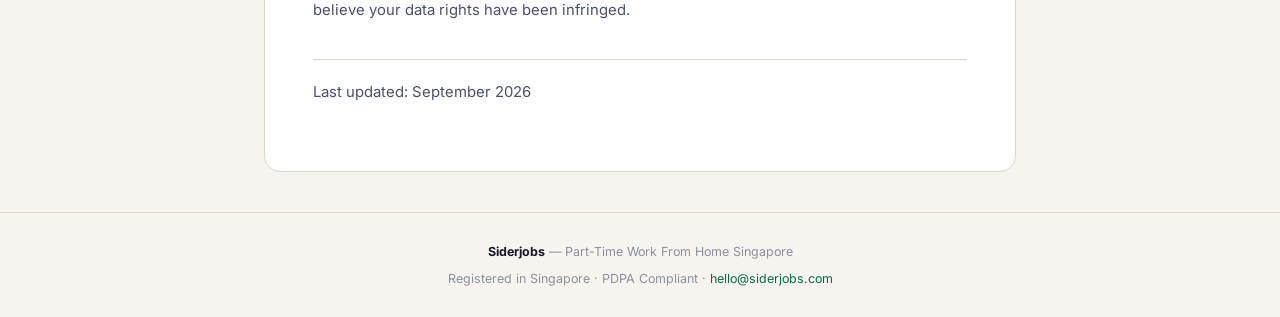
==== commit adc33490: "Rename Scoutlyft to Siderjobs and remove the WhatsApp float. Co-authored-by: Cursor <cursoragent@cur" ====
--- a/privacy-policy/index.html
+++ b/privacy-policy/index.html
@@ -3,8 +3,8 @@
 <head>
   <meta charset="UTF-8" />
   <meta name="viewport" content="width=device-width, initial-scale=1.0" />
-  <title>Privacy Policy (PDPA) | Scoutlyft</title>
-  <meta name="description" content="Scoutlyft's Privacy Policy — how we collect, use, and protect your personal data in accordance with Singapore's Personal Data Protection Act (PDPA)." />
+  <title>Privacy Policy (PDPA) | Siderjobs</title>
+  <meta name="description" content="Siderjobs's Privacy Policy — how we collect, use, and protect your personal data in accordance with Singapore's Personal Data Protection Act (PDPA)." />
   <meta name="robots" content="noindex" />
 
   <link rel="preconnect" href="https://fonts.googleapis.com" />
@@ -20,7 +20,7 @@
 
 <nav>
   <div class="container nav-inner">
-    <a href="../" class="logo">Scout<span>lyft</span></a>
+    <a href="../" class="logo">Sider<span>jobs</span></a>
     <a href="../" class="back-link">← Back to home</a>
   </div>
 </nav>
@@ -36,12 +36,12 @@
   <div class="content">
 
     <div class="highlight-box">
-      <p>Scoutlyft is committed to protecting your personal data in accordance with the <strong>Singapore Personal Data Protection Act 2012 (PDPA)</strong>. This policy explains what data we collect, why we collect it, and how we use it.</p>
+      <p>Siderjobs is committed to protecting your personal data in accordance with the <strong>Singapore Personal Data Protection Act 2012 (PDPA)</strong>. This policy explains what data we collect, why we collect it, and how we use it.</p>
     </div>
 
     <h2>1. Who We Are</h2>
-    <p>Scoutlyft is a registered Singapore company. References to "we", "us", or "our" in this policy refer to Scoutlyft and its authorised staff.</p>
-    <p>For data protection enquiries, contact us at: <a href="mailto:hello@scoutlyft.com">hello@scoutlyft.com</a></p>
+    <p>Siderjobs is a registered Singapore company. References to "we", "us", or "our" in this policy refer to Siderjobs and its authorised staff.</p>
+    <p>For data protection enquiries, contact us at: <a href="mailto:hello@siderjobs.com">hello@siderjobs.com</a></p>
 
     <h2>2. What Personal Data We Collect</h2>
     <p>When you submit an enquiry through our website, we collect the following:</p>
@@ -57,13 +57,13 @@
     <ul>
       <li>To assess your suitability for available part-time work opportunities</li>
       <li>To contact you via WhatsApp or email regarding your enquiry</li>
-      <li>To onboard you as a Scoutlyft member if you are selected</li>
+      <li>To onboard you as a Siderjobs member if you are selected</li>
       <li>To send relevant updates about opportunities (you may opt out at any time)</li>
     </ul>
     <p>We will not use your data for any purpose not listed above without your consent.</p>
 
     <h2>4. How We Use Your Data</h2>
-    <p>Your personal data is used by Scoutlyft staff only. We use it to:</p>
+    <p>Your personal data is used by Siderjobs staff only. We use it to:</p>
     <ul>
       <li>Review your profile and determine suitability</li>
       <li>Reach out to you via WhatsApp within 24 hours if you are a suitable candidate</li>
@@ -74,7 +74,7 @@
     <p>We do not sell, rent, or trade your personal data to third parties.</p>
     <p>Your data may be shared with:</p>
     <ul>
-      <li><strong>Internal Scoutlyft team members</strong> involved in recruitment and operations</li>
+      <li><strong>Internal Siderjobs team members</strong> involved in recruitment and operations</li>
       <li><strong>Service providers</strong> who assist us in operating our systems (e.g. cloud storage, communication tools) — bound by confidentiality obligations</li>
     </ul>
     <p>We will only disclose your data to external parties if required by law or a Singapore authority.</p>
@@ -96,7 +96,7 @@
       <li><strong>Withdraw consent</strong> for us to use your data at any time (note: this may affect our ability to process your application)</li>
       <li><strong>Request deletion</strong> of your personal data, subject to our legal retention obligations</li>
     </ul>
-    <p>To exercise any of these rights, contact us at <a href="mailto:hello@scoutlyft.com">hello@scoutlyft.com</a>. We will respond within 30 days.</p>
+    <p>To exercise any of these rights, contact us at <a href="mailto:hello@siderjobs.com">hello@siderjobs.com</a>. We will respond within 30 days.</p>
 
     <h2>9. Cookies</h2>
     <p>Our website does not currently use tracking cookies or third-party analytics. Basic browser functionality may use session cookies which are not used to identify you personally.</p>
@@ -107,8 +107,8 @@
     <h2>11. Contact Us</h2>
     <p>For any questions or concerns about this Privacy Policy or your personal data:</p>
     <ul>
-      <li><strong>Email:</strong> <a href="mailto:hello@scoutlyft.com">hello@scoutlyft.com</a></li>
-      <li><strong>Company:</strong> Scoutlyft (Registered in Singapore)</li>
+      <li><strong>Email:</strong> <a href="mailto:hello@siderjobs.com">hello@siderjobs.com</a></li>
+      <li><strong>Company:</strong> Siderjobs (Registered in Singapore)</li>
     </ul>
     <p>You may also lodge a complaint with the <a href="https://www.pdpc.gov.sg" target="_blank" rel="noopener">Personal Data Protection Commission (PDPC)</a> if you believe your data rights have been infringed.</p>
 
@@ -118,8 +118,8 @@
 
 <footer>
   <div class="container">
-    <p style="margin-bottom:5px"><strong>Scoutlyft</strong> — Part-Time Work From Home Singapore</p>
-    <p>Registered in Singapore · PDPA Compliant · <a href="mailto:hello@scoutlyft.com">hello@scoutlyft.com</a></p>
+    <p style="margin-bottom:5px"><strong>Siderjobs</strong> — Part-Time Work From Home Singapore</p>
+    <p>Registered in Singapore · PDPA Compliant · <a href="mailto:hello@siderjobs.com">hello@siderjobs.com</a></p>
   </div>
 </footer>
 
--- a/style.css
+++ b/style.css
@@ -979,22 +979,6 @@
     }
     body.home .ft-bot a:hover { color: #fff; }
 
-    /* ════════════════════════════════
-       WA FLOAT (desktop only)
-    ════════════════════════════════ */
-    body.home .wa-float {
-      position: fixed; bottom: 24px; right: 20px; z-index: 400;
-      width: 56px; height: 56px; padding: 0;
-      background: var(--wa); color: #fff;
-      border-radius: 50%;
-      display: none; align-items: center; justify-content: center;
-      box-shadow: 0 4px 20px rgba(37,211,102,0.3);
-      transition: transform 0.2s, box-shadow 0.2s;
-    }
-    @media (min-width: 768px) { body.home .wa-float { display: flex; } }
-    body.home .wa-float:hover { transform: translateY(-3px); box-shadow: 0 8px 28px rgba(37,211,102,0.38); }
-    body.home .wa-float svg { width: 28px; height: 28px; }
-
 /* PDPA */
 *, *::before, *::after { box-sizing: border-box; margin: 0; padding: 0; }
 
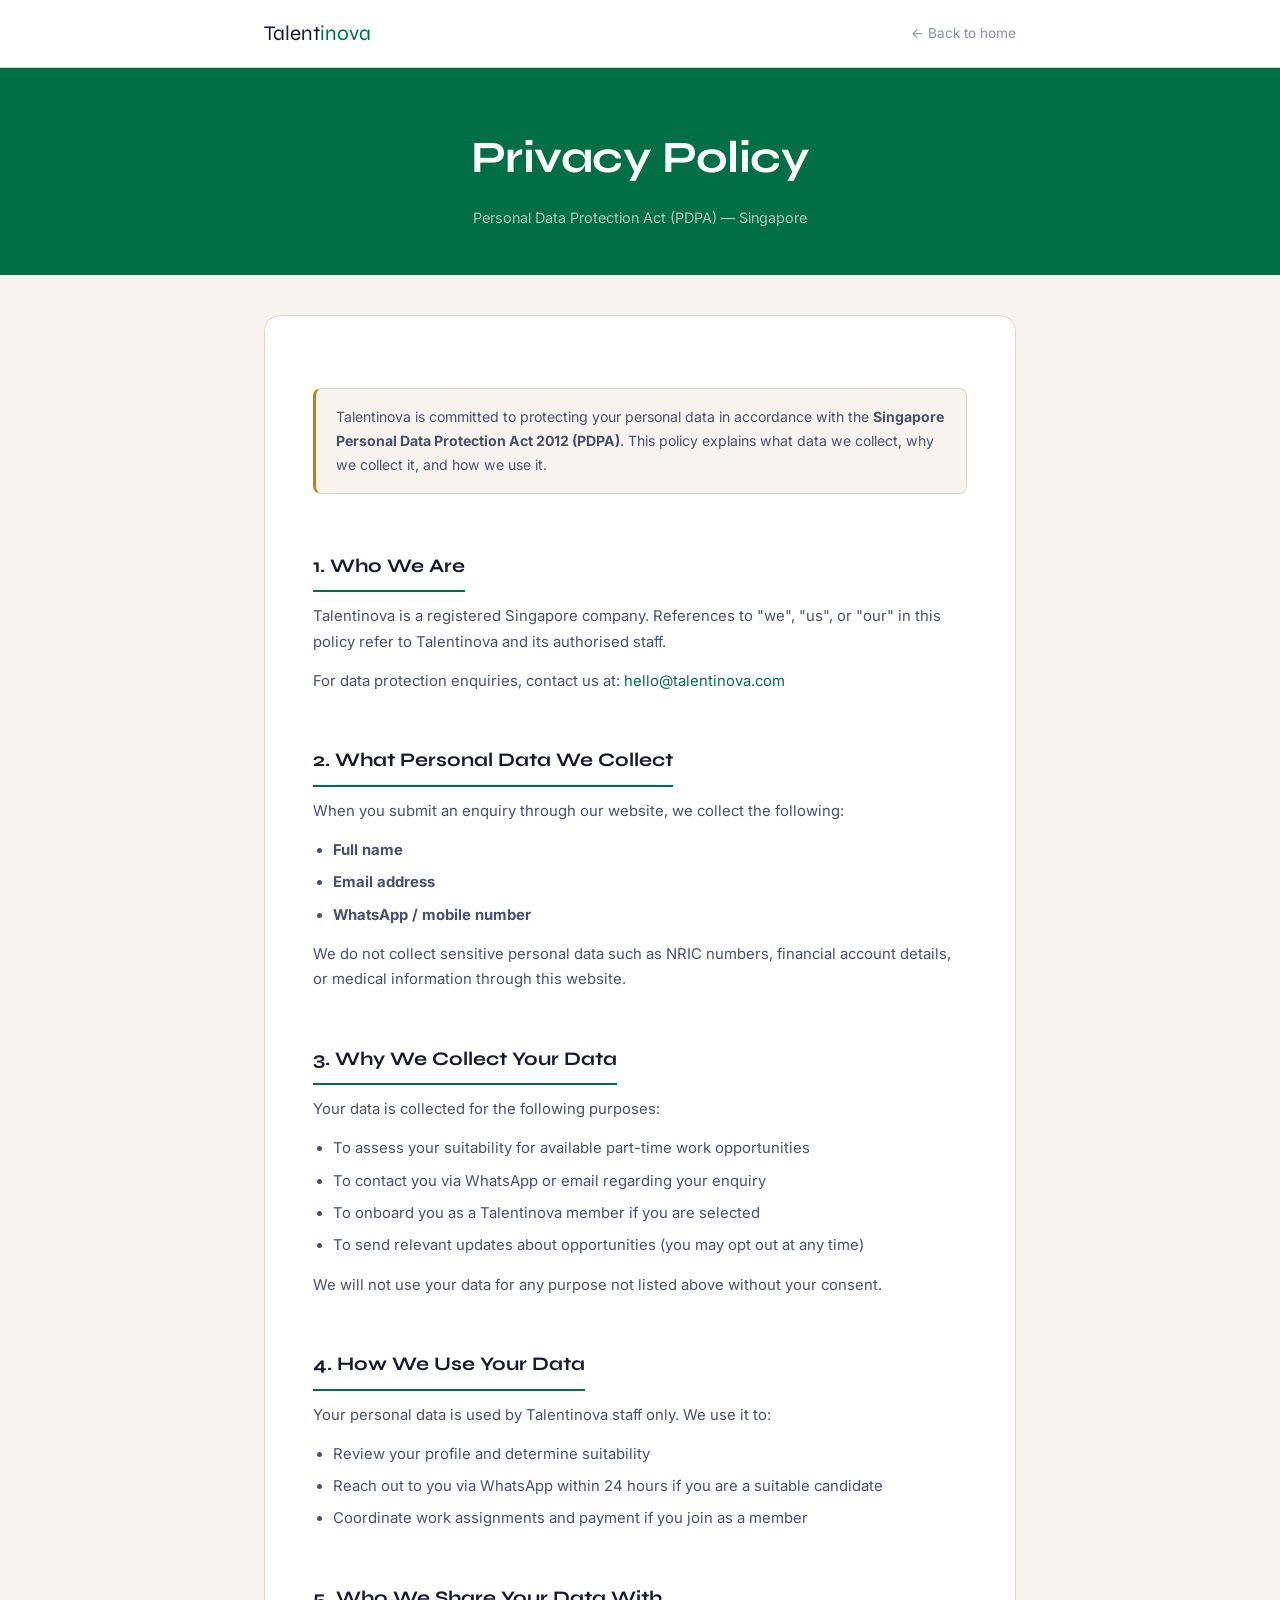
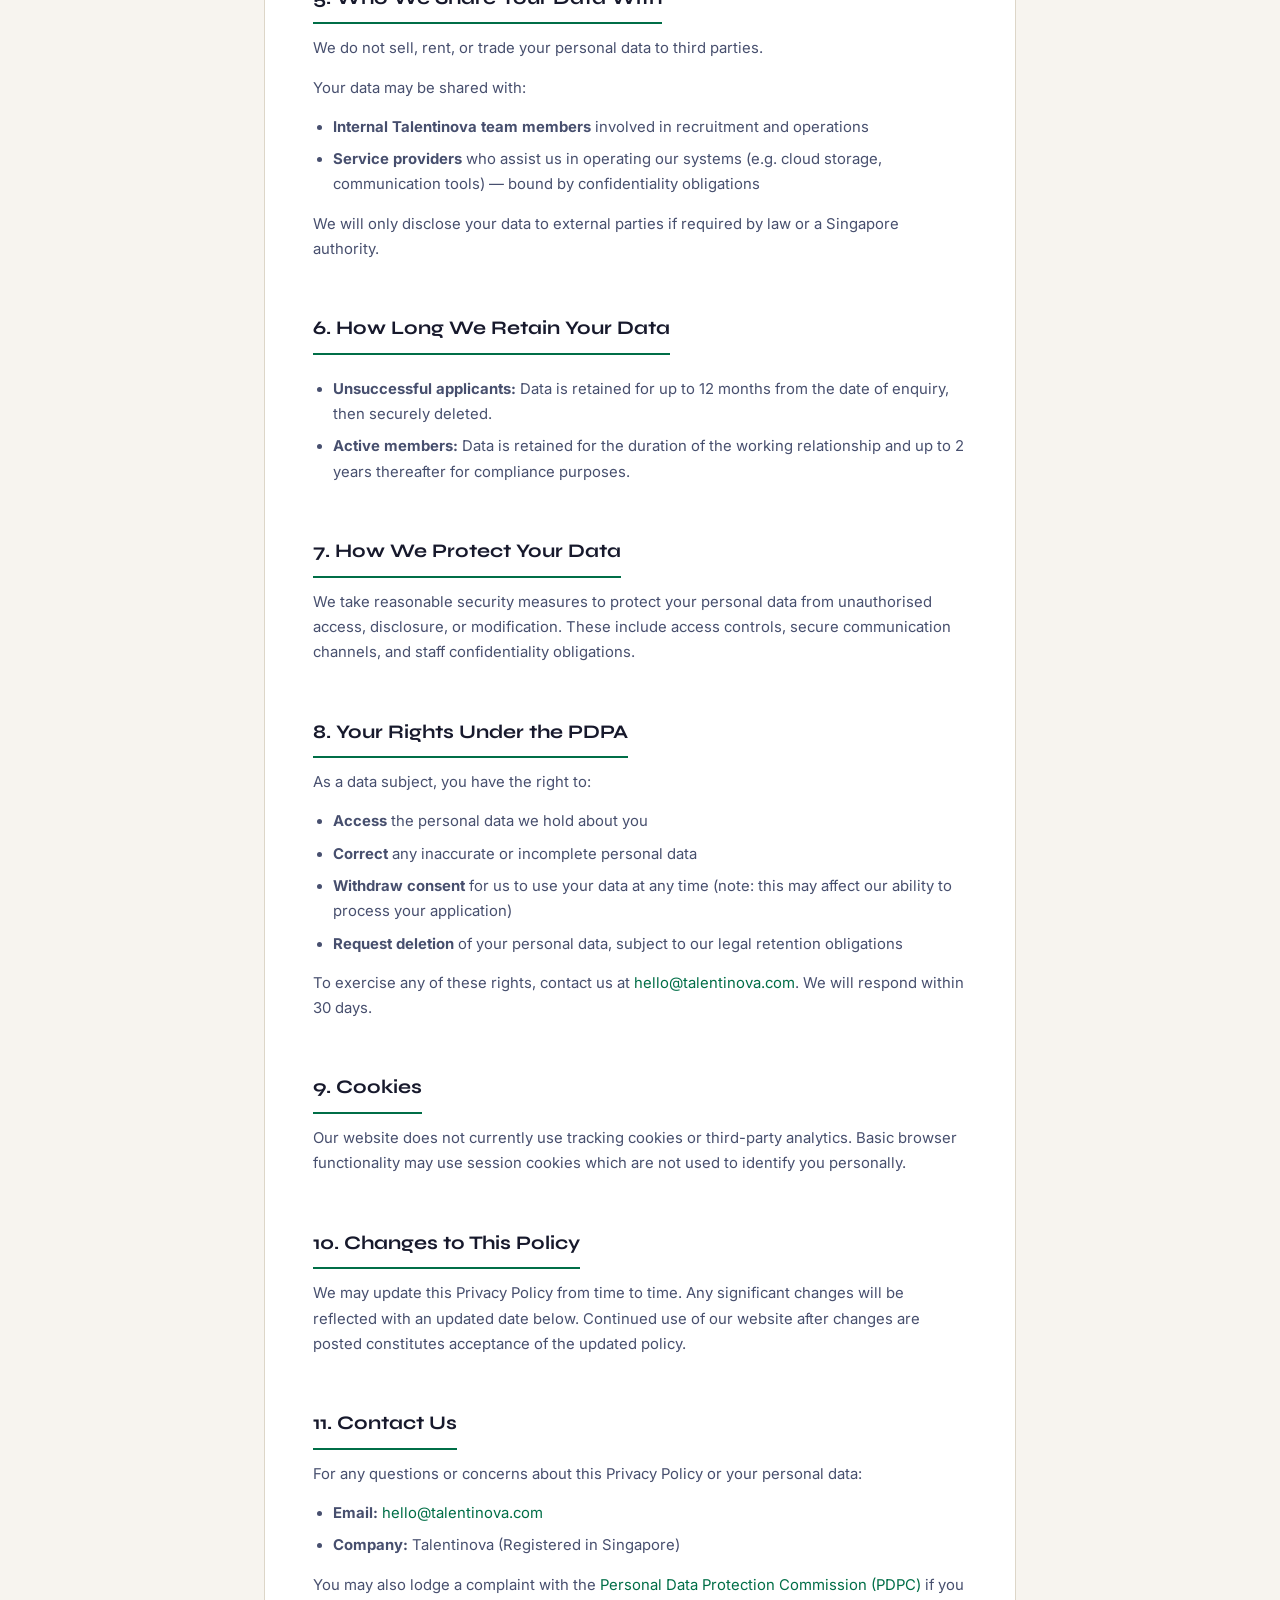
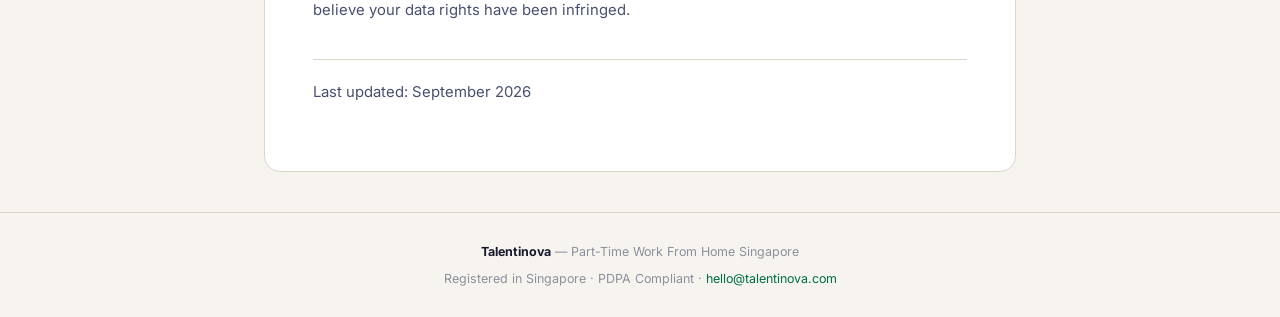
==== commit 98f27822: "XM SG1.0: talentinova.com Co-authored-by: Cursor <cursoragent@cursor.com>" ====
--- a/privacy-policy/index.html
+++ b/privacy-policy/index.html
@@ -3,8 +3,8 @@
 <head>
   <meta charset="UTF-8" />
   <meta name="viewport" content="width=device-width, initial-scale=1.0" />
-  <title>Privacy Policy (PDPA) | Siderjobs</title>
-  <meta name="description" content="Siderjobs's Privacy Policy — how we collect, use, and protect your personal data in accordance with Singapore's Personal Data Protection Act (PDPA)." />
+  <title>Privacy Policy (PDPA) | Talentinova</title>
+  <meta name="description" content="Talentinova's Privacy Policy — how we collect, use, and protect your personal data in accordance with Singapore's Personal Data Protection Act (PDPA)." />
   <meta name="robots" content="noindex" />
 
   <link rel="preconnect" href="https://fonts.googleapis.com" />
@@ -12,15 +12,14 @@
   <link href="https://fonts.googleapis.com/css2?family=Inter:wght@300;400;500;600;700;800&family=Syne:wght@700;800&display=swap" rel="stylesheet" />
 
   <link rel="stylesheet" href="../style.css" />
-  <link rel="icon" href="../favicon.ico?v=s3" sizes="any" />
-  <link rel="icon" type="image/png" href="../favicon.png?v=s3" sizes="32x32" />
+  <link rel="icon" type="image/png" href="../favicon.png?v=tn" sizes="512x512" />
   <link rel="apple-touch-icon" href="../apple-touch-icon.png?v=s3" />
 </head>
 <body class="pdpa">
 
 <nav>
   <div class="container nav-inner">
-    <a href="../" class="logo">Sider<span>jobs</span></a>
+    <a href="../" class="logo">Talent<span>inova</span></a>
     <a href="../" class="back-link">← Back to home</a>
   </div>
 </nav>
@@ -36,12 +35,12 @@
   <div class="content">
 
     <div class="highlight-box">
-      <p>Siderjobs is committed to protecting your personal data in accordance with the <strong>Singapore Personal Data Protection Act 2012 (PDPA)</strong>. This policy explains what data we collect, why we collect it, and how we use it.</p>
+      <p>Talentinova is committed to protecting your personal data in accordance with the <strong>Singapore Personal Data Protection Act 2012 (PDPA)</strong>. This policy explains what data we collect, why we collect it, and how we use it.</p>
     </div>
 
     <h2>1. Who We Are</h2>
-    <p>Siderjobs is a registered Singapore company. References to "we", "us", or "our" in this policy refer to Siderjobs and its authorised staff.</p>
-    <p>For data protection enquiries, contact us at: <a href="mailto:hello@siderjobs.com">hello@siderjobs.com</a></p>
+    <p>Talentinova is a registered Singapore company. References to "we", "us", or "our" in this policy refer to Talentinova and its authorised staff.</p>
+    <p>For data protection enquiries, contact us at: <a href="mailto:hello@talentinova.com">hello@talentinova.com</a></p>
 
     <h2>2. What Personal Data We Collect</h2>
     <p>When you submit an enquiry through our website, we collect the following:</p>
@@ -57,13 +56,13 @@
     <ul>
       <li>To assess your suitability for available part-time work opportunities</li>
       <li>To contact you via WhatsApp or email regarding your enquiry</li>
-      <li>To onboard you as a Siderjobs member if you are selected</li>
+      <li>To onboard you as a Talentinova member if you are selected</li>
       <li>To send relevant updates about opportunities (you may opt out at any time)</li>
     </ul>
     <p>We will not use your data for any purpose not listed above without your consent.</p>
 
     <h2>4. How We Use Your Data</h2>
-    <p>Your personal data is used by Siderjobs staff only. We use it to:</p>
+    <p>Your personal data is used by Talentinova staff only. We use it to:</p>
     <ul>
       <li>Review your profile and determine suitability</li>
       <li>Reach out to you via WhatsApp within 24 hours if you are a suitable candidate</li>
@@ -74,7 +73,7 @@
     <p>We do not sell, rent, or trade your personal data to third parties.</p>
     <p>Your data may be shared with:</p>
     <ul>
-      <li><strong>Internal Siderjobs team members</strong> involved in recruitment and operations</li>
+      <li><strong>Internal Talentinova team members</strong> involved in recruitment and operations</li>
       <li><strong>Service providers</strong> who assist us in operating our systems (e.g. cloud storage, communication tools) — bound by confidentiality obligations</li>
     </ul>
     <p>We will only disclose your data to external parties if required by law or a Singapore authority.</p>
@@ -96,7 +95,7 @@
       <li><strong>Withdraw consent</strong> for us to use your data at any time (note: this may affect our ability to process your application)</li>
       <li><strong>Request deletion</strong> of your personal data, subject to our legal retention obligations</li>
     </ul>
-    <p>To exercise any of these rights, contact us at <a href="mailto:hello@siderjobs.com">hello@siderjobs.com</a>. We will respond within 30 days.</p>
+    <p>To exercise any of these rights, contact us at <a href="mailto:hello@talentinova.com">hello@talentinova.com</a>. We will respond within 30 days.</p>
 
     <h2>9. Cookies</h2>
     <p>Our website does not currently use tracking cookies or third-party analytics. Basic browser functionality may use session cookies which are not used to identify you personally.</p>
@@ -107,8 +106,8 @@
     <h2>11. Contact Us</h2>
     <p>For any questions or concerns about this Privacy Policy or your personal data:</p>
     <ul>
-      <li><strong>Email:</strong> <a href="mailto:hello@siderjobs.com">hello@siderjobs.com</a></li>
-      <li><strong>Company:</strong> Siderjobs (Registered in Singapore)</li>
+      <li><strong>Email:</strong> <a href="mailto:hello@talentinova.com">hello@talentinova.com</a></li>
+      <li><strong>Company:</strong> Talentinova (Registered in Singapore)</li>
     </ul>
     <p>You may also lodge a complaint with the <a href="https://www.pdpc.gov.sg" target="_blank" rel="noopener">Personal Data Protection Commission (PDPC)</a> if you believe your data rights have been infringed.</p>
 
@@ -118,8 +117,8 @@
 
 <footer>
   <div class="container">
-    <p style="margin-bottom:5px"><strong>Siderjobs</strong> — Part-Time Work From Home Singapore</p>
-    <p>Registered in Singapore · PDPA Compliant · <a href="mailto:hello@siderjobs.com">hello@siderjobs.com</a></p>
+    <p style="margin-bottom:5px"><strong>Talentinova</strong> — Part-Time Work From Home Singapore</p>
+    <p>Registered in Singapore · PDPA Compliant · <a href="mailto:hello@talentinova.com">hello@talentinova.com</a></p>
   </div>
 </footer>
 
--- a/style.css
+++ b/style.css
@@ -700,7 +700,7 @@
     body.home .tier-top { display: flex; align-items: center; justify-content: space-between; gap: 10px; flex-wrap: wrap; }
     body.home .tier-label { font-weight: 700; font-size: 15px; color: var(--ink); line-height: 1.2; }
     body.home .tier-hrs   { font-size: 12.5px; color: var(--ink2); margin-top: 2px; }
-    body.home .tier-earn  { text-align: right; flex-shrink: 0; }
+    body.home .tier-earn  { text-align: right; flex-shrink: 0; align-self: center; margin-left: auto; }
     body.home .tier-amt   { font-family: var(--display); font-size: 1.55rem; color: var(--forest); line-height: 1; letter-spacing: -0.02em; }
     body.home .tier-opt.selected .tier-amt { color: var(--forest); }
     body.home .tier-per   { font-size: 11px; color: var(--muted); }
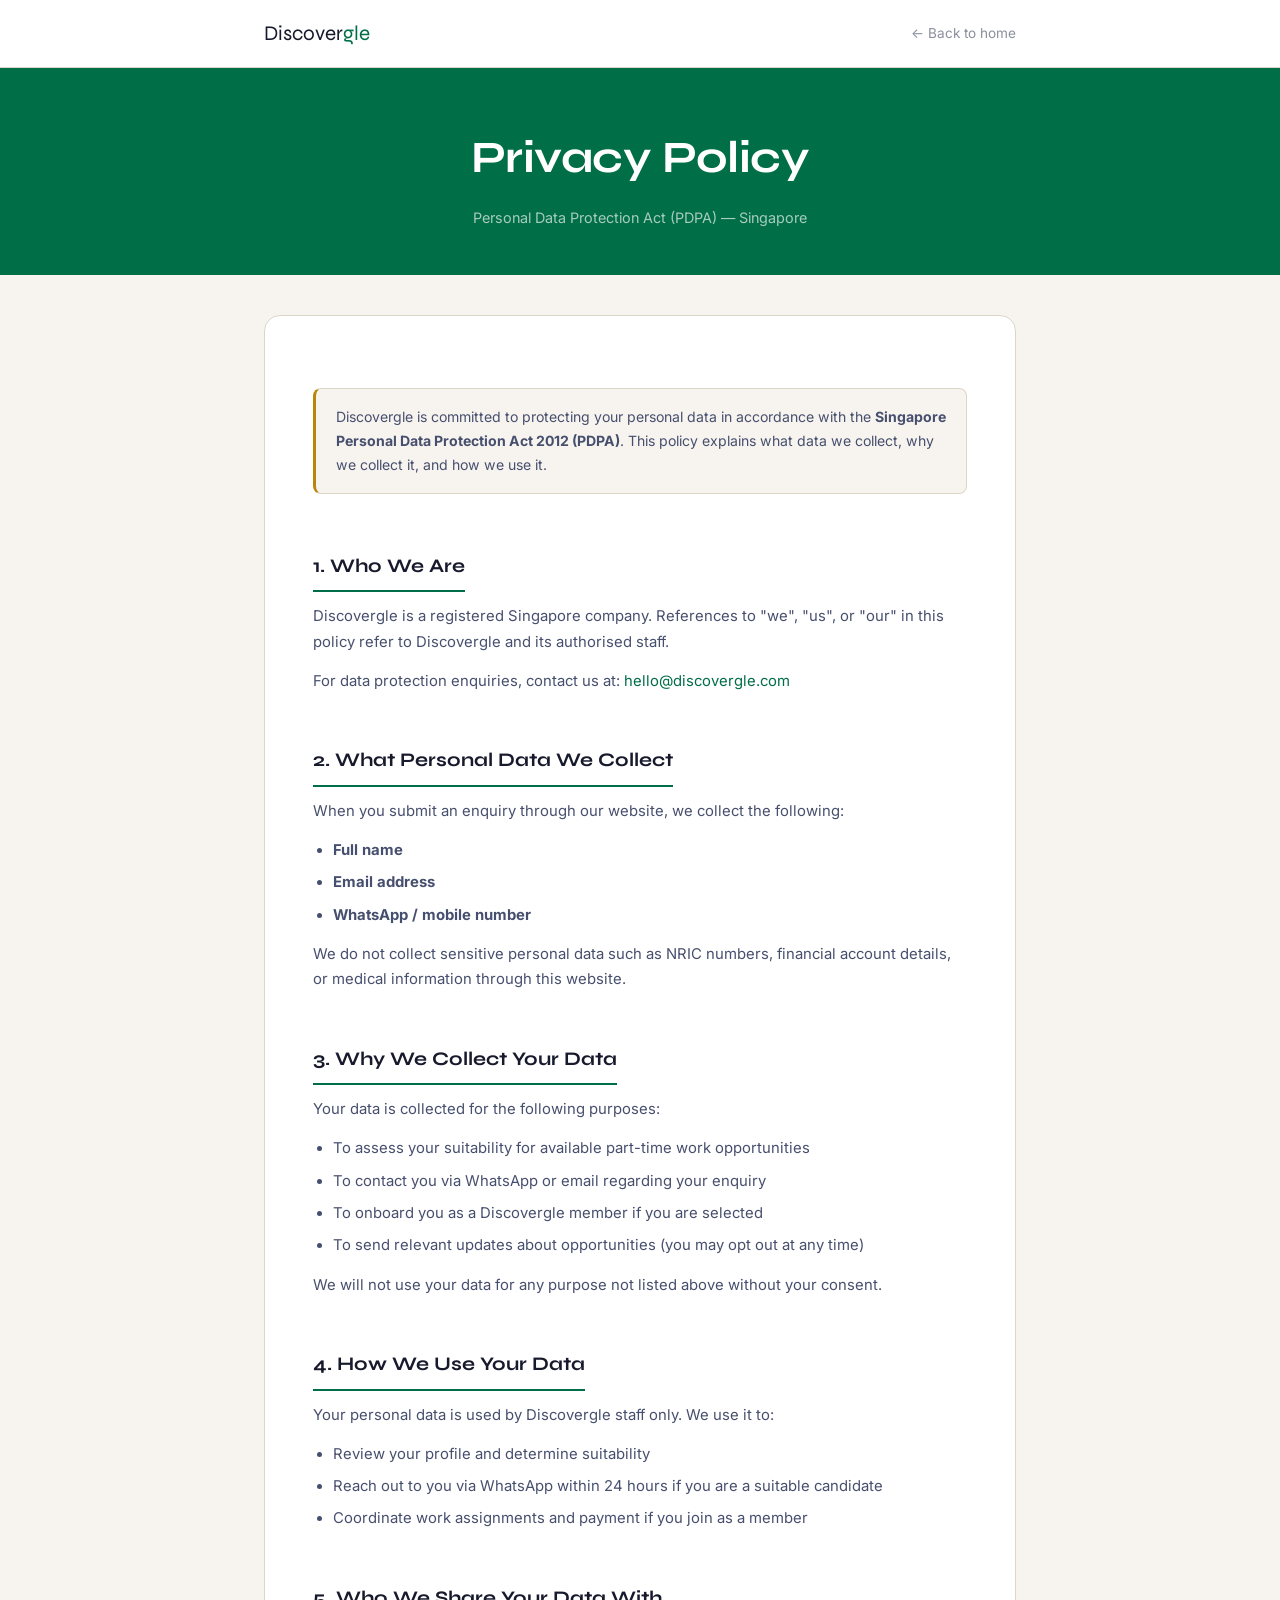
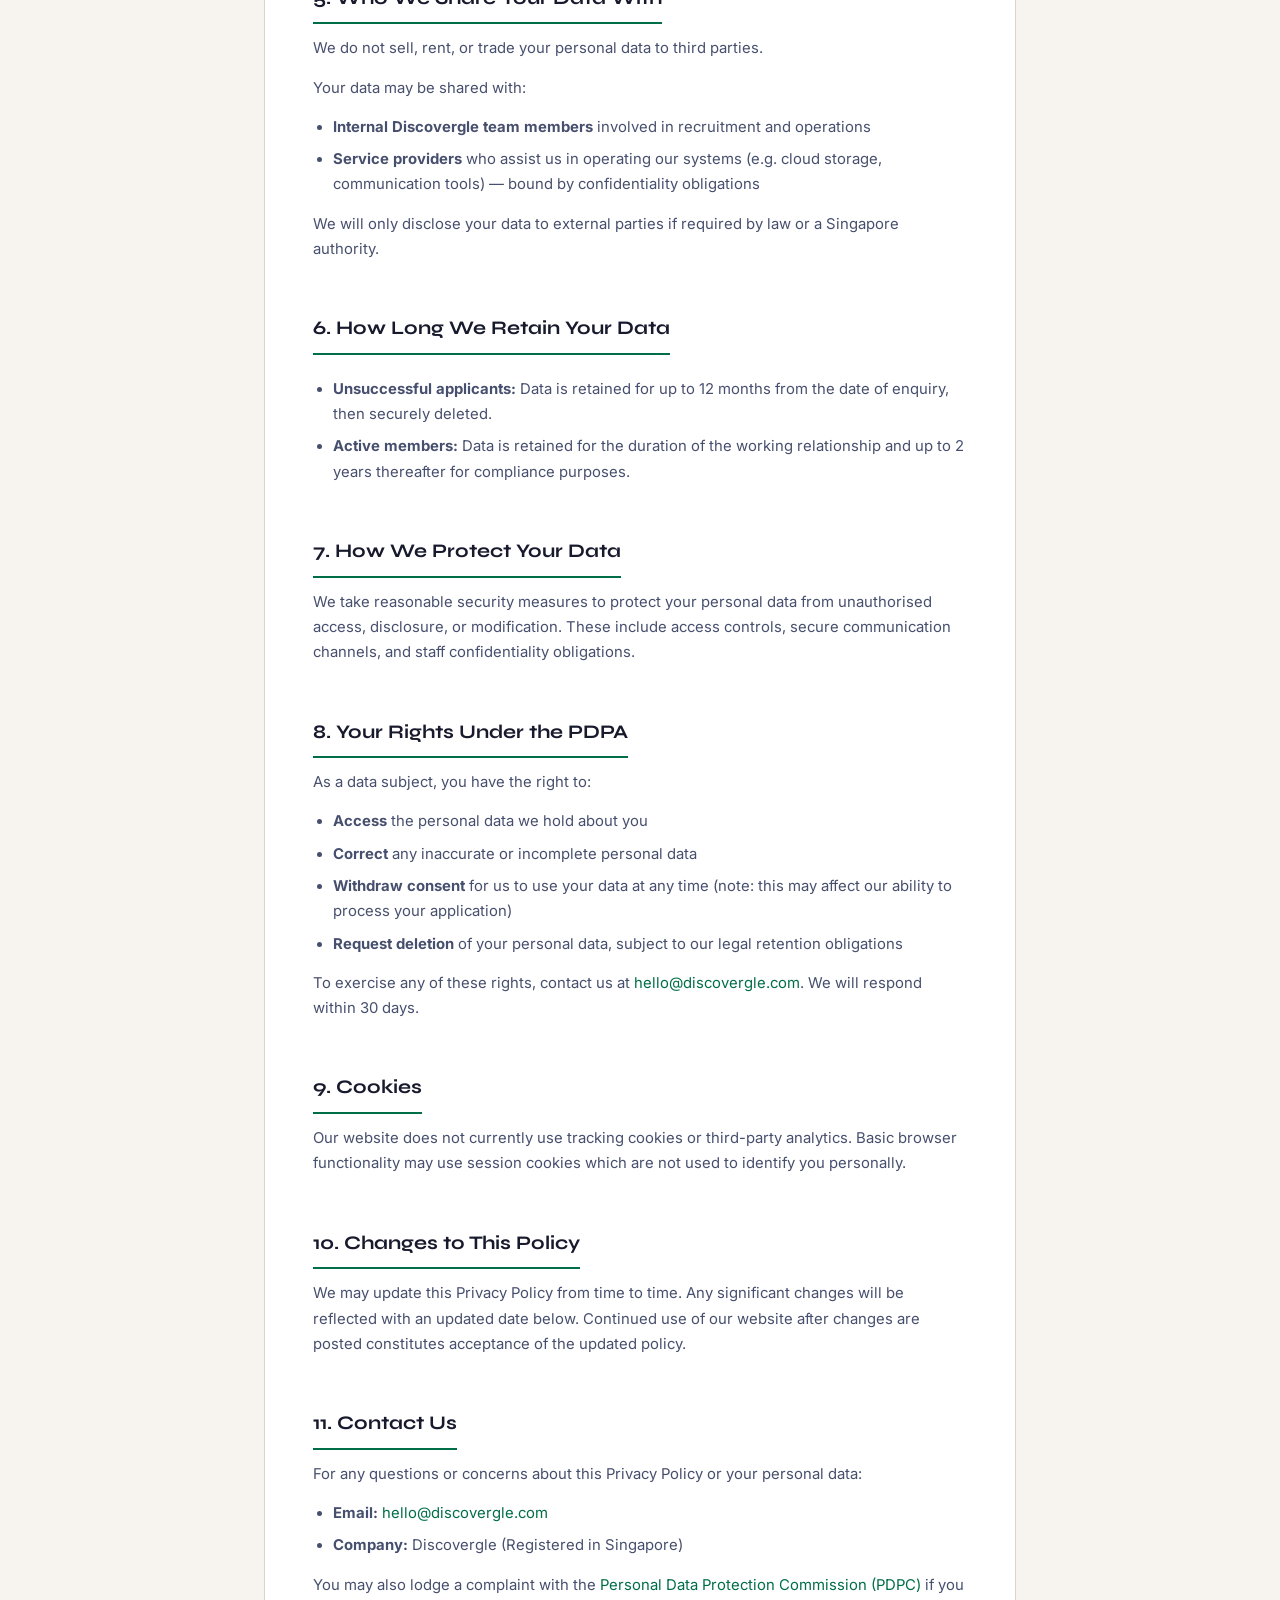
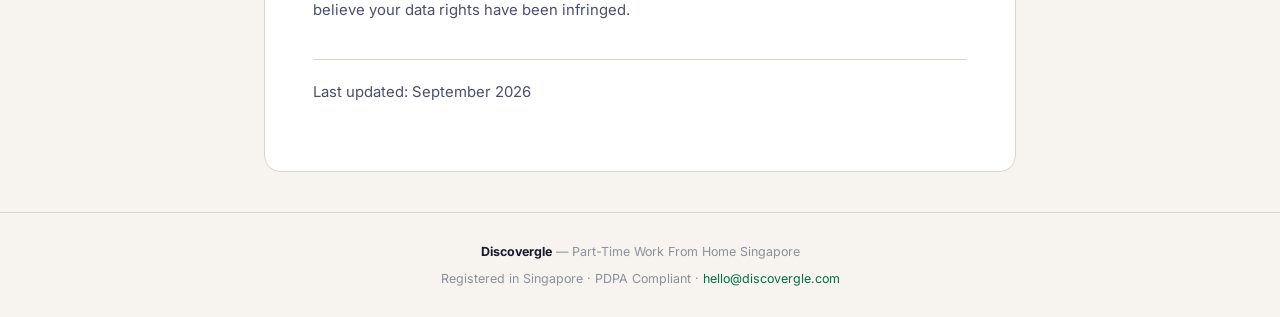
==== commit d10cfd7a: "XM SG1.0: discovergle.com Co-authored-by: Cursor <cursoragent@cursor.com>" ====
--- a/privacy-policy/index.html
+++ b/privacy-policy/index.html
@@ -3,8 +3,8 @@
 <head>
   <meta charset="UTF-8" />
   <meta name="viewport" content="width=device-width, initial-scale=1.0" />
-  <title>Privacy Policy (PDPA) | Talentinova</title>
-  <meta name="description" content="Talentinova's Privacy Policy — how we collect, use, and protect your personal data in accordance with Singapore's Personal Data Protection Act (PDPA)." />
+  <title>Privacy Policy (PDPA) | Discovergle</title>
+  <meta name="description" content="Discovergle's Privacy Policy — how we collect, use, and protect your personal data in accordance with Singapore's Personal Data Protection Act (PDPA)." />
   <meta name="robots" content="noindex" />
 
   <link rel="preconnect" href="https://fonts.googleapis.com" />
@@ -19,7 +19,7 @@
 
 <nav>
   <div class="container nav-inner">
-    <a href="../" class="logo">Talent<span>inova</span></a>
+    <a href="../" class="logo">Discover<span>gle</span></a>
     <a href="../" class="back-link">← Back to home</a>
   </div>
 </nav>
@@ -35,12 +35,12 @@
   <div class="content">
 
     <div class="highlight-box">
-      <p>Talentinova is committed to protecting your personal data in accordance with the <strong>Singapore Personal Data Protection Act 2012 (PDPA)</strong>. This policy explains what data we collect, why we collect it, and how we use it.</p>
+      <p>Discovergle is committed to protecting your personal data in accordance with the <strong>Singapore Personal Data Protection Act 2012 (PDPA)</strong>. This policy explains what data we collect, why we collect it, and how we use it.</p>
     </div>
 
     <h2>1. Who We Are</h2>
-    <p>Talentinova is a registered Singapore company. References to "we", "us", or "our" in this policy refer to Talentinova and its authorised staff.</p>
-    <p>For data protection enquiries, contact us at: <a href="mailto:hello@talentinova.com">hello@talentinova.com</a></p>
+    <p>Discovergle is a registered Singapore company. References to "we", "us", or "our" in this policy refer to Discovergle and its authorised staff.</p>
+    <p>For data protection enquiries, contact us at: <a href="mailto:hello@discovergle.com">hello@discovergle.com</a></p>
 
     <h2>2. What Personal Data We Collect</h2>
     <p>When you submit an enquiry through our website, we collect the following:</p>
@@ -56,13 +56,13 @@
     <ul>
       <li>To assess your suitability for available part-time work opportunities</li>
       <li>To contact you via WhatsApp or email regarding your enquiry</li>
-      <li>To onboard you as a Talentinova member if you are selected</li>
+      <li>To onboard you as a Discovergle member if you are selected</li>
       <li>To send relevant updates about opportunities (you may opt out at any time)</li>
     </ul>
     <p>We will not use your data for any purpose not listed above without your consent.</p>
 
     <h2>4. How We Use Your Data</h2>
-    <p>Your personal data is used by Talentinova staff only. We use it to:</p>
+    <p>Your personal data is used by Discovergle staff only. We use it to:</p>
     <ul>
       <li>Review your profile and determine suitability</li>
       <li>Reach out to you via WhatsApp within 24 hours if you are a suitable candidate</li>
@@ -73,7 +73,7 @@
     <p>We do not sell, rent, or trade your personal data to third parties.</p>
     <p>Your data may be shared with:</p>
     <ul>
-      <li><strong>Internal Talentinova team members</strong> involved in recruitment and operations</li>
+      <li><strong>Internal Discovergle team members</strong> involved in recruitment and operations</li>
       <li><strong>Service providers</strong> who assist us in operating our systems (e.g. cloud storage, communication tools) — bound by confidentiality obligations</li>
     </ul>
     <p>We will only disclose your data to external parties if required by law or a Singapore authority.</p>
@@ -95,7 +95,7 @@
       <li><strong>Withdraw consent</strong> for us to use your data at any time (note: this may affect our ability to process your application)</li>
       <li><strong>Request deletion</strong> of your personal data, subject to our legal retention obligations</li>
     </ul>
-    <p>To exercise any of these rights, contact us at <a href="mailto:hello@talentinova.com">hello@talentinova.com</a>. We will respond within 30 days.</p>
+    <p>To exercise any of these rights, contact us at <a href="mailto:hello@discovergle.com">hello@discovergle.com</a>. We will respond within 30 days.</p>
 
     <h2>9. Cookies</h2>
     <p>Our website does not currently use tracking cookies or third-party analytics. Basic browser functionality may use session cookies which are not used to identify you personally.</p>
@@ -106,8 +106,8 @@
     <h2>11. Contact Us</h2>
     <p>For any questions or concerns about this Privacy Policy or your personal data:</p>
     <ul>
-      <li><strong>Email:</strong> <a href="mailto:hello@talentinova.com">hello@talentinova.com</a></li>
-      <li><strong>Company:</strong> Talentinova (Registered in Singapore)</li>
+      <li><strong>Email:</strong> <a href="mailto:hello@discovergle.com">hello@discovergle.com</a></li>
+      <li><strong>Company:</strong> Discovergle (Registered in Singapore)</li>
     </ul>
     <p>You may also lodge a complaint with the <a href="https://www.pdpc.gov.sg" target="_blank" rel="noopener">Personal Data Protection Commission (PDPC)</a> if you believe your data rights have been infringed.</p>
 
@@ -117,8 +117,8 @@
 
 <footer>
   <div class="container">
-    <p style="margin-bottom:5px"><strong>Talentinova</strong> — Part-Time Work From Home Singapore</p>
-    <p>Registered in Singapore · PDPA Compliant · <a href="mailto:hello@talentinova.com">hello@talentinova.com</a></p>
+    <p style="margin-bottom:5px"><strong>Discovergle</strong> — Part-Time Work From Home Singapore</p>
+    <p>Registered in Singapore · PDPA Compliant · <a href="mailto:hello@discovergle.com">hello@discovergle.com</a></p>
   </div>
 </footer>
 
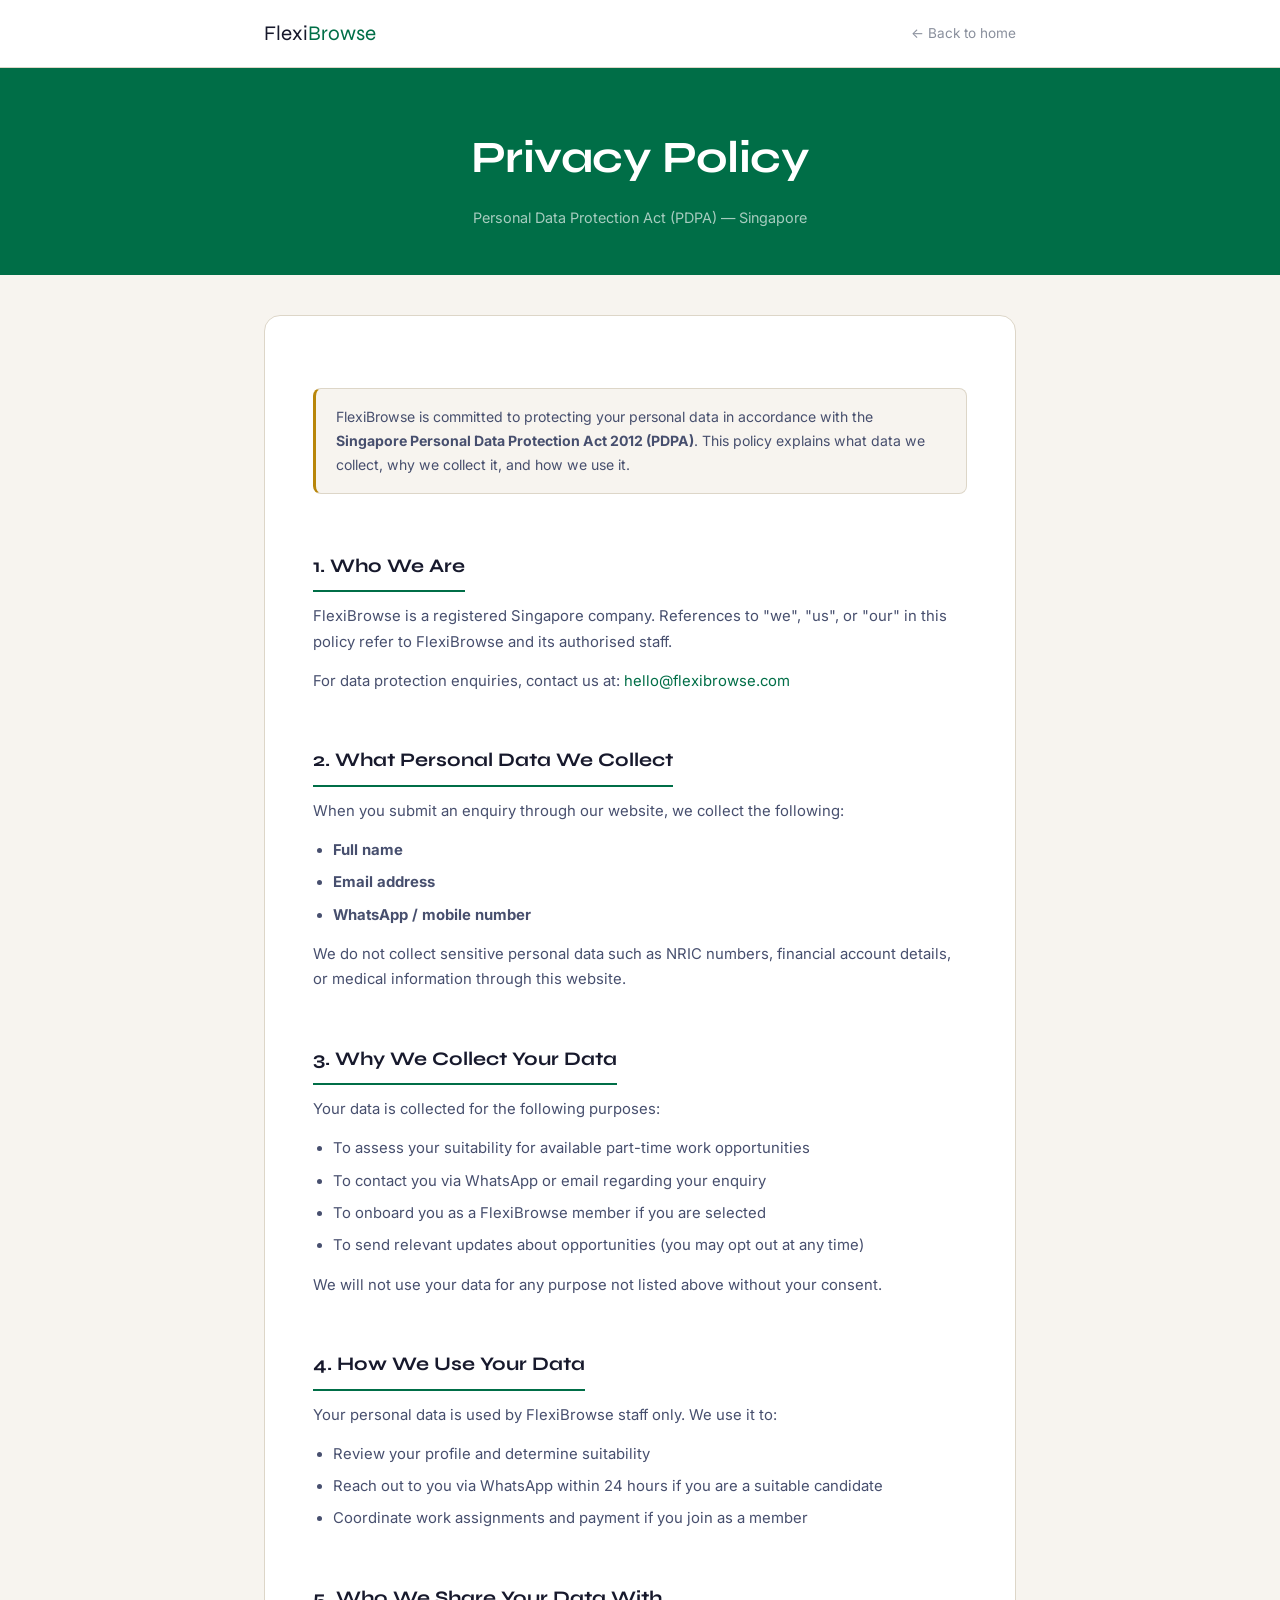
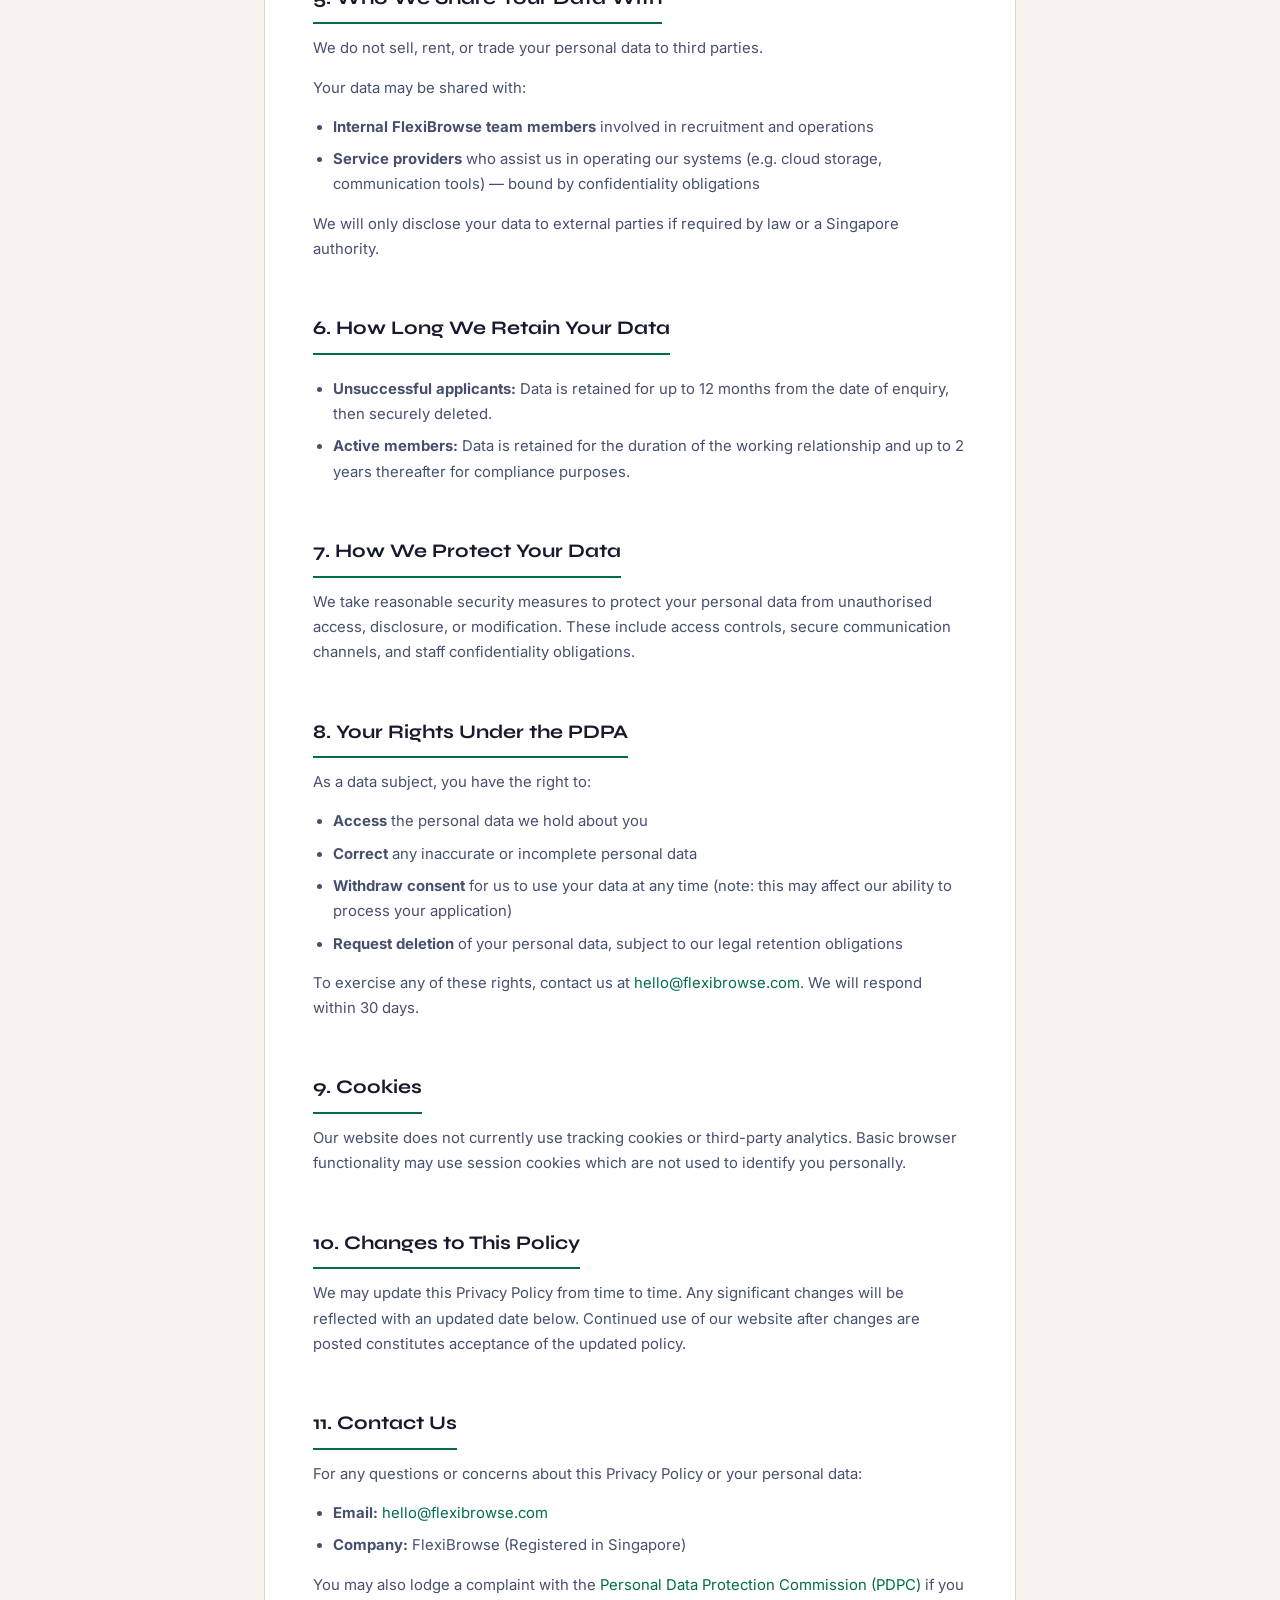
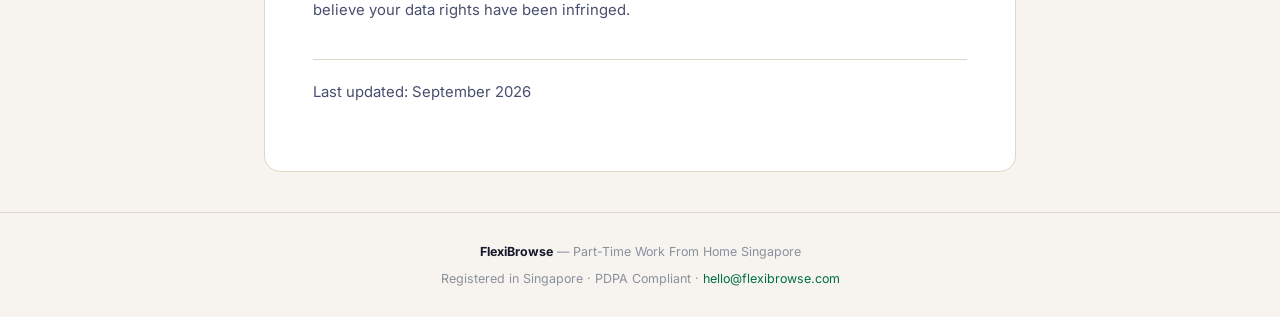
==== commit 6e28c750: "Rebrand Discovergle as FlexiBrowse" ====
--- a/privacy-policy/index.html
+++ b/privacy-policy/index.html
@@ -3,8 +3,8 @@
 <head>
   <meta charset="UTF-8" />
   <meta name="viewport" content="width=device-width, initial-scale=1.0" />
-  <title>Privacy Policy (PDPA) | Discovergle</title>
-  <meta name="description" content="Discovergle's Privacy Policy — how we collect, use, and protect your personal data in accordance with Singapore's Personal Data Protection Act (PDPA)." />
+  <title>Privacy Policy (PDPA) | FlexiBrowse</title>
+  <meta name="description" content="FlexiBrowse's Privacy Policy — how we collect, use, and protect your personal data in accordance with Singapore's Personal Data Protection Act (PDPA)." />
   <meta name="robots" content="noindex" />
 
   <link rel="preconnect" href="https://fonts.googleapis.com" />
@@ -12,14 +12,14 @@
   <link href="https://fonts.googleapis.com/css2?family=Inter:wght@300;400;500;600;700;800&family=Syne:wght@700;800&display=swap" rel="stylesheet" />
 
   <link rel="stylesheet" href="../style.css" />
-  <link rel="icon" type="image/png" href="../favicon.png?v=tn" sizes="512x512" />
-  <link rel="apple-touch-icon" href="../apple-touch-icon.png?v=s3" />
+  <link rel="icon" type="image/png" href="../favicon.png?v=flexibrowse" sizes="512x512" />
+  <link rel="apple-touch-icon" href="../apple-touch-icon.png?v=flexibrowse" />
 </head>
 <body class="pdpa">
 
 <nav>
   <div class="container nav-inner">
-    <a href="../" class="logo">Discover<span>gle</span></a>
+    <a href="../" class="logo">Flexi<span>Browse</span></a>
     <a href="../" class="back-link">← Back to home</a>
   </div>
 </nav>
@@ -35,12 +35,12 @@
   <div class="content">
 
     <div class="highlight-box">
-      <p>Discovergle is committed to protecting your personal data in accordance with the <strong>Singapore Personal Data Protection Act 2012 (PDPA)</strong>. This policy explains what data we collect, why we collect it, and how we use it.</p>
+      <p>FlexiBrowse is committed to protecting your personal data in accordance with the <strong>Singapore Personal Data Protection Act 2012 (PDPA)</strong>. This policy explains what data we collect, why we collect it, and how we use it.</p>
     </div>
 
     <h2>1. Who We Are</h2>
-    <p>Discovergle is a registered Singapore company. References to "we", "us", or "our" in this policy refer to Discovergle and its authorised staff.</p>
-    <p>For data protection enquiries, contact us at: <a href="mailto:hello@discovergle.com">hello@discovergle.com</a></p>
+    <p>FlexiBrowse is a registered Singapore company. References to "we", "us", or "our" in this policy refer to FlexiBrowse and its authorised staff.</p>
+    <p>For data protection enquiries, contact us at: <a href="mailto:hello@flexibrowse.com">hello@flexibrowse.com</a></p>
 
     <h2>2. What Personal Data We Collect</h2>
     <p>When you submit an enquiry through our website, we collect the following:</p>
@@ -56,13 +56,13 @@
     <ul>
       <li>To assess your suitability for available part-time work opportunities</li>
       <li>To contact you via WhatsApp or email regarding your enquiry</li>
-      <li>To onboard you as a Discovergle member if you are selected</li>
+      <li>To onboard you as a FlexiBrowse member if you are selected</li>
       <li>To send relevant updates about opportunities (you may opt out at any time)</li>
     </ul>
     <p>We will not use your data for any purpose not listed above without your consent.</p>
 
     <h2>4. How We Use Your Data</h2>
-    <p>Your personal data is used by Discovergle staff only. We use it to:</p>
+    <p>Your personal data is used by FlexiBrowse staff only. We use it to:</p>
     <ul>
       <li>Review your profile and determine suitability</li>
       <li>Reach out to you via WhatsApp within 24 hours if you are a suitable candidate</li>
@@ -73,7 +73,7 @@
     <p>We do not sell, rent, or trade your personal data to third parties.</p>
     <p>Your data may be shared with:</p>
     <ul>
-      <li><strong>Internal Discovergle team members</strong> involved in recruitment and operations</li>
+      <li><strong>Internal FlexiBrowse team members</strong> involved in recruitment and operations</li>
       <li><strong>Service providers</strong> who assist us in operating our systems (e.g. cloud storage, communication tools) — bound by confidentiality obligations</li>
     </ul>
     <p>We will only disclose your data to external parties if required by law or a Singapore authority.</p>
@@ -95,7 +95,7 @@
       <li><strong>Withdraw consent</strong> for us to use your data at any time (note: this may affect our ability to process your application)</li>
       <li><strong>Request deletion</strong> of your personal data, subject to our legal retention obligations</li>
     </ul>
-    <p>To exercise any of these rights, contact us at <a href="mailto:hello@discovergle.com">hello@discovergle.com</a>. We will respond within 30 days.</p>
+    <p>To exercise any of these rights, contact us at <a href="mailto:hello@flexibrowse.com">hello@flexibrowse.com</a>. We will respond within 30 days.</p>
 
     <h2>9. Cookies</h2>
     <p>Our website does not currently use tracking cookies or third-party analytics. Basic browser functionality may use session cookies which are not used to identify you personally.</p>
@@ -106,8 +106,8 @@
     <h2>11. Contact Us</h2>
     <p>For any questions or concerns about this Privacy Policy or your personal data:</p>
     <ul>
-      <li><strong>Email:</strong> <a href="mailto:hello@discovergle.com">hello@discovergle.com</a></li>
-      <li><strong>Company:</strong> Discovergle (Registered in Singapore)</li>
+      <li><strong>Email:</strong> <a href="mailto:hello@flexibrowse.com">hello@flexibrowse.com</a></li>
+      <li><strong>Company:</strong> FlexiBrowse (Registered in Singapore)</li>
     </ul>
     <p>You may also lodge a complaint with the <a href="https://www.pdpc.gov.sg" target="_blank" rel="noopener">Personal Data Protection Commission (PDPC)</a> if you believe your data rights have been infringed.</p>
 
@@ -117,8 +117,8 @@
 
 <footer>
   <div class="container">
-    <p style="margin-bottom:5px"><strong>Discovergle</strong> — Part-Time Work From Home Singapore</p>
-    <p>Registered in Singapore · PDPA Compliant · <a href="mailto:hello@discovergle.com">hello@discovergle.com</a></p>
+    <p style="margin-bottom:5px"><strong>FlexiBrowse</strong> — Part-Time Work From Home Singapore</p>
+    <p>Registered in Singapore · PDPA Compliant · <a href="mailto:hello@flexibrowse.com">hello@flexibrowse.com</a></p>
   </div>
 </footer>
 
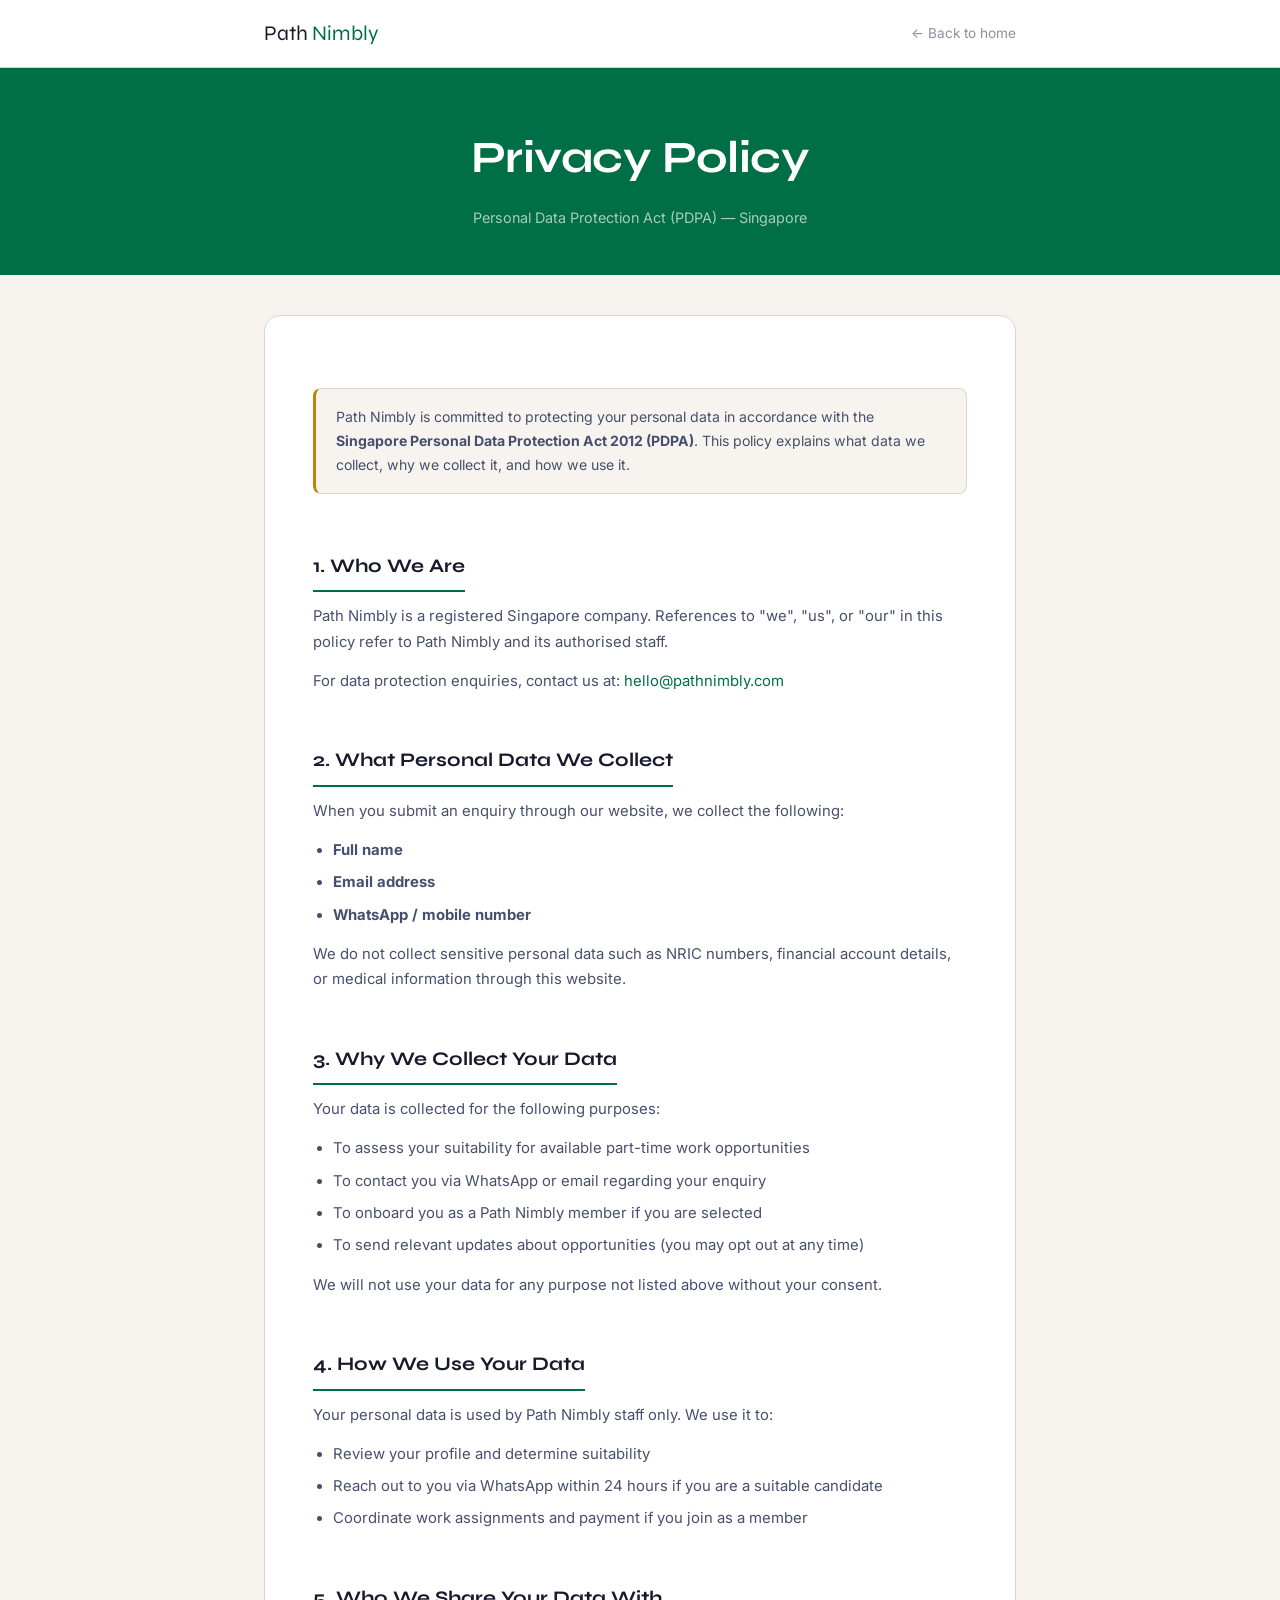
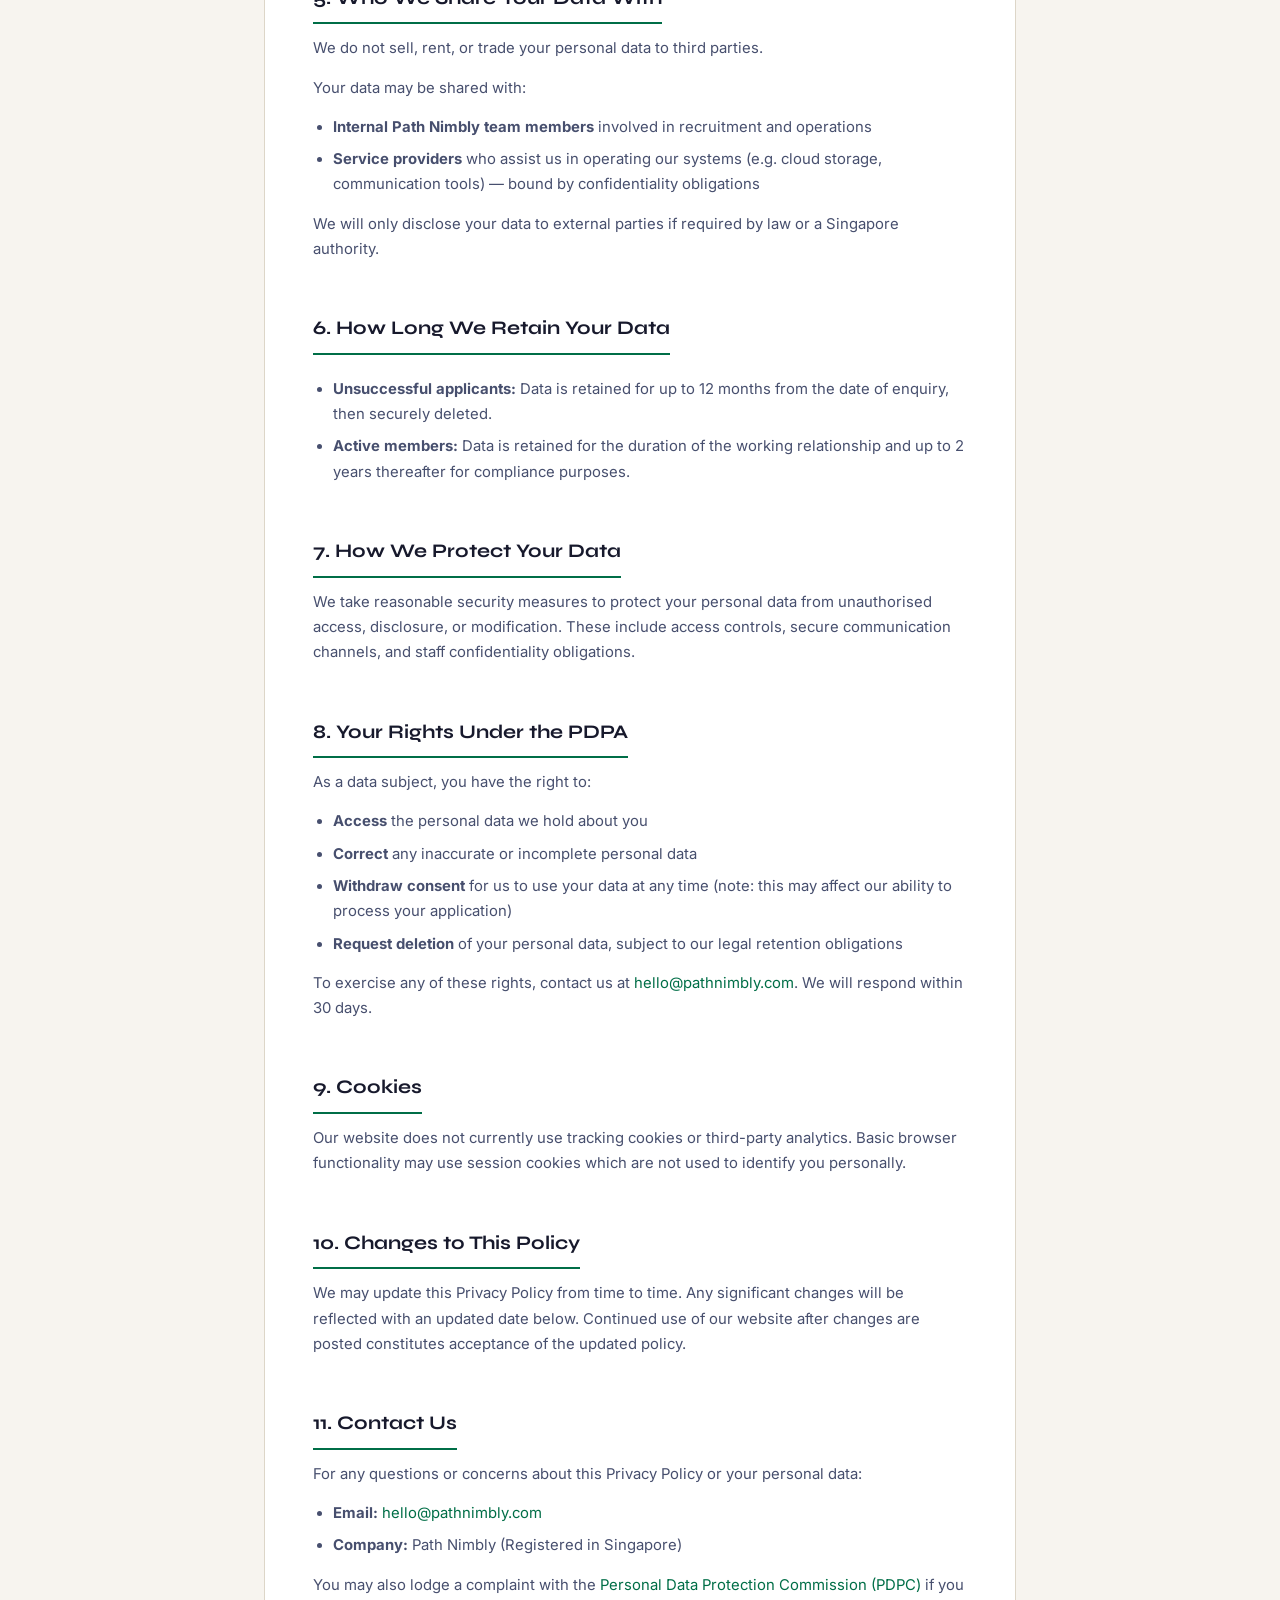
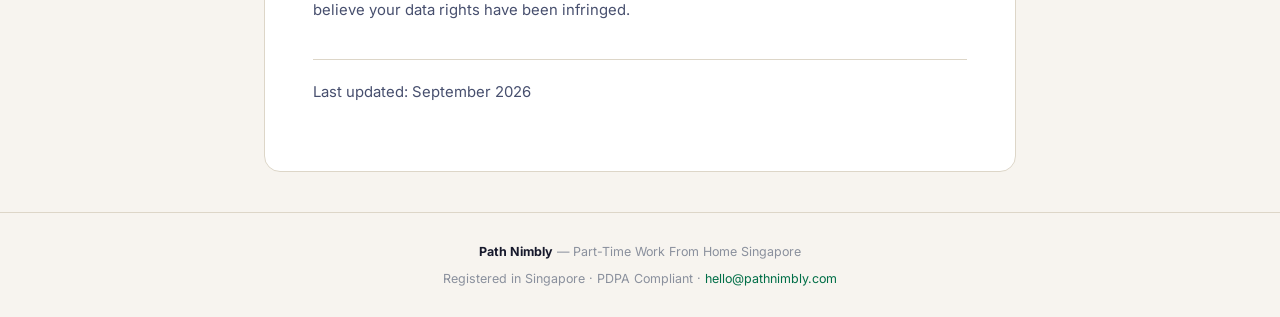
==== commit 45505743: "Rebrand FlexiBrowse as Path Nimbly. Co-authored-by: Cursor <cursoragent@cursor.com>" ====
--- a/privacy-policy/index.html
+++ b/privacy-policy/index.html
@@ -3,8 +3,8 @@
 <head>
   <meta charset="UTF-8" />
   <meta name="viewport" content="width=device-width, initial-scale=1.0" />
-  <title>Privacy Policy (PDPA) | FlexiBrowse</title>
-  <meta name="description" content="FlexiBrowse's Privacy Policy — how we collect, use, and protect your personal data in accordance with Singapore's Personal Data Protection Act (PDPA)." />
+  <title>Privacy Policy (PDPA) | Path Nimbly</title>
+  <meta name="description" content="Path Nimbly's Privacy Policy — how we collect, use, and protect your personal data in accordance with Singapore's Personal Data Protection Act (PDPA)." />
   <meta name="robots" content="noindex" />
 
   <link rel="preconnect" href="https://fonts.googleapis.com" />
@@ -12,14 +12,14 @@
   <link href="https://fonts.googleapis.com/css2?family=Inter:wght@300;400;500;600;700;800&family=Syne:wght@700;800&display=swap" rel="stylesheet" />
 
   <link rel="stylesheet" href="../style.css" />
-  <link rel="icon" type="image/png" href="../favicon.png?v=flexibrowse" sizes="512x512" />
-  <link rel="apple-touch-icon" href="../apple-touch-icon.png?v=flexibrowse" />
+  <link rel="icon" type="image/png" href="../favicon.png?v=pathnimbly" sizes="512x512" />
+  <link rel="apple-touch-icon" href="../apple-touch-icon.png?v=pathnimbly" />
 </head>
 <body class="pdpa">
 
 <nav>
   <div class="container nav-inner">
-    <a href="../" class="logo">Flexi<span>Browse</span></a>
+    <a href="../" class="logo">Path <span>Nimbly</span></a>
     <a href="../" class="back-link">← Back to home</a>
   </div>
 </nav>
@@ -35,12 +35,12 @@
   <div class="content">
 
     <div class="highlight-box">
-      <p>FlexiBrowse is committed to protecting your personal data in accordance with the <strong>Singapore Personal Data Protection Act 2012 (PDPA)</strong>. This policy explains what data we collect, why we collect it, and how we use it.</p>
+      <p>Path Nimbly is committed to protecting your personal data in accordance with the <strong>Singapore Personal Data Protection Act 2012 (PDPA)</strong>. This policy explains what data we collect, why we collect it, and how we use it.</p>
     </div>
 
     <h2>1. Who We Are</h2>
-    <p>FlexiBrowse is a registered Singapore company. References to "we", "us", or "our" in this policy refer to FlexiBrowse and its authorised staff.</p>
-    <p>For data protection enquiries, contact us at: <a href="mailto:hello@flexibrowse.com">hello@flexibrowse.com</a></p>
+    <p>Path Nimbly is a registered Singapore company. References to "we", "us", or "our" in this policy refer to Path Nimbly and its authorised staff.</p>
+    <p>For data protection enquiries, contact us at: <a href="mailto:hello@pathnimbly.com">hello@pathnimbly.com</a></p>
 
     <h2>2. What Personal Data We Collect</h2>
     <p>When you submit an enquiry through our website, we collect the following:</p>
@@ -56,13 +56,13 @@
     <ul>
       <li>To assess your suitability for available part-time work opportunities</li>
       <li>To contact you via WhatsApp or email regarding your enquiry</li>
-      <li>To onboard you as a FlexiBrowse member if you are selected</li>
+      <li>To onboard you as a Path Nimbly member if you are selected</li>
       <li>To send relevant updates about opportunities (you may opt out at any time)</li>
     </ul>
     <p>We will not use your data for any purpose not listed above without your consent.</p>
 
     <h2>4. How We Use Your Data</h2>
-    <p>Your personal data is used by FlexiBrowse staff only. We use it to:</p>
+    <p>Your personal data is used by Path Nimbly staff only. We use it to:</p>
     <ul>
       <li>Review your profile and determine suitability</li>
       <li>Reach out to you via WhatsApp within 24 hours if you are a suitable candidate</li>
@@ -73,7 +73,7 @@
     <p>We do not sell, rent, or trade your personal data to third parties.</p>
     <p>Your data may be shared with:</p>
     <ul>
-      <li><strong>Internal FlexiBrowse team members</strong> involved in recruitment and operations</li>
+      <li><strong>Internal Path Nimbly team members</strong> involved in recruitment and operations</li>
       <li><strong>Service providers</strong> who assist us in operating our systems (e.g. cloud storage, communication tools) — bound by confidentiality obligations</li>
     </ul>
     <p>We will only disclose your data to external parties if required by law or a Singapore authority.</p>
@@ -95,7 +95,7 @@
       <li><strong>Withdraw consent</strong> for us to use your data at any time (note: this may affect our ability to process your application)</li>
       <li><strong>Request deletion</strong> of your personal data, subject to our legal retention obligations</li>
     </ul>
-    <p>To exercise any of these rights, contact us at <a href="mailto:hello@flexibrowse.com">hello@flexibrowse.com</a>. We will respond within 30 days.</p>
+    <p>To exercise any of these rights, contact us at <a href="mailto:hello@pathnimbly.com">hello@pathnimbly.com</a>. We will respond within 30 days.</p>
 
     <h2>9. Cookies</h2>
     <p>Our website does not currently use tracking cookies or third-party analytics. Basic browser functionality may use session cookies which are not used to identify you personally.</p>
@@ -106,8 +106,8 @@
     <h2>11. Contact Us</h2>
     <p>For any questions or concerns about this Privacy Policy or your personal data:</p>
     <ul>
-      <li><strong>Email:</strong> <a href="mailto:hello@flexibrowse.com">hello@flexibrowse.com</a></li>
-      <li><strong>Company:</strong> FlexiBrowse (Registered in Singapore)</li>
+      <li><strong>Email:</strong> <a href="mailto:hello@pathnimbly.com">hello@pathnimbly.com</a></li>
+      <li><strong>Company:</strong> Path Nimbly (Registered in Singapore)</li>
     </ul>
     <p>You may also lodge a complaint with the <a href="https://www.pdpc.gov.sg" target="_blank" rel="noopener">Personal Data Protection Commission (PDPC)</a> if you believe your data rights have been infringed.</p>
 
@@ -117,8 +117,8 @@
 
 <footer>
   <div class="container">
-    <p style="margin-bottom:5px"><strong>FlexiBrowse</strong> — Part-Time Work From Home Singapore</p>
-    <p>Registered in Singapore · PDPA Compliant · <a href="mailto:hello@flexibrowse.com">hello@flexibrowse.com</a></p>
+    <p style="margin-bottom:5px"><strong>Path Nimbly</strong> — Part-Time Work From Home Singapore</p>
+    <p>Registered in Singapore · PDPA Compliant · <a href="mailto:hello@pathnimbly.com">hello@pathnimbly.com</a></p>
   </div>
 </footer>
 
